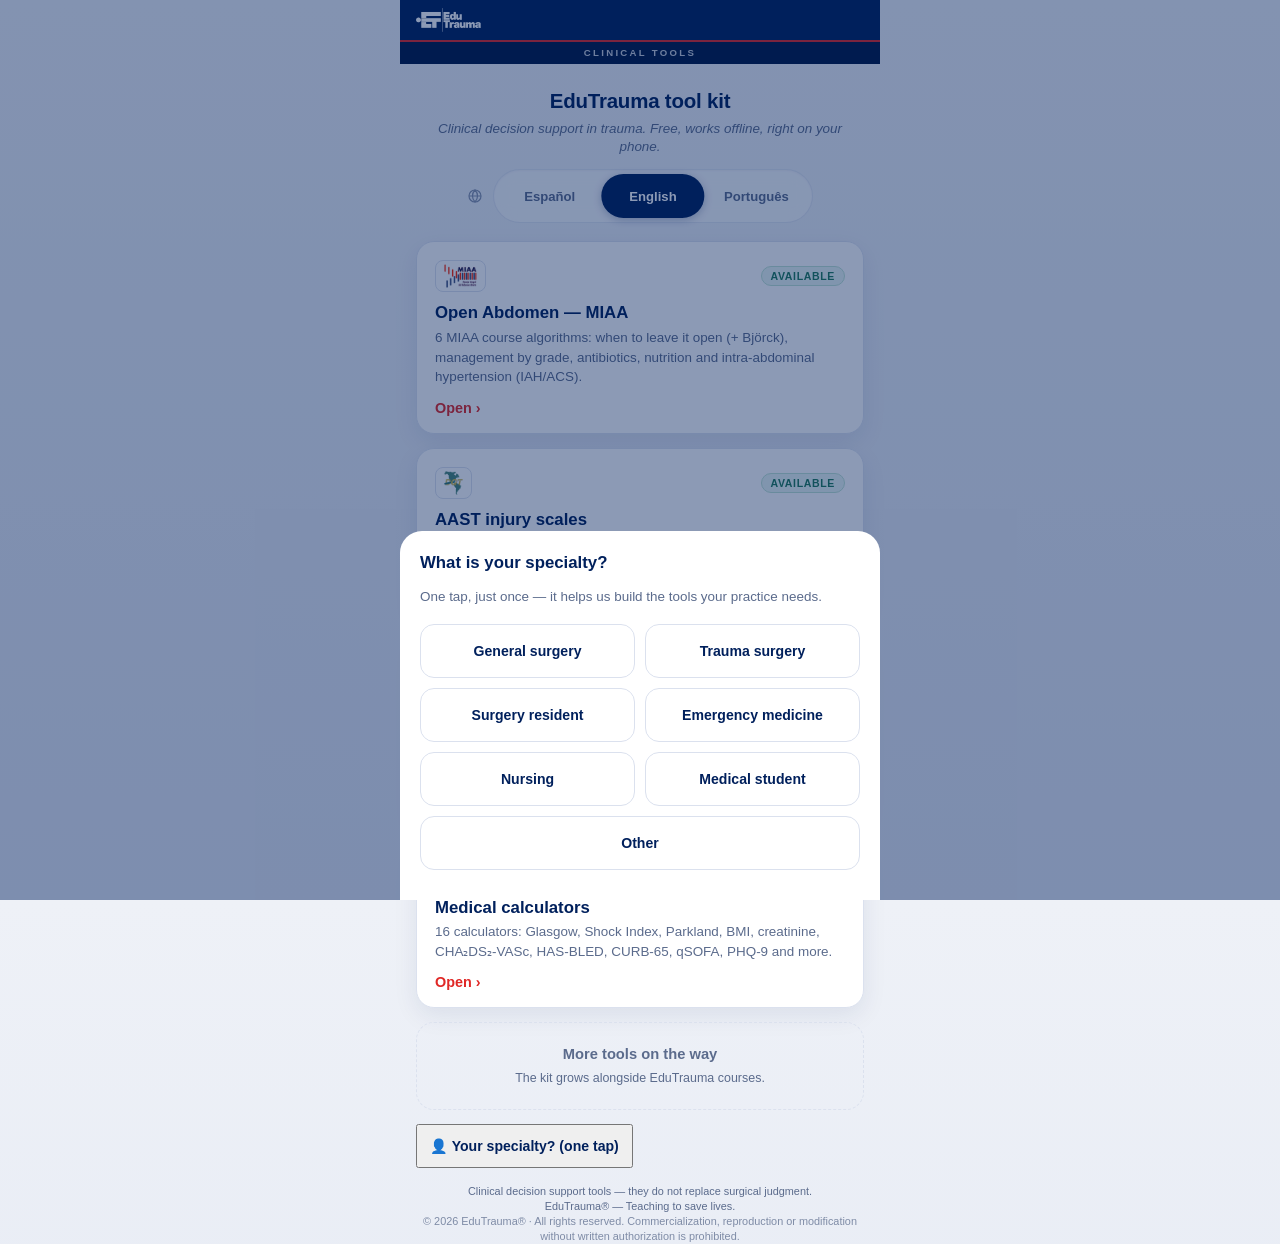
==== index.html @ 8ebe991b "MIAA: 5 algoritmos nuevos — /abdomen/ pasa a ser contenedor Convierte la tool en un contenedor con m" ====
<!DOCTYPE html>
<html lang="es">
<head>
<meta charset="UTF-8">
<meta name="viewport" content="width=device-width, initial-scale=1.0, maximum-scale=1, user-scalable=no, viewport-fit=cover">
<title>EduTrauma Tools — Herramientas Clínicas</title>
<meta name="theme-color" content="#00205C">
<meta name="description" content="Kit de herramientas clínicas EduTrauma: apoyo a la decisión en cirugía de trauma. Gratis, offline, en tres idiomas.">

<!-- PWA -->
<link rel="manifest" href="manifest.json">
<link rel="icon" href="icon-192.png">
<link rel="apple-touch-icon" href="apple-touch-icon.png">
<meta name="apple-mobile-web-app-capable" content="yes">
<meta name="mobile-web-app-capable" content="yes">
<meta name="apple-mobile-web-app-status-bar-style" content="black-translucent">
<meta name="apple-mobile-web-app-title" content="ET Tools">

<link rel="stylesheet" href="design/edutrauma-ui.css">
</head>
<body>
<div class="app">

  <div class="brand-strip">
    <img src="logo-blanco-trim.png" alt="EduTrauma" class="brand-logo">
  </div>
  <div class="brand-ribbon" id="brandRibbon">Herramientas Clínicas</div>

  <div class="install-banner" id="installBanner">
    <span id="installText"></span>
    <button id="installBtn"></button>
    <button class="close-x" onclick="dismissInstall()" aria-label="Cerrar">✕</button>
  </div>

  <header>
    <h1 id="hubTitle"></h1>
    <p id="hubSubtitle"></p>
  </header>

  <main id="main"></main>

  <footer id="hubFooter"></footer>
</div>

<script>
/* ============ Analytics (anónimo, → n8n) ============ */
const ET_EVENTS_URL = 'https://devn8n.tuescuelademarcas.cl/webhook/et-tools-event';
/* Cola offline: si no hay conexión, el evento se guarda y se reenvía después */
function etEnqueue(p){
  try{
    const q = JSON.parse(localStorage.getItem('et_queue') || '[]');
    q.push(p);
    while (q.length > 200) q.shift();
    localStorage.setItem('et_queue', JSON.stringify(q));
  }catch(e){}
}
function etPost(p){
  return fetch(ET_EVENTS_URL, {
    method: 'POST', keepalive: true,
    headers: { 'Content-Type': 'application/json' },
    body: JSON.stringify(p)
  }).then(r => { if (!r.ok) throw new Error('http'); });
}
function etFlushQueue(){
  let q = [];
  try{ q = JSON.parse(localStorage.getItem('et_queue') || '[]'); }catch(e){}
  if (!q.length) return;
  try{ localStorage.setItem('et_queue', '[]'); }catch(e){}
  q.forEach(p => etPost(p).catch(() => etEnqueue(p)));
}
window.addEventListener('online', etFlushQueue);
etFlushQueue();


function etAnonId(){
  let id = localStorage.getItem('et_anon');
  if (!id){
    id = (crypto.randomUUID ? crypto.randomUUID() : 'a-' + Date.now() + '-' + Math.random().toString(36).slice(2));
    localStorage.setItem('et_anon', id);
  }
  return id;
}

function etProfile(){
  try{ return JSON.parse(localStorage.getItem('et_profile') || '{}'); }catch(e){ return {}; }
}

function sendEvent(event, extra){
  try{
    const p = etProfile();
    const __p = {
        ts: new Date().toISOString(),
        anon_id: etAnonId(),
        event: event,
        tool: 'hub',
        lang: LANG,
        country: p.country || '',
        specialty: p.specialty || '',
        tz: (Intl.DateTimeFormat().resolvedOptions().timeZone || ''),
        ua: navigator.userAgent.slice(0, 180),
        extra: extra || {}
      };
    etPost(__p).catch(() => etEnqueue(__p));
  }catch(e){}
}

/* ============ i18n ============ */
const I18N = {
  es: {
    specOtherPh: "Escríbela aquí… (ej: Veterinaria)",
    specContinue: "Continuar ›",
    installText: "Instala el kit en tu pantalla de inicio para acceso rápido, incluso sin conexión.",
    installBtn: "Instalar",
    installIOSShort: "Guárdala en tu pantalla de inicio — funciona sin conexión.",
    iosHow: "¿Cómo?",
    iosTitle: "Instalar en tu iPhone",
    iosSteps: ["Toca el botón <b>Compartir</b> (el cuadrado con flecha ↑) en la barra de Safari", "Desliza hacia abajo y elige <b>“Agregar a pantalla de inicio”</b>", "Toca <b>Agregar</b> — quedará como una app con el logo EduTrauma"],
    iosDone: "Entendido",
    profileSkip: "Ahora no",
    profileMini: "¿Tu especialidad? (un toque)",
    htmlLang: "es",
    ribbon: "Herramientas Clínicas",
    title: "Kit de herramientas EduTrauma",
    subtitle: "Apoyo a la decisión clínica en trauma. Gratis, funciona sin conexión, directo en tu teléfono.",
    open: "Abrir ›",
    available: "Disponible",
    soonTitle: "Más herramientas en camino",
    soonDesc: "El kit crece junto a los cursos EduTrauma.",
    profileTitle: "¿Cuál es tu especialidad?",
    profileDesc: "Un toque, solo una vez — nos ayuda a crear las herramientas que tu práctica necesita.",
    specialtyPh: "Tu especialidad…",
    countryPh: "Tu país…",
    save: "Guardar",
    profileDone: "✓ Perfil guardado — ¡gracias!",
    edit: "editar",
    specialties: ["Cirugía general","Cirugía de trauma","Residente de cirugía","Medicina de urgencia","Enfermería","Estudiante de medicina","Otra"],
    sourceTitle: "¿Cómo nos conociste?",
    sourceDesc: "Un toque, solo una vez — nos ayuda a saber por dónde llegar a más colegas.",
    sources: [{id:"correo",label:"Correo EduTrauma"},{id:"instagram",label:"Instagram"},{id:"whatsapp",label:"WhatsApp"},{id:"linkedin",label:"LinkedIn"},{id:"amigo",label:"Un amigo / colega"},{id:"otro",label:"Otro"}],
    footer: 'Herramientas de apoyo a la decisión clínica — no reemplazan el juicio quirúrgico.<br>EduTrauma® — Enseñando a salvar vidas.<br><span style="opacity:0.75">© 2026 EduTrauma® · Todos los derechos reservados. Prohibida su comercialización, reproducción o modificación sin autorización escrita.</span>',
    tools: [
      { id:"abdomen", href:"abdomen/", chip:"logo-miaa.png", chipAlt:"Curso MIAA",
        title:"Abdomen Abierto — MIAA",
        desc:"6 algoritmos del curso MIAA: cuándo dejarlo abierto (+ Björck), conducta por grado, antibióticos, nutrición e hipertensión intraabdominal (HIA/SCA)." },
      { id:"aast", href:"aast/", chip:"logo-dqt.png", chipAlt:"Curso DQT",
        title:"Escalas AAST de lesiones",
        desc:"Gradación de lesiones de órganos (Moore et al.): 32 órganos con grado, ICD-9 y AIS. Referencia de bolsillo en pabellón." },
      { id:"mip", href:"mip/", chip:"logo-mip.png", chipAlt:"Curso MIP",
        title:"MIP — Manejo Integral del Politraumatizado",
        desc:"Algoritmos de decisión del abordaje primario (ABCDE): restricción del movimiento espinal, criterios NEXUS y vía aérea. Curso MIP." },
      { id:"calculadoras", href:"calculadoras/",
        title:"Calculadoras médicas",
        desc:"16 calculadoras: Glasgow, Índice de Shock, Parkland, IMC, creatinina, CHA₂DS₂-VASc, HAS-BLED, CURB-65, qSOFA, PHQ-9 y más. En español." }
    ]
  },
  en: {
    specOtherPh: "Type it here… (e.g. Veterinary)",
    specContinue: "Continue ›",
    installText: "Install the kit on your home screen for quick access, even offline.",
    installBtn: "Install",
    installIOSShort: "Save it to your home screen — works offline.",
    iosHow: "How?",
    iosTitle: "Install on your iPhone",
    iosSteps: ["Tap the <b>Share</b> button (the square with an ↑ arrow) in Safari's toolbar", "Scroll down and choose <b>“Add to Home Screen”</b>", "Tap <b>Add</b> — it will appear as an app with the EduTrauma logo"],
    iosDone: "Got it",
    profileSkip: "Not now",
    profileMini: "Your specialty? (one tap)",
    htmlLang: "en",
    ribbon: "Clinical Tools",
    title: "EduTrauma tool kit",
    subtitle: "Clinical decision support in trauma. Free, works offline, right on your phone.",
    open: "Open ›",
    available: "Available",
    soonTitle: "More tools on the way",
    soonDesc: "The kit grows alongside EduTrauma courses.",
    profileTitle: "What is your specialty?",
    profileDesc: "One tap, just once — it helps us build the tools your practice needs.",
    specialtyPh: "Your specialty…",
    countryPh: "Your country…",
    save: "Save",
    profileDone: "✓ Profile saved — thank you!",
    edit: "edit",
    specialties: ["General surgery","Trauma surgery","Surgery resident","Emergency medicine","Nursing","Medical student","Other"],
    sourceTitle: "How did you hear about us?",
    sourceDesc: "One tap, just once — it helps us know how to reach more colleagues.",
    sources: [{id:"correo",label:"EduTrauma email"},{id:"instagram",label:"Instagram"},{id:"whatsapp",label:"WhatsApp"},{id:"linkedin",label:"LinkedIn"},{id:"amigo",label:"A friend / colleague"},{id:"otro",label:"Other"}],
    footer: 'Clinical decision support tools — they do not replace surgical judgment.<br>EduTrauma® — Teaching to save lives.<br><span style="opacity:0.75">© 2026 EduTrauma® · All rights reserved. Commercialization, reproduction or modification without written authorization is prohibited.</span>',
    tools: [
      { id:"abdomen", href:"abdomen/", chip:"logo-miaa.png", chipAlt:"MIAA course",
        title:"Open Abdomen — MIAA",
        desc:"6 MIAA course algorithms: when to leave it open (+ Björck), management by grade, antibiotics, nutrition and intra-abdominal hypertension (IAH/ACS)." },
      { id:"aast", href:"aast/", chip:"logo-dqt.png", chipAlt:"DQT course",
        title:"AAST injury scales",
        desc:"Organ injury scaling (Moore et al.): 32 organs with grade, ICD-9 and AIS. Pocket reference in the OR." },
      { id:"mip", href:"mip/", chip:"logo-mip.png", chipAlt:"MIP course",
        title:"MIP — Comprehensive Polytrauma Management",
        desc:"Decision algorithms for the primary trauma survey (ABCDE): spinal motion restriction, NEXUS criteria and airway. MIP course. (In Spanish)" },
      { id:"calculadoras", href:"calculadoras/",
        title:"Medical calculators",
        desc:"16 calculators: Glasgow, Shock Index, Parkland, BMI, creatinine, CHA₂DS₂-VASc, HAS-BLED, CURB-65, qSOFA, PHQ-9 and more." }
    ]
  },
  pt: {
    specOtherPh: "Escreva aqui… (ex: Veterinária)",
    specContinue: "Continuar ›",
    installText: "Instale o kit na sua tela de início para acesso rápido, mesmo offline.",
    installBtn: "Instalar",
    installIOSShort: "Salve na sua tela de início — funciona offline.",
    iosHow: "Como?",
    iosTitle: "Instalar no seu iPhone",
    iosSteps: ["Toque no botão <b>Compartilhar</b> (o quadrado com seta ↑) na barra do Safari", "Role para baixo e escolha <b>“Adicionar à Tela de Início”</b>", "Toque em <b>Adicionar</b> — vai aparecer como um app com o logo EduTrauma"],
    iosDone: "Entendi",
    profileSkip: "Agora não",
    profileMini: "Sua especialidade? (um toque)",
    htmlLang: "pt-BR",
    ribbon: "Ferramentas Clínicas",
    title: "Kit de ferramentas EduTrauma",
    subtitle: "Apoio à decisão clínica em trauma. Grátis, funciona offline, direto no seu telefone.",
    open: "Abrir ›",
    available: "Disponível",
    soonTitle: "Mais ferramentas a caminho",
    soonDesc: "O kit cresce junto com os cursos EduTrauma.",
    profileTitle: "Qual é a sua especialidade?",
    profileDesc: "Um toque, só uma vez — nos ajuda a criar as ferramentas que a sua prática precisa.",
    specialtyPh: "Sua especialidade…",
    countryPh: "Seu país…",
    save: "Salvar",
    profileDone: "✓ Perfil salvo — obrigado!",
    edit: "editar",
    specialties: ["Cirurgia geral","Cirurgia do trauma","Residente de cirurgia","Medicina de emergência","Enfermagem","Estudante de medicina","Outra"],
    sourceTitle: "Como você nos conheceu?",
    sourceDesc: "Um toque, só uma vez — nos ajuda a saber como alcançar mais colegas.",
    sources: [{id:"correo",label:"E-mail EduTrauma"},{id:"instagram",label:"Instagram"},{id:"whatsapp",label:"WhatsApp"},{id:"linkedin",label:"LinkedIn"},{id:"amigo",label:"Um amigo / colega"},{id:"otro",label:"Outro"}],
    footer: 'Ferramentas de apoio à decisão clínica — não substituem o julgamento cirúrgico.<br>EduTrauma® — Ensinando a salvar vidas.<br><span style="opacity:0.75">© 2026 EduTrauma® · Todos os direitos reservados. Proibida a comercialização, reprodução ou modificação sem autorização por escrito.</span>',
    tools: [
      { id:"abdomen", href:"abdomen/", chip:"logo-miaa.png", chipAlt:"Curso MIAA",
        title:"Abdome Aberto — MIAA",
        desc:"6 algoritmos do curso MIAA: quando deixá-lo aberto (+ Björck), conduta por grau, antibióticos, nutrição e hipertensão intra-abdominal (HIA/SCA)." },
      { id:"aast", href:"aast/", chip:"logo-dqt.png", chipAlt:"Curso DQT",
        title:"Escalas AAST de lesões",
        desc:"Graduação de lesões de órgãos (Moore et al.): 32 órgãos com grau, ICD-9 e AIS. Referência de bolso no centro cirúrgico." },
      { id:"mip", href:"mip/", chip:"logo-mip.png", chipAlt:"Curso MIP",
        title:"MIP — Manejo Integral do Politraumatizado",
        desc:"Algoritmos de decisão da abordagem primária (ABCDE): restrição do movimento espinhal, critérios NEXUS e via aérea. Curso MIP. (Em espanhol)" },
      { id:"calculadoras", href:"calculadoras/",
        title:"Calculadoras médicas",
        desc:"16 calculadoras: Glasgow, Índice de Choque, Parkland, IMC, creatinina, CHA₂DS₂-VASc, HAS-BLED, CURB-65, qSOFA, PHQ-9 e mais." }
    ]
  }
};

const COUNTRIES = ["Chile","México","Colombia","Argentina","Perú","Ecuador","Bolivia","Uruguay","Paraguay","Venezuela","Brasil","Panamá","Costa Rica","Guatemala","República Dominicana","España","Estados Unidos","Otro / Other"];
const LANG_NAMES = { es: "Español", en: "English", pt: "Português" };
const LANGS = ['es', 'en', 'pt'];

function detectLang(){
  const saved = localStorage.getItem('lang');
  if (saved && I18N[saved]) return saved;
  const nav = (navigator.language || 'es').toLowerCase();
  if (nav.startsWith('pt')) return 'pt';
  if (nav.startsWith('en')) return 'en';
  return 'es';
}

let LANG = detectLang();
function T(){ return I18N[LANG]; }

function setLang(lang){
  const changed = lang !== LANG;
  LANG = lang;
  localStorage.setItem('lang', lang);
  const sw = document.getElementById('langSwitch');
  if (sw){
    sw.dataset.active = LANGS.indexOf(lang);
    sw.querySelectorAll('button').forEach((b, i) => {
      b.classList.toggle('active', LANGS[i] === lang);
      b.setAttribute('aria-pressed', LANGS[i] === lang);
    });
    applyStaticTexts();
    if (typeof refreshInstallBanner === 'function') refreshInstallBanner();
    document.getElementById('toolGrid').innerHTML = toolGridHTML();
    document.getElementById('profileZone').innerHTML = profileHTML();
  } else {
    render();
  }
  if (changed) sendEvent('lang_change');
}

function applyStaticTexts(){
  const t = T();
  document.documentElement.lang = t.htmlLang;
  document.getElementById('brandRibbon').textContent = t.ribbon;
  document.getElementById('hubTitle').textContent = t.title;
  document.getElementById('hubSubtitle').textContent = t.subtitle;
  document.getElementById('hubFooter').innerHTML = t.footer;
}

function toolGridHTML(){
  const t = T();
  const cards = t.tools.map(tool => `
    <a class="tool-card" href="${tool.href}" onclick="sendEvent('tool_open', {tool_id:'${tool.id}'})">
      <div class="tool-card-top">
        ${tool.chip ? `<span class="tool-chip"><img src="${tool.chip}" alt="${tool.chipAlt}"></span>` : `<span class="tool-chip" style="border:none;background:none;padding:0;font-size:1.4rem;">${tool.emoji||'🧮'}</span>`}
        <span class="tool-status">${t.available}</span>
      </div>
      <div class="tool-title">${tool.title}</div>
      <p class="tool-desc">${tool.desc}</p>
      <span class="tool-cta">${t.open}</span>
    </a>`).join('');
  return cards + `
    <div class="tool-card soon">
      <div class="tool-title">${t.soonTitle}</div>
      <p class="tool-desc">${t.soonDesc}</p>
    </div>`;
}

function profileHTML(){
  const t = T();
  const p = etProfile();
  if (p.specialty || p.country){
    return `<div class="profile-done" style="margin-top:18px;">
      <span>${t.profileDone}</span>
      <button onclick="editProfile()">${t.edit}</button>
    </div>`;
  }
  return `<button class="hub-link" style="margin-top:14px;" onclick="showProfileSheet()">👤 ${t.profileMini}</button>`;
}

function profileFieldsHTML(){
  const t = T();
  const mandatory = !etProfile().specialty;
  return `
    <h2>${t.profileTitle}</h2>
    <p style="margin:0 0 4px; font-size:0.84rem; color:var(--et-muted); line-height:1.45;">${t.profileDesc}</p>
    <div class="spec-grid">
      ${t.specialties.map(s => `<button onclick="pickSpecialtyHub(this.textContent)">${s}</button>`).join('')}
    </div>
    ${mandatory ? '' : `<button class="fb-skip" onclick="closeProfileSheet(true)">${t.profileSkip}</button>`}`;
}

function pickSpecialtyHub(s){
  const t = T();
  if (s === t.specialties[t.specialties.length - 1]){
    // "Otra" → texto libre dentro de la misma hoja
    const sheet = document.querySelector('#pfOverlay .sheet');
    sheet.innerHTML = `
      <h2>${t.profileTitle}</h2>
      <input class="spec-input" id="specOtherHub" maxlength="60" placeholder="${t.specOtherPh}"
        oninput="document.getElementById('specGoHub').disabled = !this.value.trim()">
      <button class="spec-continue" id="specGoHub" disabled
        onclick="saveSpecialtyHub(document.getElementById('specOtherHub').value.trim())">${t.specContinue}</button>`;
    setTimeout(() => document.getElementById('specOtherHub').focus(), 100);
    return;
  }
  saveSpecialtyHub(s);
}

function saveSpecialtyHub(s){
  if (!s) return;
  localStorage.setItem('et_profile', JSON.stringify({ specialty: s.slice(0, 60) }));
  sendEvent('profile_saved', { specialty: s.slice(0, 60) });
  // Encadena con "¿cómo nos conociste?" (obligatoria) si aún no la respondió
  if (!localStorage.getItem('et_source')){
    showSourceSheet();
  } else {
    closeProfileSheet(false);
  }
}

/* ===== ¿Cómo nos conociste? (origen, un toque, opcional) ===== */
function sourceFieldsHTML(){
  const t = T();
  return `
    <h2>${t.sourceTitle}</h2>
    <p style="margin:0 0 4px; font-size:0.84rem; color:var(--et-muted); line-height:1.45;">${t.sourceDesc}</p>
    <div class="spec-grid">
      ${t.sources.map(s => `<button onclick="saveSourceHub('${s.id}')">${s.label}</button>`).join('')}
    </div>`;
}
function showSourceSheet(){
  let ov = document.getElementById('pfOverlay');
  if (!ov){
    ov = document.createElement('div');
    ov.id = 'pfOverlay';
    ov.className = 'overlay';
    document.body.appendChild(ov);
  }
  ov.onclick = () => {}; // obligatoria: no se descarta tocando fuera
  ov.innerHTML = `<div class="sheet">${sourceFieldsHTML()}</div>`;
  ov.classList.add('show');
}
function saveSourceHub(id){
  try{ localStorage.setItem('et_source', id); }catch(e){}
  sendEvent('source', { source: id });
  closeSourceSheet();
}
function closeSourceSheet(){
  const ov = document.getElementById('pfOverlay');
  if (ov) ov.classList.remove('show');
  const z = document.getElementById('profileZone');
  if (z) z.innerHTML = profileHTML();
}

function editProfile(){
  // No borra el perfil: la hoja abre en modo edición (con opción de cerrar);
  // elegir un chip nuevo simplemente sobreescribe.
  showProfileSheet();
}

function showProfileSheet(){
  let ov = document.getElementById('pfOverlay');
  if (!ov){
    ov = document.createElement('div');
    ov.id = 'pfOverlay';
    ov.className = 'overlay';
    ov.onclick = (e) => { if (e.target === ov && etProfile().specialty) closeProfileSheet(true); };
    document.body.appendChild(ov);
  }
  ov.innerHTML = `<div class="sheet">${profileFieldsHTML()}</div>`;
  ov.classList.add('show');
}

function closeProfileSheet(dismissed){
  if (dismissed){ try{ localStorage.setItem('et_profile_dismissed', '1'); }catch(e){} }
  const ov = document.getElementById('pfOverlay');
  if (ov) ov.classList.remove('show');
  const z = document.getElementById('profileZone');
  if (z) z.innerHTML = profileHTML();
}

function maybeAskProfile(){
  try{
    if (!etProfile().specialty){ showProfileSheet(); return; }
    // Ya tiene especialidad pero nunca respondió cómo llegó → preguntar (obligatoria)
    if (!localStorage.getItem('et_source')){
      showSourceSheet();
    }
  }catch(e){}
}

function render(){
  applyStaticTexts();
  const langBtns = LANGS.map(l =>
    `<button class="${l === LANG ? 'active' : ''}" onclick="setLang('${l}')" aria-pressed="${l === LANG}">${LANG_NAMES[l]}</button>`
  ).join('');
  const globe = '<svg viewBox="0 0 24 24" fill="none" stroke="currentColor" stroke-width="1.8"><circle cx="12" cy="12" r="9"/><path d="M3 12h18M12 3c2.5 2.6 3.8 5.7 3.8 9s-1.3 6.4-3.8 9c-2.5-2.6-3.8-5.7-3.8-9s1.3-6.4 3.8-9z"/></svg>';
  document.getElementById('main').innerHTML = `
    <div class="lang-wrap" style="margin: 0 0 18px; padding-top: 4px;">
      ${globe}
      <div class="lang-switch" id="langSwitch" role="group" aria-label="Idioma / Language" data-active="${LANGS.indexOf(LANG)}">
        <div class="lang-thumb"></div>
        ${langBtns}
      </div>
    </div>
    <div class="tool-grid" id="toolGrid">${toolGridHTML()}</div>
    <div id="profileZone">${profileHTML()}</div>
  `;
}

render();
sendEvent('hub_view');
maybeAskProfile();

/* ============ Instalación: prompt nativo (Android) / guía visual (iOS) ============ */
let deferredPrompt = null;
const IS_IOS = /iPhone|iPad|iPod/.test(navigator.userAgent) || (/Macintosh/.test(navigator.userAgent) && 'ontouchend' in document);
const IS_STANDALONE = (window.matchMedia && window.matchMedia('(display-mode: standalone)').matches) || window.navigator.standalone === true;

function refreshInstallBanner(){
  const banner = document.getElementById('installBanner');
  if (!banner) return;
  const t = T();
  if (IS_STANDALONE || localStorage.getItem('installDismissed') === '1'){
    banner.classList.remove('show');
    return;
  }
  const btn = document.getElementById('installBtn');
  if (IS_IOS){
    document.getElementById('installText').innerHTML = t.installIOSShort;
    btn.style.display = '';
    btn.textContent = t.iosHow;
    btn.onclick = showIOSGuide;
    banner.classList.add('show');
  } else if (deferredPrompt){
    document.getElementById('installText').innerHTML = t.installText;
    btn.style.display = '';
    btn.textContent = t.installBtn;
    btn.onclick = promptInstall;
    banner.classList.add('show');
  } else {
    banner.classList.remove('show');
  }
}
window.addEventListener('beforeinstallprompt', (e) => {
  e.preventDefault();
  deferredPrompt = e;
  refreshInstallBanner();
});
window.addEventListener('appinstalled', () => {
  sendEvent('pwa_installed');
  const b = document.getElementById('installBanner');
  if (b) b.classList.remove('show');
});
function promptInstall(){
  if (!deferredPrompt) return;
  deferredPrompt.prompt();
  deferredPrompt.userChoice.finally(() => { deferredPrompt = null; refreshInstallBanner(); });
}
function dismissInstall(){
  try{ localStorage.setItem('installDismissed', '1'); }catch(e){}
  document.getElementById('installBanner').classList.remove('show');
}
function showIOSGuide(){
  const t = T();
  let ov = document.getElementById('iosOverlay');
  if (!ov){
    ov = document.createElement('div');
    ov.id = 'iosOverlay';
    ov.className = 'overlay';
    ov.onclick = (e) => { if (e.target === ov) ov.classList.remove('show'); };
    document.body.appendChild(ov);
  }
  ov.innerHTML = `<div class="sheet">
    <h2>${t.iosTitle}</h2>
    ${t.iosSteps.map((s, i) => `<div class="rule-item"><div class="rule-dot"></div><div><b>${i + 1}.</b> ${s}</div></div>`).join('')}
    <button class="close-sheet" onclick="document.getElementById('iosOverlay').classList.remove('show')">${t.iosDone}</button>
  </div>`;
  ov.classList.add('show');
  sendEvent('ios_guide_open');
}
refreshInstallBanner();

// Service worker (solo cachea el hub; /abdomen/ tiene el suyo)
if ('serviceWorker' in navigator && location.protocol.startsWith('http')) {
  const hadController = !!navigator.serviceWorker.controller;
  let refreshing = false;
  navigator.serviceWorker.addEventListener('controllerchange', () => {
    if (refreshing || !hadController) return; // recarga UNA vez cuando llega versión nueva
    refreshing = true;
    location.reload();
  });
  window.addEventListener('load', () => {
    navigator.serviceWorker.register('sw.js').then((reg) => {
      reg.update();
      setInterval(() => reg.update(), 60000); // busca actualización cada minuto mientras esté abierta
    }).catch(() => {});
  });
}
</script>
</body>
</html>
---- design/edutrauma-ui.css ----
/* ============================================================
   EduTrauma UI — Sistema de diseño para apps clínicas móviles
   v1.0 · 2026-07
   Uso: <link rel="stylesheet" href="design/edutrauma-ui.css">
   Documentación: design/DESIGN.md
   ============================================================ */

/* ---------- 1. TOKENS ---------- */
:root{
  /* Marca (del manual EduTrauma, AF_Logo Edu_Trauma.ai) */
  --et-navy: #00205C;        /* Pantone 281c — color primario */
  --et-navy-deep: #001845;   /* variante profunda (cinta de ecosistema) */
  --et-red: #E02826;         /* Pantone 485c — acento de marca */

  /* Semánticos (resultados clínicos) */
  --et-danger: #E02826;      /* dejar abierto / alerta */
  --et-danger-soft: #fdecea;
  --et-danger-line: #f0c4bd;
  --et-success: #1F7A5C;     /* cierre seguro / ok */
  --et-success-soft: #e9f6f1;
  --et-success-line: #bfe3d3;
  --et-warning-soft: #fff8ec;
  --et-warning-line: #f2dfb3;
  --et-warning-text: #7a5b13;
  --et-info: #16829e;        /* acento informativo (teal) */
  --et-info-soft: #e7f4f7;
  --et-info-line: #c9e8ee;

  /* Neutrales (grises con sesgo navy) */
  --et-bg: #eef1f7;
  --et-bg-2: #e3e8f3;
  --et-card: #ffffff;
  --et-text: #00205C;
  --et-muted: #5b6b8c;
  --et-line: #dbe1ee;
  --et-track: #dde3f0;

  /* Radios */
  --et-radius-lg: 18px;      /* tarjetas principales */
  --et-radius-md: 14px;      /* botones de respuesta */
  --et-radius-sm: 12px;      /* botones de acción */
  --et-radius-xs: 10px;      /* cajas informativas */
  --et-radius-pill: 999px;   /* badges, chips */

  /* Sombra (una sola elevación) */
  --et-shadow: 0 8px 24px rgba(0,32,92,0.08);

  /* Tipografía: system stack (rinde nativo en iOS) */
  --et-font: -apple-system, BlinkMacSystemFont, "Segoe UI", Roboto, Helvetica, Arial, sans-serif;

  /* Escala tipográfica (rem) */
  --et-fs-title: 1.28rem;    /* h1 de app */
  --et-fs-result: 1.35rem;   /* título de resultado */
  --et-fs-question: 1.18rem; /* pregunta principal */
  --et-fs-btn: 1.05rem;      /* botones SÍ/NO */
  --et-fs-body: 0.92rem;     /* texto corriente */
  --et-fs-caption: 0.78rem;  /* cajas info, trazabilidad */
  --et-fs-label: 0.72rem;    /* labels uppercase */
  --et-fs-micro: 0.68rem;    /* footer legal */
}

/* ---------- 2. BASE ---------- */
*{ box-sizing:border-box; -webkit-tap-highlight-color: transparent; }
/* Elimina el retraso de ~300ms al tocar en móvil (guía UX: tap-delay) */
button, summary, a{ touch-action: manipulation; }
html, body{ height:100%; }
body{
  margin:0;
  font-family: var(--et-font);
  background: linear-gradient(180deg, var(--et-bg) 0%, var(--et-bg-2) 100%);
  color: var(--et-text);
  display:flex;
  justify-content:center;
  min-height:100%;
}

/* Contenedor de app móvil (max 480px, safe areas iPhone) */
.app{
  width:100%;
  max-width:480px;
  min-height:100vh;
  min-height:100dvh;
  display:flex;
  flex-direction:column;
  padding: 0 16px calc(14px + env(safe-area-inset-bottom));
}

main{ flex:1; display:flex; flex-direction:column; }

/* ---------- 3. HEADER DE MARCA (doble logo) ----------
   EduTrauma a la izquierda, logo de curso/programa a la derecha. */
.brand-strip{
  margin: 0 -16px 0;
  background: var(--et-navy);
  padding: 8px 16px;
  padding-top: calc(8px + env(safe-area-inset-top));
  padding-left: calc(16px + env(safe-area-inset-left));
  padding-right: calc(16px + env(safe-area-inset-right));
  display:flex;
  align-items:center;
  justify-content:space-between;
  gap: 12px;
}
.brand-logo{ height: 24px; width: auto; display:block; }
/* Chip blanco para logos de curso a color (MIAA, etc.) */
.brand-chip{
  background:#fff;
  border-radius: 8px;
  padding: 3px 8px;
  display:flex;
  align-items:center;
  flex-shrink:0;
}
.brand-chip img{ height: 30px; width:auto; display:block; }
/* Cinta de ecosistema: "HERRAMIENTAS CLÍNICAS" — idéntica en todas las apps.
   El filete rojo superior evoca la línea divisoria del logo EduTrauma. */
.brand-ribbon{
  margin: 0 -16px 14px;
  background: var(--et-navy-deep);
  border-top: 2px solid var(--et-red);
  color: rgba(255,255,255,0.78);
  text-align:center;
  font-size: 0.6rem;
  font-weight: 700;
  letter-spacing: 0.24em;
  text-transform: uppercase;
  padding: 5px 16px 6px;
  padding-left: calc(16px + env(safe-area-inset-left));
  padding-right: calc(16px + env(safe-area-inset-right));
}

/* ---------- 4. CABECERA DE PÁGINA ---------- */
header{ text-align:center; padding: 10px 4px 8px; }
header h1{
  font-size: var(--et-fs-title);
  line-height:1.25;
  margin: 0 0 6px;
  font-weight: 800;
  color: var(--et-navy);
  letter-spacing:-0.01em;
  text-wrap: balance;
}
header p{
  margin:0;
  font-size:0.84rem;
  color: var(--et-muted);
  font-style: italic;
  line-height:1.4;
}

/* Botón de texto estilo iOS (acciones informativas) */
.rule-link{
  display:inline-flex;
  align-items:center;
  gap:6px;
  margin-top:10px;
  padding:7px 14px;
  background:none;
  border:none;
  border-radius: var(--et-radius-pill);
  color: var(--et-info);
  font-family:inherit;
  font-size:0.84rem;
  font-weight:600;
  letter-spacing:0.01em;
  cursor:pointer;
  -webkit-user-select:none;
  user-select:none;
  transition: opacity .15s ease, background .15s ease;
}
.rule-link:active{ opacity:0.55; background: rgba(22,130,158,0.08); }
.rule-link svg{ width:17px; height:17px; flex-shrink:0; }

/* ---------- 4b. PANTALLA DE INICIO Y MODO FLUJO ----------
   Inicio: reglas visibles + botón grande "Comenzar".
   En flujo (.app.in-flow): se oculta la cabecera para que la
   pregunta y los botones quepan SIN scroll. */
.app.in-flow header{ display:none; }

/* Curva de resorte de la casa (rebote sutil, estilo TEM/Apple) */
:root{ --et-spring: cubic-bezier(0.34, 1.6, 0.55, 1); }

/* Selector de idioma — barra segmentada semi-translúcida con thumb
   deslizante (rebote de resorte). Al pie de la pantalla de inicio. */
.lang-wrap{
  display:flex;
  align-items:center;
  justify-content:center;
  gap: 10px;
  margin-top: auto;      /* se apoya al fondo del main, sobre el footer */
  padding-top: 24px;
}
.lang-wrap > svg{
  width:16px; height:16px;
  color: var(--et-muted);
  opacity:0.7;
  flex-shrink:0;
}
.lang-switch{
  position:relative;
  display:grid;
  grid-template-columns: repeat(3, 1fr);
  width: min(320px, 100%);
  padding: 4px;
  border-radius: var(--et-radius-pill);
  background: rgba(255,255,255,0.55);
  -webkit-backdrop-filter: blur(10px);
  backdrop-filter: blur(10px);
  border: 1px solid rgba(219,225,238,0.9);
  box-shadow: inset 0 1px 2px rgba(0,32,92,0.04);
}
.lang-thumb{
  position:absolute;
  top:4px; bottom:4px; left:4px;
  width: calc((100% - 8px) / 3);
  border-radius: var(--et-radius-pill);
  background: var(--et-navy);
  box-shadow: 0 2px 8px rgba(0,32,92,0.28);
  transition: transform .42s var(--et-spring);
}
.lang-switch[data-active="1"] .lang-thumb{ transform: translateX(100%); }
.lang-switch[data-active="2"] .lang-thumb{ transform: translateX(200%); }
.lang-switch button{
  position:relative;
  z-index:1;
  border:none;
  background:none;
  padding: 12px 6px;
  min-height: 44px;
  border-radius: var(--et-radius-pill);
  font-family:inherit;
  font-size: 0.82rem;
  font-weight: 600;
  color: var(--et-muted);
  cursor:pointer;
  transition: color .25s ease;
}
.lang-switch button.active{
  color:#fff;
  font-weight:700;
}

.start-rules{
  background: var(--et-card);
  border: 1px solid var(--et-line);
  border-radius: var(--et-radius-lg);
  box-shadow: var(--et-shadow);
  padding: 18px 18px 10px;
  text-align:left;
  margin-top: 6px;
}
.start-rules h2{
  margin:0 0 12px;
  font-size:0.76rem;
  letter-spacing:0.08em;
  text-transform:uppercase;
  color: var(--et-muted);
  font-weight:700;
  text-align:center;
}
.start-btn{
  margin-top: 18px;
  width:100%;
  background: var(--et-navy);
  color:#fff;
  border:none;
  padding: 19px;
  border-radius: var(--et-radius-md);
  font-family:inherit;
  font-size: 1.12rem;
  font-weight: 800;
  letter-spacing: 0.01em;
  cursor:pointer;
  transition: transform .08s ease;
}
.start-btn:active{ transform: scale(0.98); }

/* Trazabilidad plegable en el resultado.
   El summary DEBE verse como botón (affordance): fondo blanco, borde,
   target >=44px, feedback al presionar. */
.trigger-details{
  margin-top: 16px;
  max-width: 360px;
  width:100%;
}
.trigger-details summary{
  list-style:none;
  cursor:pointer;
  display:flex;
  align-items:center;
  justify-content:center;
  gap:8px;
  min-height: 44px;
  width:100%;
  background: #fff;
  border: 1.5px solid var(--et-line);
  border-radius: var(--et-radius-sm);
  font-size: 0.88rem;
  font-weight: 700;
  color: var(--et-navy);
  padding: 11px 18px;
  -webkit-user-select:none;
  user-select:none;
  transition: transform .08s ease, background .15s ease;
}
.trigger-details summary:active{ transform: scale(0.98); background: #f2f5fb; }
.trigger-details summary::-webkit-details-marker{ display:none; }
.trigger-details summary::after{
  content:"›";
  transform: rotate(90deg);
  transition: transform .15s ease;
  font-size:1.1rem;
  line-height:1;
}
.trigger-details[open] summary::after{ transform: rotate(-90deg); }
.trigger-details .label-open{ display:none; }
.trigger-details[open] .label-open{ display:inline; }
.trigger-details[open] .label-closed{ display:none; }
.trigger-details .trigger-box{ margin-top: 8px; }

/* ---------- 5. PROGRESO ---------- */
.progress-wrap{ margin: 4px 0 18px; }
.progress-track{
  height:6px; background: var(--et-track);
  border-radius:6px; overflow:hidden;
}
.progress-fill{
  height:100%;
  background: linear-gradient(90deg, var(--et-navy), var(--et-red));
  border-radius:6px;
  transition: width .35s ease;
}
.progress-label{
  display:flex; justify-content:space-between; align-items:center;
  font-size: var(--et-fs-label); color: var(--et-muted);
  margin-top:6px; font-weight:600;
  text-transform:uppercase; letter-spacing:0.04em;
}

/* ---------- 6. BADGES DE CATEGORÍA ---------- */
.category-badge{
  display:inline-flex; align-items:center; gap:8px;
  background: var(--et-info-soft); color: var(--et-info);
  border: 1px solid var(--et-info-line);
  padding: 6px 12px 6px 8px;
  border-radius: var(--et-radius-pill);
  font-size: 0.76rem;
  font-weight:700;
  margin-bottom: 14px;
  letter-spacing:0.02em;
}
.category-badge.bjorck{
  background: var(--et-danger-soft); color: var(--et-danger);
  border-color: var(--et-danger-line);
}
.category-badge svg{ width:18px; height:18px; flex-shrink:0; }

/* ---------- 7. TARJETA DE PREGUNTA ---------- */
.card{
  background: var(--et-card);
  border-radius: var(--et-radius-lg);
  padding: 22px 20px;
  box-shadow: var(--et-shadow);
  border: 1px solid var(--et-line);
  flex:1;
  display:flex;
  flex-direction:column;
}
.question-text{
  font-size: var(--et-fs-question);
  font-weight: 700;
  line-height: 1.4;
  color: var(--et-navy);
  margin: 4px 0 auto;
}

/* Botonera dicotómica SÍ/NO (targets grandes, uso con guantes) */
.answers{
  display:grid;
  grid-template-columns: 1fr 1fr;
  gap: 12px;
  margin-top: 22px;
}
.answer-btn{
  padding: 18px 10px;
  border-radius: var(--et-radius-md);
  border: 2px solid var(--et-navy);
  background: #fff;
  color: var(--et-navy);
  font-family:inherit;
  font-size: var(--et-fs-btn);
  font-weight: 800;
  letter-spacing: 0.02em;
  cursor:pointer;
  transition: transform .08s ease, background .15s ease, color .15s ease;
}
.answer-btn:active{ transform: scale(0.97); background: var(--et-navy); color:#fff; }

/* ---------- 8. NAVEGACIÓN SECUNDARIA ---------- */
.back-row{
  display:flex; justify-content:flex-start;
  margin-bottom: 10px; min-height: 30px;
}
.back-btn{
  background:none; border:none; color: var(--et-muted);
  font-family:inherit;
  font-size:0.82rem; font-weight:600; cursor:pointer;
  display:flex; align-items:center; gap:4px; padding:4px 2px;
}

/* ---------- 9. TARJETAS DE RESULTADO ---------- */
.result-card{
  border-radius: var(--et-radius-lg);
  padding: 26px 22px 22px;
  text-align:center;
  border: 2px solid;
  flex:1;
  display:flex;
  flex-direction:column;
  align-items:center;
  justify-content:center;
}
.result-card.open{ background: var(--et-danger-soft); border-color: var(--et-danger-line); }
.result-card.closed{ background: var(--et-success-soft); border-color: var(--et-success-line); }
.result-card.bjorck{ background: #fff; border-color: var(--et-navy); }

.result-icon{ width:56px; height:56px; margin-bottom: 14px; }
.result-eyebrow{
  font-size:0.74rem; font-weight:700;
  letter-spacing:0.08em; text-transform:uppercase;
  margin-bottom: 8px;
}
.result-card.open .result-eyebrow{ color: var(--et-danger); }
.result-card.closed .result-eyebrow{ color: var(--et-success); }
.result-card.bjorck .result-eyebrow{ color: var(--et-navy); }

.result-title{
  font-size: var(--et-fs-result); font-weight:800;
  line-height:1.3; margin: 0 0 10px;
  text-wrap: balance;
}
.result-card.open .result-title{ color: var(--et-danger); }
.result-card.closed .result-title{ color: var(--et-success); }
.result-card.bjorck .result-title{ color: var(--et-navy); }

.grade-pill{
  display:inline-block;
  background: var(--et-navy);
  color:#fff;
  font-weight:800;
  font-size: 0.92rem;
  padding: 6px 16px;
  border-radius: var(--et-radius-pill);
  margin-bottom: 12px;
  letter-spacing: 0.02em;
}

.result-detail{
  font-size: var(--et-fs-body); color: var(--et-text);
  opacity:0.85; line-height:1.5; max-width: 340px;
}

/* Caja de trazabilidad (qué determinó el resultado) */
.trigger-box{
  margin-top:18px;
  background: rgba(255,255,255,0.7);
  border-radius: var(--et-radius-xs);
  padding: 10px 14px;
  font-size: var(--et-fs-caption);
  color: var(--et-muted);
  line-height:1.4;
  max-width: 360px;
}
.trigger-box b{ color: var(--et-text); }

/* Caja de precaución clínica */
.caution-box{
  margin-top: 12px;
  background: var(--et-warning-soft);
  border: 1px solid var(--et-warning-line);
  border-radius: var(--et-radius-xs);
  padding: 10px 14px;
  font-size: 0.75rem;
  color: var(--et-warning-text);
  line-height: 1.45;
  max-width: 360px;
}

/* ---------- 10. BOTONES DE ACCIÓN ---------- */
.restart-btn{
  margin-top: 20px;
  background: var(--et-navy);
  color: #fff;
  border:none;
  padding: 14px 26px;
  border-radius: var(--et-radius-sm);
  font-family:inherit;
  font-size: 0.95rem;
  font-weight: 700;
  cursor:pointer;
}
.secondary-btn{
  margin-top: 12px;
  background: #fff;
  color: var(--et-navy);
  border: 2px solid var(--et-navy);
  padding: 13px 26px;
  border-radius: var(--et-radius-sm);
  font-family:inherit;
  font-size: 0.92rem;
  font-weight: 700;
  cursor:pointer;
}

/* ---------- 11. HOJA DESLIZANTE (bottom sheet) ---------- */
.overlay{
  position:fixed; inset:0;
  background: rgba(0,32,92,0.45);
  display:none; align-items:flex-end; justify-content:center;
  z-index:20;
}
.overlay.show{ display:flex; }
.sheet{
  background:#fff; width:100%; max-width:480px;
  border-radius: 22px 22px 0 0;
  padding: 22px 20px 30px;
  padding-bottom: calc(30px + env(safe-area-inset-bottom));
  animation: et-slideup .25s ease;
  max-height: 80vh;
  overflow-y: auto;
}
@keyframes et-slideup{
  from{ transform: translateY(30px); opacity:0; }
  to{ transform:none; opacity:1; }
}
@media (prefers-reduced-motion: reduce){
  .sheet{ animation:none; }
  .progress-fill{ transition:none; }
}
.sheet h2{ margin:0 0 14px; font-size:1.05rem; color: var(--et-navy); }
.rule-item{ display:flex; gap:10px; margin-bottom:12px; font-size:0.88rem; line-height:1.45; }
.rule-dot{ width:8px; height:8px; border-radius:50%; background: var(--et-info); margin-top:7px; flex-shrink:0; }
.rule-item b{ color: var(--et-navy); }
.close-sheet{
  width:100%; margin-top:8px; padding:13px;
  border-radius: var(--et-radius-sm);
  border:1.5px solid var(--et-line);
  background:#f7f9fc; color: var(--et-navy);
  font-family:inherit;
  font-weight:700; font-size:0.9rem; cursor:pointer;
}

/* ---------- 12. BANNER DE INSTALACIÓN PWA ---------- */
.install-banner{
  display:none;
  align-items:center;
  gap: 10px;
  background: #fff;
  border: 1.5px solid var(--et-line);
  border-radius: var(--et-radius-md);
  padding: 10px 12px;
  margin-bottom: 14px;
  font-size: var(--et-fs-caption);
  color: var(--et-muted);
}
.install-banner.show{ display:flex; }
.install-banner button{
  margin-left:auto;
  background: var(--et-navy);
  color:#fff;
  border:none;
  padding: 8px 14px;
  border-radius: var(--et-radius-xs);
  font-family:inherit;
  font-size: 0.76rem;
  font-weight:700;
  cursor:pointer;
  flex-shrink:0;
}
.install-banner .close-x{
  background:none; color: var(--et-muted);
  padding:8px 4px; margin-left:0;
  font-size:1rem; line-height:1;
}

/* ---------- 13. FOOTER LEGAL ---------- */
footer{
  text-align:center; font-size: var(--et-fs-micro);
  color: var(--et-muted);
  padding-top: 16px; line-height:1.4;
}

/* ---------- 14. MICROINTERACCIONES — rebote de resorte (estilo TEM) ----------
   Presión: encoge rápido. Soltar: vuelve con un pequeño overshoot (rebote).
   La curva --et-spring genera el rebote sin JavaScript. */
.start-btn, .answer-btn, .restart-btn, .secondary-btn, .trigger-details summary, .close-sheet{
  transition: transform .38s var(--et-spring), background .15s ease, color .15s ease, opacity .15s ease;
  will-change: transform;
}
.start-btn:active, .answer-btn:active, .restart-btn:active, .secondary-btn:active,
.trigger-details summary:active, .close-sheet:active{
  transform: scale(0.94);
  transition-duration: .08s;
}

@media (prefers-reduced-motion: reduce){
  .lang-thumb,
  .start-btn, .answer-btn, .restart-btn, .secondary-btn,
  .trigger-details summary, .close-sheet{
    transition: none;
  }
}

/* ---------- 15. COREOGRAFÍA DE ENTRADA (lenguaje TEM Motions) ----------
   Cada pantalla "llega" en secuencia: tarjeta hace pop con resorte,
   los ítems entran en cascada, las acciones suben al final.
   Nota: los botones con press-scale se animan vía WRAPPER (.anim-pop)
   para que la animación no bloquee el transform del :active. */
@keyframes et-pop-in{
  from{ opacity:0; transform: scale(0.92) translateY(16px); }
  to{   opacity:1; transform: none; }
}
@keyframes et-rise-in{
  from{ opacity:0; transform: translateY(12px); }
  to{   opacity:1; transform: none; }
}
@keyframes et-slide-in{
  from{ opacity:0; transform: translateX(-12px); }
  to{   opacity:1; transform: none; }
}

/* Pregunta */
.category-badge{ animation: et-rise-in .4s ease both; }
.card{ animation: et-pop-in .55s var(--et-spring) both .06s; }
.card .answers{ animation: et-rise-in .45s ease both .22s; }

/* Inicio */
.start-rules{ animation: et-pop-in .55s var(--et-spring) both; }
.start-rules .rule-item{ animation: et-slide-in .4s ease both; }
.start-rules .rule-item:nth-child(2){ animation-delay: .16s; }
.start-rules .rule-item:nth-child(3){ animation-delay: .26s; }
.start-rules .rule-item:nth-child(4){ animation-delay: .36s; }
.lang-wrap{ animation: et-rise-in .5s ease both .5s; }

/* Resultado */
.result-card{ animation: et-pop-in .55s var(--et-spring) both; }
.result-icon{ animation: et-pop-in .5s var(--et-spring) both .12s; }
.grade-pill{ animation: et-pop-in .5s var(--et-spring) both .12s; }
.trigger-details, .caution-box{ animation: et-rise-in .45s ease both .3s; }

/* Wrapper para animar botones sin pisar su press-scale */
.anim-pop{ animation: et-rise-in .45s ease both .34s; }
.anim-pop + .anim-pop{ animation-delay: .44s; }

@media (prefers-reduced-motion: reduce){
  .category-badge, .card, .card .answers,
  .start-rules, .start-rules .rule-item, .lang-wrap,
  .result-card, .result-icon, .grade-pill,
  .trigger-details, .caution-box, .anim-pop{
    animation: none;
  }
}
.anim-pop > button{ width:100%; }

/* ---------- 16. HUB: TARJETAS DE HERRAMIENTAS ---------- */
.tool-grid{ display:flex; flex-direction:column; gap:14px; }
.tool-card{
  display:block;
  text-decoration:none;
  color:inherit;
  background: var(--et-card);
  border: 1px solid var(--et-line);
  border-radius: var(--et-radius-lg);
  box-shadow: var(--et-shadow);
  padding: 18px 18px 16px;
  transition: transform .38s var(--et-spring), box-shadow .2s ease;
  animation: et-pop-in .55s var(--et-spring) both;
}
.tool-card:active{ transform: scale(0.97); transition-duration: .08s; }
.tool-card:nth-child(2){ animation-delay: .12s; }
.tool-card:nth-child(3){ animation-delay: .22s; }
.tool-card-top{
  display:flex; align-items:center; justify-content:space-between;
  gap:10px; margin-bottom: 10px;
}
.tool-chip{
  background:#fff;
  border: 1px solid var(--et-line);
  border-radius: 8px;
  padding: 3px 8px;
  display:inline-flex; align-items:center;
}
.tool-chip img{ height: 24px; width:auto; display:block; }
.tool-status{
  font-size: 0.66rem; font-weight:700;
  letter-spacing: 0.06em; text-transform: uppercase;
  color: var(--et-success);
  background: var(--et-success-soft);
  border: 1px solid var(--et-success-line);
  padding: 3px 9px;
  border-radius: var(--et-radius-pill);
}
.tool-title{
  font-size: 1.05rem; font-weight: 800;
  color: var(--et-navy); line-height: 1.3;
  margin: 0 0 4px;
}
.tool-desc{
  font-size: 0.84rem; color: var(--et-muted);
  line-height: 1.45; margin: 0 0 12px;
}
.tool-cta{
  display:inline-flex; align-items:center; gap:4px;
  font-size: 0.9rem; font-weight: 700;
  color: var(--et-red);
}
/* Tarjeta fantasma: herramientas por venir */
.tool-card.soon{
  background: transparent;
  border: 1.5px dashed var(--et-line);
  box-shadow:none;
  text-align:center;
  padding: 22px 18px;
}
.tool-card.soon .tool-title{ color: var(--et-muted); font-size: 0.92rem; }
.tool-card.soon .tool-desc{ margin:0; font-size:0.78rem; }

/* Perfil opcional (hub) */
.profile-card{
  background: var(--et-card);
  border: 1px solid var(--et-line);
  border-radius: var(--et-radius-lg);
  padding: 16px 18px;
  margin-top: 18px;
  animation: et-rise-in .5s ease both .3s;
}
.profile-card h3{
  margin:0 0 4px; font-size:0.9rem; font-weight:800; color: var(--et-navy);
}
.profile-card p{ margin:0 0 12px; font-size:0.78rem; color: var(--et-muted); line-height:1.4; }
.profile-fields{ display:flex; flex-direction:column; gap:10px; }
.profile-fields select{
  width:100%;
  min-height:48px;
  padding: 12px 14px;
  border-radius: var(--et-radius-sm);
  border: 1.5px solid var(--et-line);
  background:#fff;
  font-family:inherit;
  font-size: 0.9rem;
  font-weight:600;
  color: var(--et-navy);
  -webkit-appearance:none;
  appearance:none;
}
.profile-save{
  margin-top:12px;
  width:100%;
  background: var(--et-navy); color:#fff;
  border:none; padding: 13px;
  border-radius: var(--et-radius-sm);
  font-family:inherit; font-size:0.9rem; font-weight:700;
  cursor:pointer;
  transition: transform .38s var(--et-spring);
}
.profile-save:active{ transform: scale(0.96); transition-duration:.08s; }
.profile-done{
  display:flex; align-items:center; justify-content:center; gap:8px;
  font-size: 0.82rem; font-weight:600; color: var(--et-success);
}
.profile-done button{
  background:none; border:none; color: var(--et-muted);
  font-family:inherit; font-size:0.78rem; font-weight:600;
  text-decoration:underline; cursor:pointer; padding:6px;
}

/* ---------- 17. FEEDBACK IN-APP ---------- */
.fb-options{
  display:grid; grid-template-columns: 1fr 1fr; gap:10px;
  margin: 14px 0;
}
.fb-options button{
  padding: 16px 10px;
  border-radius: var(--et-radius-md);
  border: 2px solid var(--et-line);
  background: #fff;
  font-family:inherit;
  font-size: 1rem;
  font-weight: 700;
  color: var(--et-navy);
  cursor:pointer;
  transition: transform .38s var(--et-spring), border-color .15s ease, background .15s ease;
}
.fb-options button:active{ transform: scale(0.94); transition-duration:.08s; }
.fb-options button.picked{
  border-color: var(--et-navy);
  background: var(--et-info-soft);
}
.fb-comment{
  width:100%;
  min-height: 84px;
  padding: 12px 14px;
  border-radius: var(--et-radius-sm);
  border: 1.5px solid var(--et-line);
  font-family:inherit;
  font-size: 0.9rem;
  color: var(--et-text);
  resize: vertical;
  background:#fff;
}
.fb-comment:focus{ outline:none; border-color: var(--et-navy); }
.fb-send{
  width:100%; margin-top:12px;
  background: var(--et-navy); color:#fff;
  border:none; padding: 14px;
  border-radius: var(--et-radius-sm);
  font-family:inherit; font-size:0.95rem; font-weight:700;
  cursor:pointer;
  transition: transform .38s var(--et-spring), opacity .15s ease;
}
.fb-send:active{ transform: scale(0.96); transition-duration:.08s; }
.fb-send:disabled{ opacity:0.45; }
.fb-skip{
  width:100%; margin-top:6px;
  background:none; border:none;
  color: var(--et-muted);
  font-family:inherit; font-size:0.84rem; font-weight:600;
  padding: 10px; cursor:pointer;
}
.fb-thanks{
  text-align:center;
  font-size: 0.95rem; font-weight:700;
  color: var(--et-success);
  padding: 18px 10px;
}

/* Link de regreso al hub (en herramientas) */
.hub-link{
  display:block;
  text-align:center;
  margin-top: auto;
  padding: 12px;
  font-size: 0.88rem;
  font-weight: 700;
  color: var(--et-navy);
  text-decoration: none;
}
.hub-link:active{ opacity: 0.6; }

/* Selector de especialidad (gate de un tap antes de la 1ª evaluación) */
.spec-grid{
  display:grid;
  grid-template-columns: 1fr 1fr;
  gap: 10px;
  margin-top: 18px;
}
.spec-grid button{
  min-height: 54px;
  padding: 12px 10px;
  border-radius: var(--et-radius-md);
  border: 1.5px solid var(--et-line);
  background: #fff;
  font-family: inherit;
  font-size: 0.88rem;
  font-weight: 700;
  color: var(--et-navy);
  cursor: pointer;
  transition: transform .38s var(--et-spring), background .15s ease, border-color .15s ease;
}
.spec-grid button:active{
  transform: scale(0.95);
  transition-duration: .08s;
  background: var(--et-info-soft);
  border-color: var(--et-navy);
}
.spec-grid button:last-child:nth-child(odd){ grid-column: 1 / -1; }
.spec-sub{
  margin: 6px 0 0;
  font-size: 0.8rem;
  color: var(--et-muted);
  line-height: 1.4;
}

/* Input de especialidad "Otra" */
.spec-input{
  width: 100%;
  min-height: 52px;
  margin-top: 16px;
  padding: 14px 16px;
  border-radius: var(--et-radius-md);
  border: 1.5px solid var(--et-line);
  background: #fff;
  font-family: inherit;
  font-size: 1rem;
  font-weight: 600;
  color: var(--et-navy);
}
.spec-input:focus{ outline: none; border-color: var(--et-navy); }
.spec-continue{
  width: 100%;
  margin-top: 12px;
  background: var(--et-navy);
  color: #fff;
  border: none;
  padding: 15px;
  border-radius: var(--et-radius-md);
  font-family: inherit;
  font-size: 1rem;
  font-weight: 800;
  cursor: pointer;
  transition: transform .38s var(--et-spring), opacity .15s ease;
}
.spec-continue:active{ transform: scale(0.96); transition-duration: .08s; }
.spec-continue:disabled{ opacity: 0.4; }

/* ---------- 18. AAST — buscador, regiones, órganos, opciones ---------- */
.aast-search{
  width:100%;
  min-height:48px;
  padding: 13px 16px;
  margin: 4px 0 16px;
  border-radius: var(--et-radius-md);
  border: 1.5px solid var(--et-line);
  background:#fff;
  font-family:inherit;
  font-size: 0.95rem;
  color: var(--et-text);
}
.aast-search:focus{ outline:none; border-color: var(--et-navy); }
.region-block{ margin-bottom: 18px; animation: et-rise-in .4s ease both; }
.region-title{
  font-size: 0.68rem; text-transform:uppercase; letter-spacing:0.12em;
  color: var(--et-info); font-weight:800; margin: 0 0 8px 2px;
}
.organ-grid{ display:grid; grid-template-columns: 1fr 1fr; gap: 10px; }
.organ-btn{
  background: var(--et-card);
  border: 1.5px solid var(--et-line);
  border-radius: var(--et-radius-md);
  color: var(--et-navy);
  padding: 15px 12px;
  font-family:inherit;
  font-size: 0.9rem;
  font-weight: 700;
  text-align:left;
  cursor:pointer;
  line-height:1.3;
  transition: transform .3s var(--et-spring), border-color .15s ease, background .15s ease;
}
.organ-btn:active{ transform: scale(0.96); background: var(--et-info-soft); border-color: var(--et-navy); }

/* Opciones (descripciones de lesión) */
.opt-list{ display:flex; flex-direction:column; gap: 10px; margin-top: 4px; }
.opt{
  display:flex; align-items:flex-start; gap: 12px;
  width:100%; text-align:left;
  background: var(--et-card);
  border: 1.5px solid var(--et-line);
  border-radius: var(--et-radius-md);
  color: var(--et-text);
  padding: 14px 14px;
  font-family:inherit;
  font-size: 0.9rem;
  font-weight: 500;
  line-height: 1.4;
  cursor:pointer;
  transition: transform .3s var(--et-spring), border-color .15s ease, background .15s ease;
}
.opt:active{ transform: scale(0.98); background: var(--et-info-soft); }
.opt .opt-grade{
  flex-shrink:0;
  width: 30px; height: 30px;
  border-radius: 9px;
  background: var(--et-navy);
  color:#fff;
  font-weight: 800;
  font-size: 0.82rem;
  display:flex; align-items:center; justify-content:center;
}
.opt .opt-warn{ color: var(--et-warning-text); font-size:0.78rem; margin-top:4px; }

/* Toggle de ajuste (lesiones múltiples / bilateral / vaso) */
.adjust-box{ margin-top: 4px; display:flex; flex-direction:column; gap:10px; }
.adjust-toggle{
  display:flex; align-items:center; justify-content:space-between; gap:14px;
  background: var(--et-card);
  border: 1.5px solid var(--et-line);
  border-radius: var(--et-radius-md);
  padding: 14px 16px;
  cursor:pointer;
  transition: border-color .15s ease, background .15s ease;
}
.adjust-toggle.on{ border-color: var(--et-navy); background: var(--et-info-soft); }
.adjust-toggle .at-label{ font-size:0.88rem; font-weight:700; color: var(--et-navy); line-height:1.35; }
.adjust-toggle .at-sub{ font-size:0.76rem; font-weight:500; color: var(--et-muted); margin-top:3px; }
.at-switch{
  flex-shrink:0; width: 46px; height: 28px; border-radius: 999px;
  background: var(--et-line); position:relative; transition: background .2s ease;
}
.adjust-toggle.on .at-switch{ background: var(--et-navy); }
.at-switch::after{
  content:''; position:absolute; top:3px; left:3px;
  width: 22px; height: 22px; border-radius:50%; background:#fff;
  transition: transform .22s var(--et-spring);
  box-shadow: 0 1px 3px rgba(0,0,0,0.25);
}
.adjust-toggle.on .at-switch::after{ transform: translateX(18px); }

/* Resultado AAST: píldora de grado grande con color por severidad */
.grade-hero{
  width: 96px; height: 96px; border-radius: 24px;
  display:flex; align-items:center; justify-content:center;
  font-size: 2.6rem; font-weight: 900; color:#fff;
  margin-bottom: 6px;
  box-shadow: 0 8px 24px rgba(0,32,92,0.18);
}
.grade-g1{ background:#1F7A5C; } .grade-g2{ background:#5a9e2f; }
.grade-g3{ background:#c99a12; } .grade-g4{ background:#d1691f; }
.grade-g5{ background:#c0392b; } .grade-g6{ background:#7d241a; }
.grade-roman{ font-size:0.8rem; font-weight:700; letter-spacing:0.1em; text-transform:uppercase; color:var(--et-muted); margin-bottom:14px; }
.code-row{ display:flex; gap:10px; margin-top:14px; }
.code-chip{
  background: var(--et-bg); border:1px solid var(--et-line);
  border-radius: var(--et-radius-sm); padding: 8px 14px;
  font-size:0.82rem; color: var(--et-text);
}
.code-chip b{ display:block; font-size:0.66rem; text-transform:uppercase; letter-spacing:0.06em; color:var(--et-muted); font-weight:700; margin-bottom:2px; }

/* ---------- 19. CALCULADORAS ---------- */
.calc-field{ display:flex; flex-direction:column; gap:7px; margin-bottom:16px; }
.calc-field > label{ font-size:0.92rem; font-weight:700; color:var(--et-navy); line-height:1.35; }
.calc-field .row{ display:flex; gap:8px; align-items:stretch; }
.calc-field input[type=number]{
  flex:1; min-width:0; min-height:54px; padding:12px 15px;
  border-radius:var(--et-radius-md); border:1.5px solid var(--et-line);
  background:#fff; font-family:inherit; font-size:1.1rem; font-weight:700; color:var(--et-navy);
}
.calc-field input[type=number]:focus{ outline:none; border-color:var(--et-navy); }
.calc-field .unit{
  display:flex; align-items:center; padding:0 15px; border-radius:var(--et-radius-md);
  background:var(--et-bg); border:1.5px solid var(--et-line); font-weight:700; color:var(--et-muted);
  font-size:0.9rem; white-space:nowrap; flex-shrink:0;
}
.seg{ display:flex; gap:6px; }
.seg button{
  flex:1; min-height:50px; border:1.5px solid var(--et-line); background:#fff;
  border-radius:var(--et-radius-md); font-family:inherit; font-size:0.9rem; font-weight:700;
  color:var(--et-navy); cursor:pointer; padding:8px 6px; line-height:1.2;
  transition:transform .3s var(--et-spring), background .15s ease, border-color .15s ease;
}
.seg button.on{ background:var(--et-navy); color:#fff; border-color:var(--et-navy); }
.seg button:active{ transform:scale(0.95); }
.seg.four button{ font-size:0.98rem; min-height:46px; }
.phq-legend{ font-size:0.74rem; color:var(--et-muted); line-height:1.5; margin:0 0 16px; padding:10px 14px; background:var(--et-bg); border-radius:var(--et-radius-sm); border:1px solid var(--et-line); }
.calc-btn{
  width:100%; margin-top:8px; background:var(--et-navy); color:#fff; border:none;
  padding:17px; border-radius:var(--et-radius-md); font-family:inherit; font-size:1.05rem;
  font-weight:800; cursor:pointer; transition:transform .38s var(--et-spring), opacity .15s ease;
}
.calc-btn:active{ transform:scale(0.97); transition-duration:.08s; }
.calc-btn:disabled{ opacity:0.4; }
.calc-value{ font-size:3.1rem; font-weight:900; line-height:1; color:var(--et-navy); margin-bottom:2px; animation: et-pop-in .5s var(--et-spring) both; }
.calc-value .u{ font-size:1.05rem; font-weight:700; color:var(--et-muted); margin-left:4px; }
.calc-cat{ display:inline-block; margin-top:12px; padding:9px 20px; border-radius:999px; font-weight:800; font-size:1.02rem; animation: et-pop-in .5s var(--et-spring) both .1s; }
.lvl-ok{ background:var(--et-success); color:#fff; }
.lvl-warn{ background:#c99a12; color:#fff; }
.lvl-alert{ background:var(--et-danger); color:#fff; }
.lvl-info{ background:var(--et-info); color:#fff; }
.calc-alert{
  margin-top:16px; max-width:360px; background:var(--et-danger-soft);
  border:1.5px solid var(--et-danger-line); border-radius:var(--et-radius-md);
  padding:14px 16px; color:var(--et-danger); font-weight:700; font-size:0.9rem; line-height:1.45;
}
.calc-formula{
  margin-top:16px; max-width:360px; font-size:0.76rem; color:var(--et-muted);
  line-height:1.5; padding-top:14px; border-top:1px solid var(--et-line);
}
.calc-formula b{ color:var(--et-text); }
.fav-star{ background:none; border:none; cursor:pointer; padding:6px; font-size:1.1rem; line-height:1; color:var(--et-line-2, #c3ccdd); }
.fav-star.on{ color:var(--et-red); }

/* Segmentado vertical (escalas con opciones largas: Glasgow, etc.) */
.seg.segv{ flex-direction:column; }
.seg.segv button{ width:100%; text-align:left; }

/* ---------- 20. FEEDBACK POR HERRAMIENTA ---------- */
.fb-step{ font-size:0.68rem; font-weight:800; letter-spacing:0.1em; text-transform:uppercase;
  color:var(--et-muted); margin-bottom:8px; }
#fbOv h2{ line-height:1.35; }
#fbOv h2 b{ color:var(--et-navy); }
.fb-note{ margin:-6px 0 14px; font-size:0.84rem; color:var(--et-muted); line-height:1.45; }
.fb-faces{ display:flex; gap:8px; margin:18px 0 8px; }
.fb-faces button{
  flex:1; min-height:62px; font-size:1.9rem; line-height:1;
  border:1.5px solid var(--et-line); background:#fff; border-radius:var(--et-radius-md);
  cursor:pointer; padding:8px 2px;
  transition:transform .3s var(--et-spring), background .15s ease, border-color .15s ease;
}
.fb-faces button:active{ transform:scale(0.9); background:var(--et-info-soft); border-color:var(--et-navy); }
.fb-scale{ display:flex; justify-content:space-between; font-size:0.72rem; color:var(--et-muted);
  font-weight:600; margin-bottom:6px; padding:0 4px; }
.fb-choices{ display:flex; flex-direction:column; gap:10px; margin:16px 0 6px; }
.fb-choices button{
  width:100%; min-height:56px; padding:14px 16px; text-align:left;
  border:1.5px solid var(--et-line); background:#fff; border-radius:var(--et-radius-md);
  font-family:inherit; font-size:0.95rem; font-weight:700; color:var(--et-navy); cursor:pointer;
  transition:transform .3s var(--et-spring), background .15s ease, border-color .15s ease;
}
.fb-choices button:active{ transform:scale(0.97); background:var(--et-info-soft); border-color:var(--et-navy); }
.fb-open-btn{ color:var(--et-info) !important; }

/* ---------- 21. PIE DE HERRAMIENTA — idéntico en TODAS las tools ----------
   Acciones secundarias. El idioma NO va aquí: es preferencia global del hub. */
.tool-foot{
  margin-top: auto;
  padding-top: 14px;
  border-top: 1px solid var(--et-line);
  display: flex;
  flex-direction: column;
  align-items: stretch;
}
.tool-foot a, .tool-foot button{
  background: none;
  border: none;
  font-family: inherit;
  font-size: 0.86rem;
  font-weight: 700;
  color: var(--et-muted);
  text-decoration: none;
  padding: 12px;
  min-height: 46px;
  border-radius: var(--et-radius-sm);
  cursor: pointer;
  display: flex;
  align-items: center;
  justify-content: center;
  gap: 7px;
  -webkit-user-select: none;
  user-select: none;
  transition: background .15s ease, color .15s ease, transform .3s var(--et-spring);
}
.tool-foot a:active, .tool-foot button:active{
  background: var(--et-bg); color: var(--et-navy); transform: scale(0.97);
}
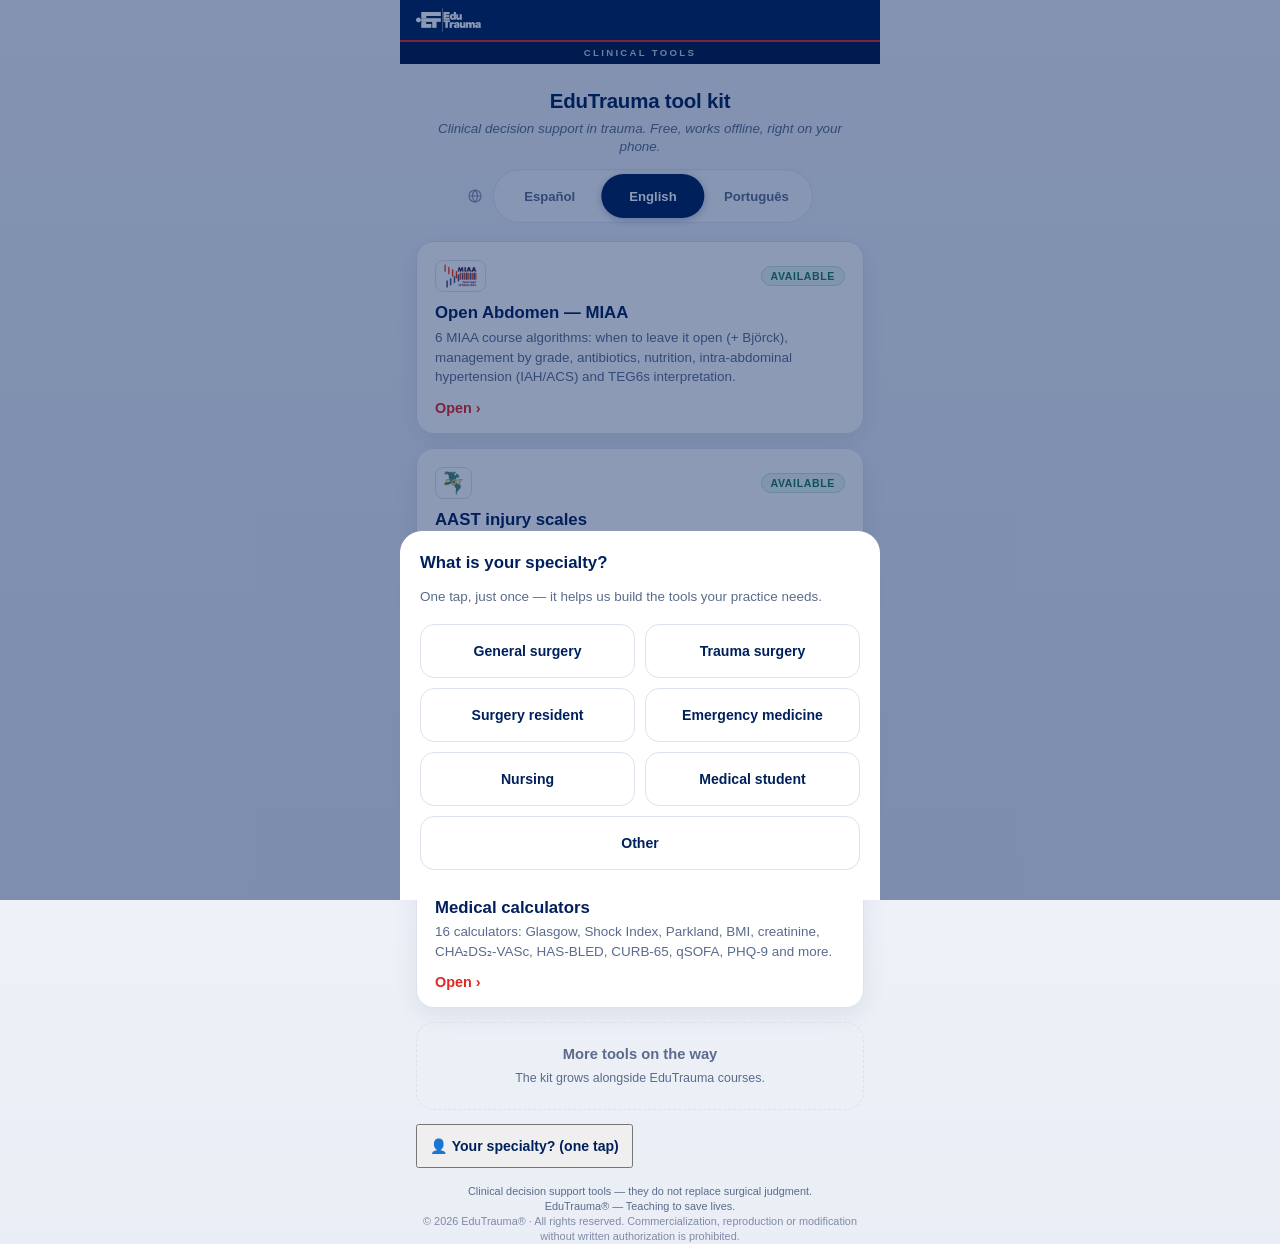
==== commit 3fbeb5e5: "MIAA: quita 'Manejo medico escalonado de la HIA' y agrega modulo TEG6s - Elimina el algoritmo de man" ====
--- a/index.html
+++ b/index.html
@@ -141,7 +141,7 @@
     tools: [
       { id:"abdomen", href:"abdomen/", chip:"logo-miaa.png", chipAlt:"Curso MIAA",
         title:"Abdomen Abierto — MIAA",
-        desc:"6 algoritmos del curso MIAA: cuándo dejarlo abierto (+ Björck), conducta por grado, antibióticos, nutrición e hipertensión intraabdominal (HIA/SCA)." },
+        desc:"6 algoritmos del curso MIAA: cuándo dejarlo abierto (+ Björck), conducta por grado, antibióticos, nutrición, hipertensión intraabdominal (HIA/SCA) e interpretación del TEG6s." },
       { id:"aast", href:"aast/", chip:"logo-dqt.png", chipAlt:"Curso DQT",
         title:"Escalas AAST de lesiones",
         desc:"Gradación de lesiones de órganos (Moore et al.): 32 órganos con grado, ICD-9 y AIS. Referencia de bolsillo en pabellón." },
@@ -188,7 +188,7 @@
     tools: [
       { id:"abdomen", href:"abdomen/", chip:"logo-miaa.png", chipAlt:"MIAA course",
         title:"Open Abdomen — MIAA",
-        desc:"6 MIAA course algorithms: when to leave it open (+ Björck), management by grade, antibiotics, nutrition and intra-abdominal hypertension (IAH/ACS)." },
+        desc:"6 MIAA course algorithms: when to leave it open (+ Björck), management by grade, antibiotics, nutrition, intra-abdominal hypertension (IAH/ACS) and TEG6s interpretation." },
       { id:"aast", href:"aast/", chip:"logo-dqt.png", chipAlt:"DQT course",
         title:"AAST injury scales",
         desc:"Organ injury scaling (Moore et al.): 32 organs with grade, ICD-9 and AIS. Pocket reference in the OR." },
@@ -235,7 +235,7 @@
     tools: [
       { id:"abdomen", href:"abdomen/", chip:"logo-miaa.png", chipAlt:"Curso MIAA",
         title:"Abdome Aberto — MIAA",
-        desc:"6 algoritmos do curso MIAA: quando deixá-lo aberto (+ Björck), conduta por grau, antibióticos, nutrição e hipertensão intra-abdominal (HIA/SCA)." },
+        desc:"6 algoritmos do curso MIAA: quando deixá-lo aberto (+ Björck), conduta por grau, antibióticos, nutrição, hipertensão intra-abdominal (HIA/SCA) e interpretação do TEG6s." },
       { id:"aast", href:"aast/", chip:"logo-dqt.png", chipAlt:"Curso DQT",
         title:"Escalas AAST de lesões",
         desc:"Graduação de lesões de órgãos (Moore et al.): 32 órgãos com grau, ICD-9 e AIS. Referência de bolso no centro cirúrgico." },
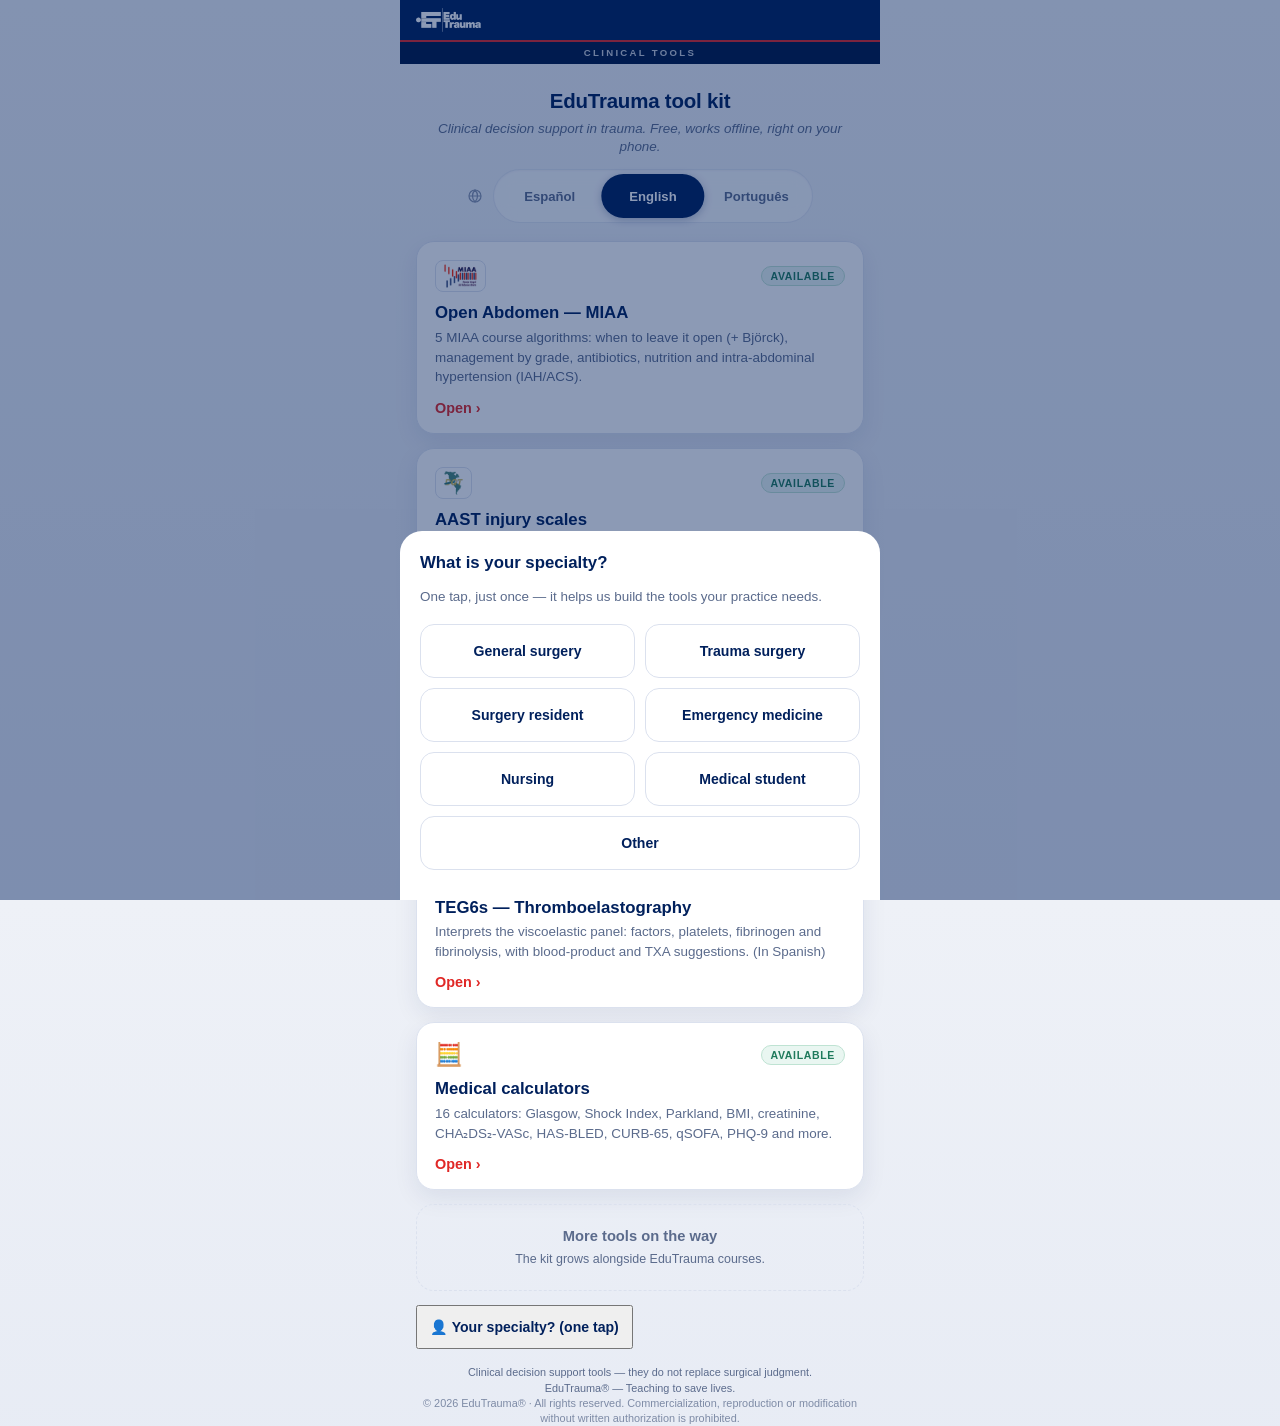
==== commit 19d9a479: "TEG6s pasa a ser tool propia y visible en el hub Elias: el modulo TEG no debe vivir dentro de MIAA n" ====
--- a/index.html
+++ b/index.html
@@ -141,13 +141,16 @@
     tools: [
       { id:"abdomen", href:"abdomen/", chip:"logo-miaa.png", chipAlt:"Curso MIAA",
         title:"Abdomen Abierto — MIAA",
-        desc:"6 algoritmos del curso MIAA: cuándo dejarlo abierto (+ Björck), conducta por grado, antibióticos, nutrición, hipertensión intraabdominal (HIA/SCA) e interpretación del TEG6s." },
+        desc:"5 algoritmos del curso MIAA: cuándo dejarlo abierto (+ Björck), conducta por grado, antibióticos, nutrición e hipertensión intraabdominal (HIA/SCA)." },
       { id:"aast", href:"aast/", chip:"logo-dqt.png", chipAlt:"Curso DQT",
         title:"Escalas AAST de lesiones",
         desc:"Gradación de lesiones de órganos (Moore et al.): 32 órganos con grado, ICD-9 y AIS. Referencia de bolsillo en pabellón." },
       { id:"mip", href:"mip/", chip:"logo-mip.png", chipAlt:"Curso MIP",
         title:"MIP — Manejo Integral del Politraumatizado",
         desc:"Algoritmos de decisión del abordaje primario (ABCDE): restricción del movimiento espinal, criterios NEXUS y vía aérea. Curso MIP." },
+      { id:"teg", href:"teg/", emoji:"🩸",
+        title:"TEG6s — Tromboelastografía",
+        desc:"Interpreta el panel viscoelástico: factores, plaquetas, fibrinógeno y fibrinólisis, con sugerencias de hemoderivados y TXA." },
       { id:"calculadoras", href:"calculadoras/",
         title:"Calculadoras médicas",
         desc:"16 calculadoras: Glasgow, Índice de Shock, Parkland, IMC, creatinina, CHA₂DS₂-VASc, HAS-BLED, CURB-65, qSOFA, PHQ-9 y más. En español." }
@@ -188,13 +191,16 @@
     tools: [
       { id:"abdomen", href:"abdomen/", chip:"logo-miaa.png", chipAlt:"MIAA course",
         title:"Open Abdomen — MIAA",
-        desc:"6 MIAA course algorithms: when to leave it open (+ Björck), management by grade, antibiotics, nutrition, intra-abdominal hypertension (IAH/ACS) and TEG6s interpretation." },
+        desc:"5 MIAA course algorithms: when to leave it open (+ Björck), management by grade, antibiotics, nutrition and intra-abdominal hypertension (IAH/ACS)." },
       { id:"aast", href:"aast/", chip:"logo-dqt.png", chipAlt:"DQT course",
         title:"AAST injury scales",
         desc:"Organ injury scaling (Moore et al.): 32 organs with grade, ICD-9 and AIS. Pocket reference in the OR." },
       { id:"mip", href:"mip/", chip:"logo-mip.png", chipAlt:"MIP course",
         title:"MIP — Comprehensive Polytrauma Management",
         desc:"Decision algorithms for the primary trauma survey (ABCDE): spinal motion restriction, NEXUS criteria and airway. MIP course. (In Spanish)" },
+      { id:"teg", href:"teg/", emoji:"🩸",
+        title:"TEG6s — Thromboelastography",
+        desc:"Interprets the viscoelastic panel: factors, platelets, fibrinogen and fibrinolysis, with blood-product and TXA suggestions. (In Spanish)" },
       { id:"calculadoras", href:"calculadoras/",
         title:"Medical calculators",
         desc:"16 calculators: Glasgow, Shock Index, Parkland, BMI, creatinine, CHA₂DS₂-VASc, HAS-BLED, CURB-65, qSOFA, PHQ-9 and more." }
@@ -235,13 +241,16 @@
     tools: [
       { id:"abdomen", href:"abdomen/", chip:"logo-miaa.png", chipAlt:"Curso MIAA",
         title:"Abdome Aberto — MIAA",
-        desc:"6 algoritmos do curso MIAA: quando deixá-lo aberto (+ Björck), conduta por grau, antibióticos, nutrição, hipertensão intra-abdominal (HIA/SCA) e interpretação do TEG6s." },
+        desc:"5 algoritmos do curso MIAA: quando deixá-lo aberto (+ Björck), conduta por grau, antibióticos, nutrição e hipertensão intra-abdominal (HIA/SCA)." },
       { id:"aast", href:"aast/", chip:"logo-dqt.png", chipAlt:"Curso DQT",
         title:"Escalas AAST de lesões",
         desc:"Graduação de lesões de órgãos (Moore et al.): 32 órgãos com grau, ICD-9 e AIS. Referência de bolso no centro cirúrgico." },
       { id:"mip", href:"mip/", chip:"logo-mip.png", chipAlt:"Curso MIP",
         title:"MIP — Manejo Integral do Politraumatizado",
         desc:"Algoritmos de decisão da abordagem primária (ABCDE): restrição do movimento espinhal, critérios NEXUS e via aérea. Curso MIP. (Em espanhol)" },
+      { id:"teg", href:"teg/", emoji:"🩸",
+        title:"TEG6s — Tromboelastografia",
+        desc:"Interpreta o painel viscoelástico: fatores, plaquetas, fibrinogênio e fibrinólise, com sugestões de hemoderivados e TXA. (Em espanhol)" },
       { id:"calculadoras", href:"calculadoras/",
         title:"Calculadoras médicas",
         desc:"16 calculadoras: Glasgow, Índice de Choque, Parkland, IMC, creatinina, CHA₂DS₂-VASc, HAS-BLED, CURB-65, qSOFA, PHQ-9 e mais." }
--- a/design/edutrauma-ui.css
+++ b/design/edutrauma-ui.css
@@ -420,8 +420,11 @@
   align-items:center;
   justify-content:center;
 }
-.result-card.open{ background: var(--et-danger-soft); border-color: var(--et-danger-line); }
-.result-card.closed{ background: var(--et-success-soft); border-color: var(--et-success-line); }
+/* Dejar abierto vs cerrar NO son acierto/error: ambas son conductas válidas.
+   Se usan tonos neutros de marca (no rojo/verde de estado) — la distinción
+   la llevan el ícono descriptivo y el título. */
+.result-card.open{ background: var(--et-bg); border-color: var(--et-navy); }
+.result-card.closed{ background: #fff; border-color: var(--et-navy); }
 .result-card.bjorck{ background: #fff; border-color: var(--et-navy); }
 
 .result-icon{ width:56px; height:56px; margin-bottom: 14px; }
@@ -430,8 +433,8 @@
   letter-spacing:0.08em; text-transform:uppercase;
   margin-bottom: 8px;
 }
-.result-card.open .result-eyebrow{ color: var(--et-danger); }
-.result-card.closed .result-eyebrow{ color: var(--et-success); }
+.result-card.open .result-eyebrow{ color: var(--et-navy); }
+.result-card.closed .result-eyebrow{ color: var(--et-navy); }
 .result-card.bjorck .result-eyebrow{ color: var(--et-navy); }
 
 .result-title{
@@ -439,8 +442,8 @@
   line-height:1.3; margin: 0 0 10px;
   text-wrap: balance;
 }
-.result-card.open .result-title{ color: var(--et-danger); }
-.result-card.closed .result-title{ color: var(--et-success); }
+.result-card.open .result-title{ color: var(--et-navy); }
+.result-card.closed .result-title{ color: var(--et-navy); }
 .result-card.bjorck .result-title{ color: var(--et-navy); }
 
 .grade-pill{
@@ -1142,3 +1145,6 @@
 .tool-foot a:active, .tool-foot button:active{
   background: var(--et-bg); color: var(--et-navy); transform: scale(0.97);
 }
+
+/* Nota neutral: aclara que no hay respuesta correcta/incorrecta */
+.result-neutral{ font-size:0.8rem; color:var(--et-muted); line-height:1.5; margin-top:12px; padding-top:11px; border-top:1px solid var(--et-line); }
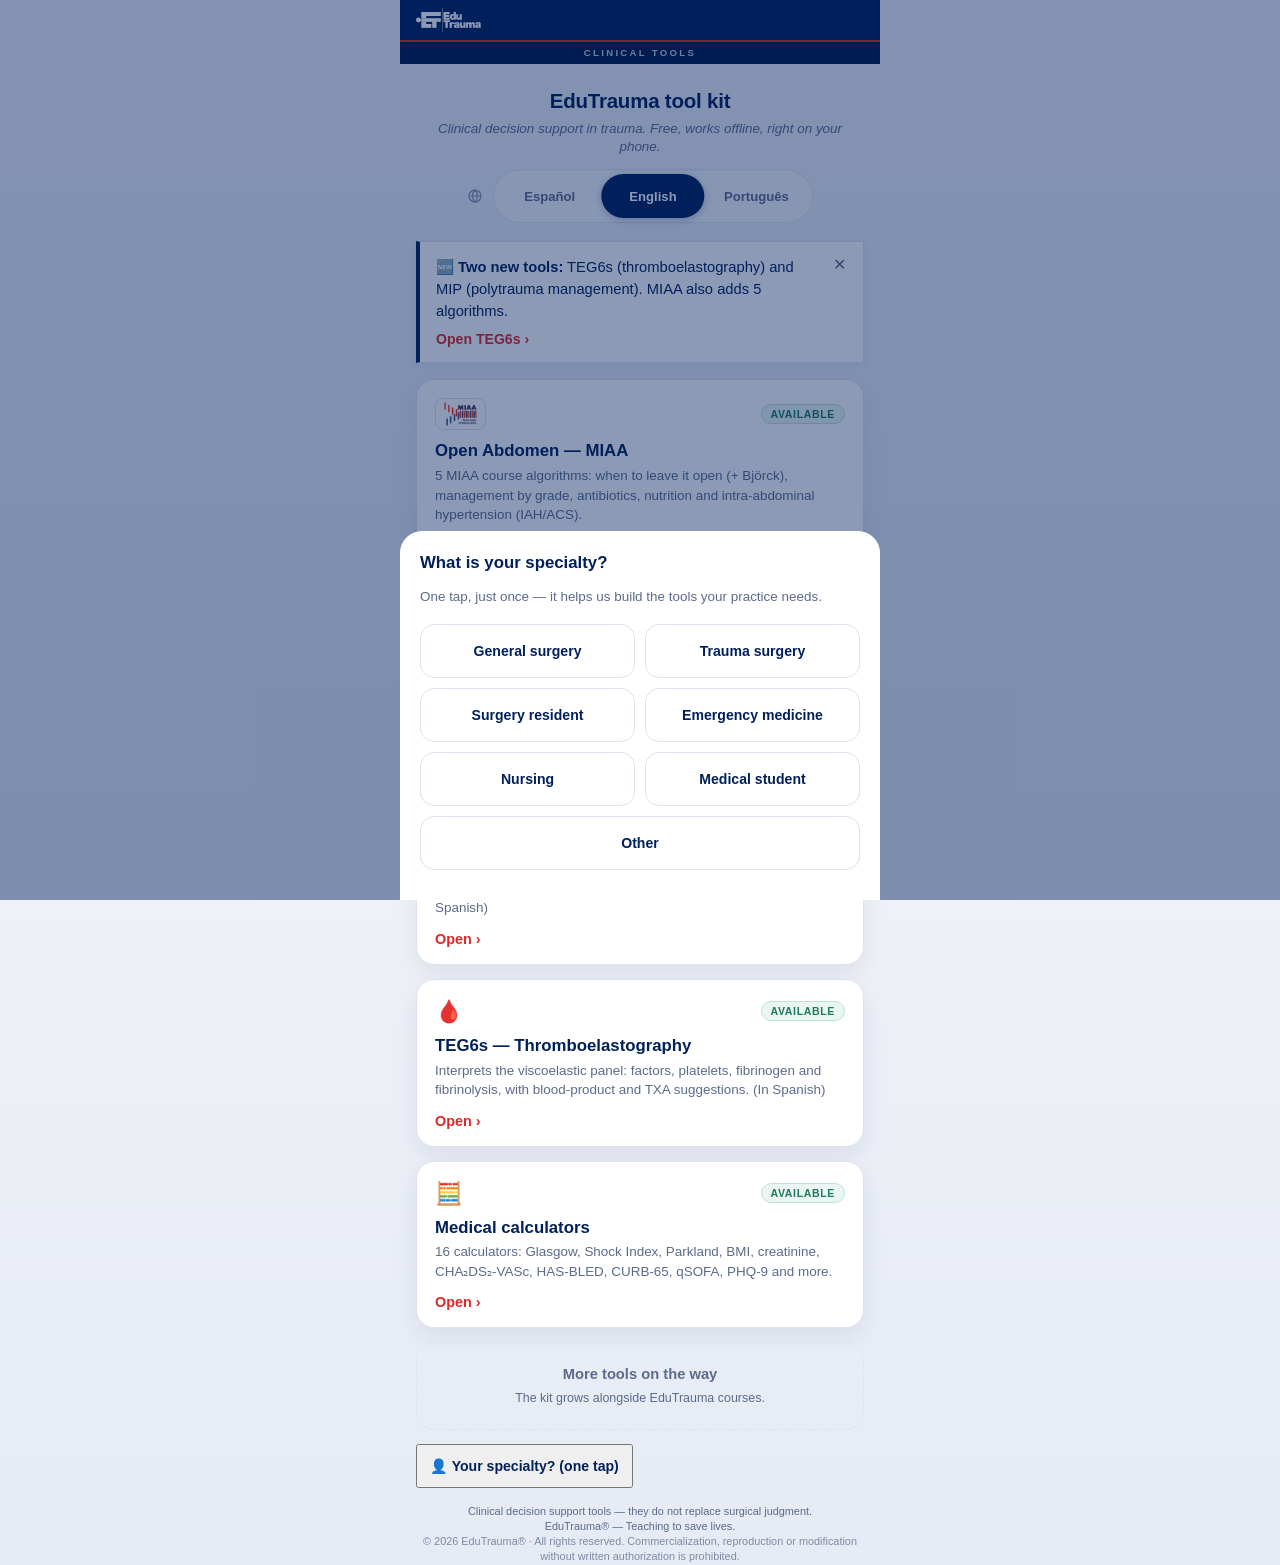
==== commit 13a12702: "Aviso de novedades en el hub + instalar tras el primer uso Paso 1 del plan de difusion (el push lleg" ====
--- a/index.html
+++ b/index.html
@@ -447,6 +447,39 @@
   }catch(e){}
 }
 
+/* ============ Aviso de novedades ============
+   Para anunciar herramientas nuevas SIN depender de notificaciones push
+   (que en iPhone solo llegan a quien tiene la app instalada).
+   Se muestra a quien no haya visto ESTE aviso y se descarta para siempre.
+   Para anunciar algo nuevo: cambiar `id` y los textos. Nada más. */
+const NEWS = {
+  id: 'teg-mip-2026-09',
+  href: 'teg/',
+  es: { txt: '🆕 <b>Dos herramientas nuevas:</b> TEG6s (tromboelastografía) y MIP (manejo integral del politraumatizado). MIAA también suma 5 algoritmos.', cta: 'Ver TEG6s ›' },
+  en: { txt: '🆕 <b>Two new tools:</b> TEG6s (thromboelastography) and MIP (polytrauma management). MIAA also adds 5 algorithms.', cta: 'Open TEG6s ›' },
+  pt: { txt: '🆕 <b>Duas ferramentas novas:</b> TEG6s (tromboelastografia) e MIP (manejo do politraumatizado). O MIAA também ganhou 5 algoritmos.', cta: 'Ver TEG6s ›' }
+};
+function newsSeen(){ try{ return localStorage.getItem('et_news') === NEWS.id; }catch(e){ return true; } }
+function markNewsSeen(){ try{ localStorage.setItem('et_news', NEWS.id); }catch(e){} }
+function newsHTML(){
+  if (newsSeen()) return '';
+  const n = NEWS[LANG] || NEWS.es;
+  return `<div class="news" id="newsBox">
+    <div class="news-body">
+      <div class="news-txt">${n.txt}</div>
+      <a class="news-cta" href="${NEWS.href}" onclick="newsClick()">${n.cta}</a>
+    </div>
+    <button class="news-x" onclick="newsDismiss()" aria-label="Cerrar">✕</button>
+  </div>`;
+}
+function newsClick(){ markNewsSeen(); sendEvent('news_click', { news: NEWS.id }); }
+function newsDismiss(){
+  markNewsSeen();
+  sendEvent('news_dismiss', { news: NEWS.id });
+  const b = document.getElementById('newsBox');
+  if (b) b.remove();
+}
+
 function render(){
   applyStaticTexts();
   const langBtns = LANGS.map(l =>
@@ -461,9 +494,11 @@
         ${langBtns}
       </div>
     </div>
+    ${newsHTML()}
     <div class="tool-grid" id="toolGrid">${toolGridHTML()}</div>
     <div id="profileZone">${profileHTML()}</div>
   `;
+  if (!newsSeen()) sendEvent('news_shown', { news: NEWS.id });
 }
 
 render();
@@ -483,6 +518,10 @@
     banner.classList.remove('show');
     return;
   }
+  // No ofrecer instalar antes de que la persona use una herramienta (mismo criterio
+  // que design/feedback.js → etShouldOfferInstall; el hub no carga ese módulo).
+  let usos = 0; try{ usos = parseInt(localStorage.getItem('et_uses') || '0', 10) || 0; }catch(e){}
+  if (usos < 1){ banner.classList.remove('show'); return; }
   const btn = document.getElementById('installBtn');
   if (IS_IOS){
     document.getElementById('installText').innerHTML = t.installIOSShort;
--- a/design/edutrauma-ui.css
+++ b/design/edutrauma-ui.css
@@ -1148,3 +1148,18 @@
 
 /* Nota neutral: aclara que no hay respuesta correcta/incorrecta */
 .result-neutral{ font-size:0.8rem; color:var(--et-muted); line-height:1.5; margin-top:12px; padding-top:11px; border-top:1px solid var(--et-line); }
+
+/* ===== Aviso de novedades (solo en el hub) =====
+   Reemplaza al push mientras la base instalada crece: llega a todo el que
+   vuelve a abrir la app, sin permisos ni notificaciones del sistema. */
+.news{ position:relative; display:flex; gap:12px; align-items:flex-start;
+  background:#fff; border:1px solid var(--et-line); border-left:4px solid var(--et-navy);
+  border-radius:var(--et-radius); padding:14px 40px 14px 16px; margin:0 0 16px;
+  box-shadow:0 2px 10px rgba(0,32,92,0.06); animation:et-pop-in .35s cubic-bezier(.34,1.4,.55,1) both; }
+.news-body{ flex:1; min-width:0; }
+.news-txt{ font-size:0.92rem; line-height:1.5; color:var(--et-ink); }
+.news-cta{ display:inline-block; margin-top:9px; font-size:0.88rem; font-weight:800;
+  color:var(--et-red); text-decoration:none; }
+.news-x{ position:absolute; top:8px; right:9px; width:30px; height:30px; border:none; background:none;
+  color:var(--et-muted); font-size:1rem; cursor:pointer; border-radius:50%; line-height:1; }
+.news-x:active{ background:var(--et-bg); }
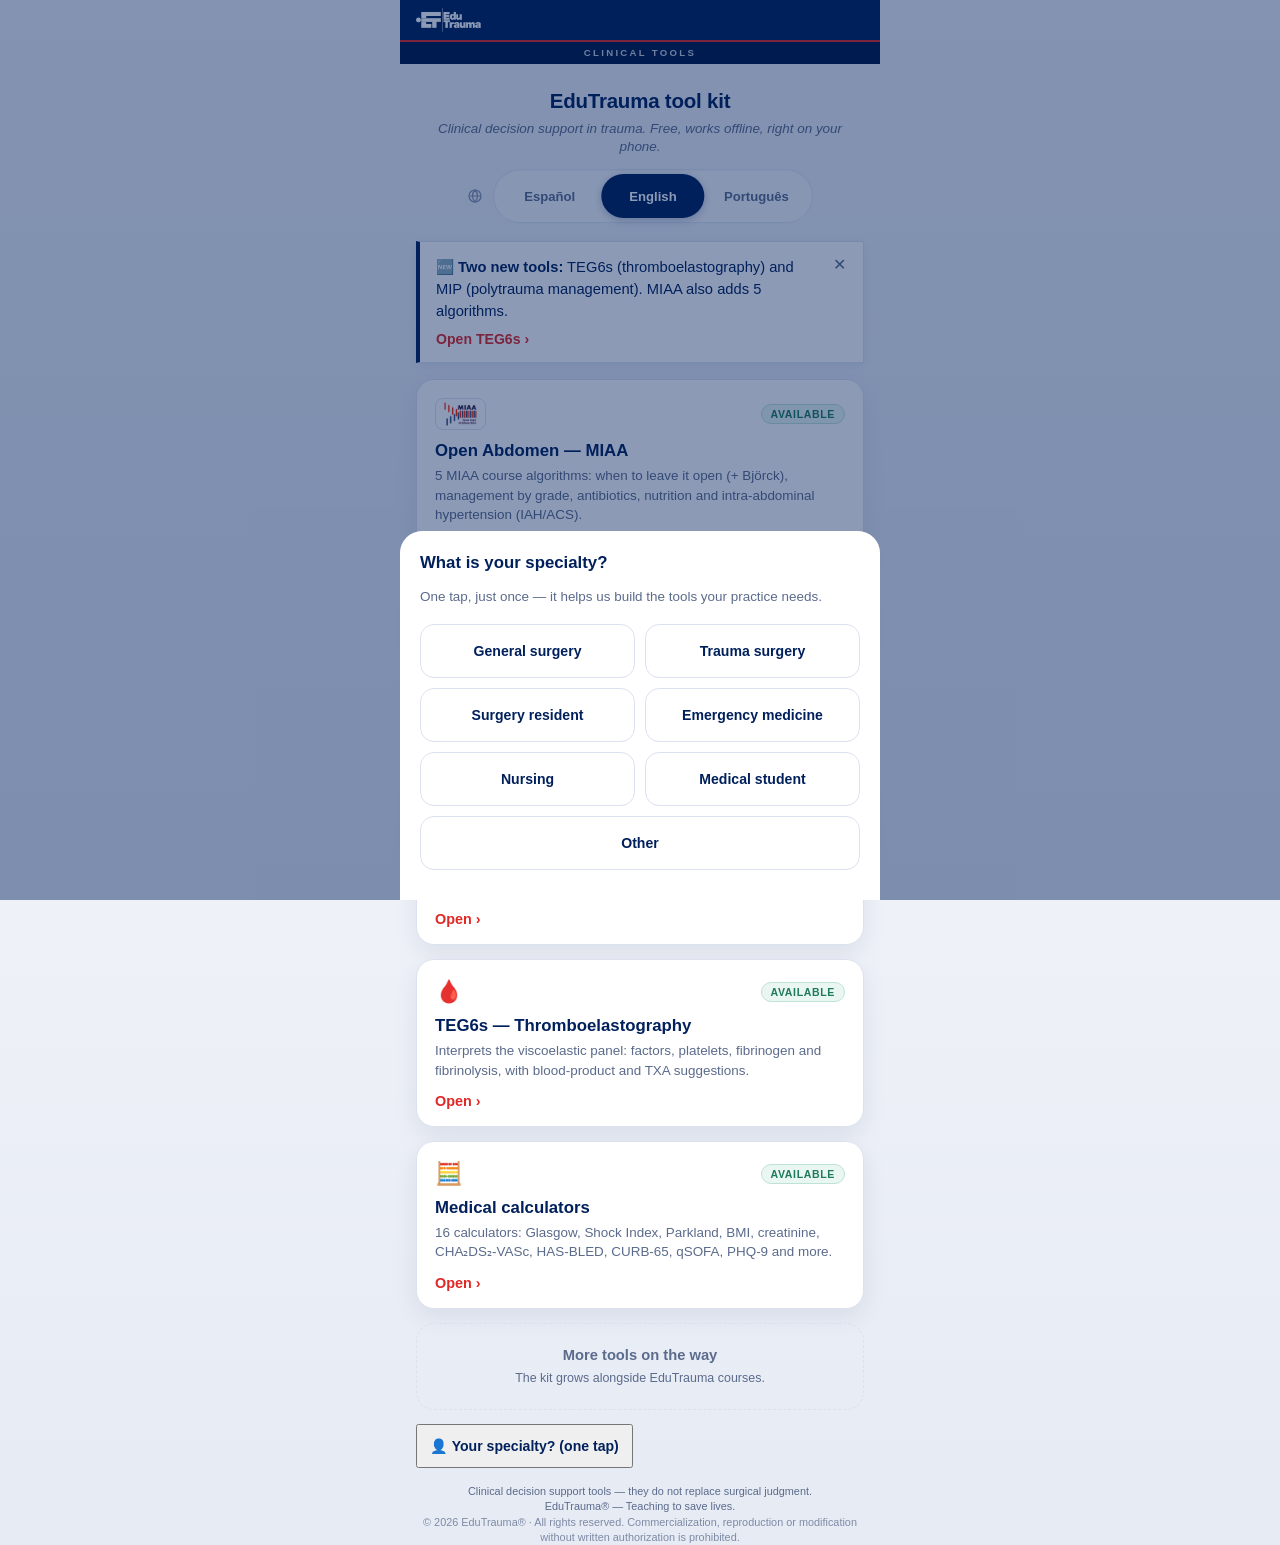
==== commit 631a255f: "TEG, MIP y los algoritmos nuevos de MIAA ahora en ES/EN/PT Reporte de Pablo: al cambiar de idioma en" ====
--- a/index.html
+++ b/index.html
@@ -197,10 +197,10 @@
         desc:"Organ injury scaling (Moore et al.): 32 organs with grade, ICD-9 and AIS. Pocket reference in the OR." },
       { id:"mip", href:"mip/", chip:"logo-mip.png", chipAlt:"MIP course",
         title:"MIP — Comprehensive Polytrauma Management",
-        desc:"Decision algorithms for the primary trauma survey (ABCDE): spinal motion restriction, NEXUS criteria and airway. MIP course. (In Spanish)" },
+        desc:"Decision algorithms for the primary trauma survey (ABCDE): spinal motion restriction, NEXUS criteria and airway. MIP course." },
       { id:"teg", href:"teg/", emoji:"🩸",
         title:"TEG6s — Thromboelastography",
-        desc:"Interprets the viscoelastic panel: factors, platelets, fibrinogen and fibrinolysis, with blood-product and TXA suggestions. (In Spanish)" },
+        desc:"Interprets the viscoelastic panel: factors, platelets, fibrinogen and fibrinolysis, with blood-product and TXA suggestions." },
       { id:"calculadoras", href:"calculadoras/",
         title:"Medical calculators",
         desc:"16 calculators: Glasgow, Shock Index, Parkland, BMI, creatinine, CHA₂DS₂-VASc, HAS-BLED, CURB-65, qSOFA, PHQ-9 and more." }
@@ -247,10 +247,10 @@
         desc:"Graduação de lesões de órgãos (Moore et al.): 32 órgãos com grau, ICD-9 e AIS. Referência de bolso no centro cirúrgico." },
       { id:"mip", href:"mip/", chip:"logo-mip.png", chipAlt:"Curso MIP",
         title:"MIP — Manejo Integral do Politraumatizado",
-        desc:"Algoritmos de decisão da abordagem primária (ABCDE): restrição do movimento espinhal, critérios NEXUS e via aérea. Curso MIP. (Em espanhol)" },
+        desc:"Algoritmos de decisão da abordagem primária (ABCDE): restrição do movimento espinhal, critérios NEXUS e via aérea. Curso MIP." },
       { id:"teg", href:"teg/", emoji:"🩸",
         title:"TEG6s — Tromboelastografia",
-        desc:"Interpreta o painel viscoelástico: fatores, plaquetas, fibrinogênio e fibrinólise, com sugestões de hemoderivados e TXA. (Em espanhol)" },
+        desc:"Interpreta o painel viscoelástico: fatores, plaquetas, fibrinogênio e fibrinólise, com sugestões de hemoderivados e TXA." },
       { id:"calculadoras", href:"calculadoras/",
         title:"Calculadoras médicas",
         desc:"16 calculadoras: Glasgow, Índice de Choque, Parkland, IMC, creatinina, CHA₂DS₂-VASc, HAS-BLED, CURB-65, qSOFA, PHQ-9 e mais." }
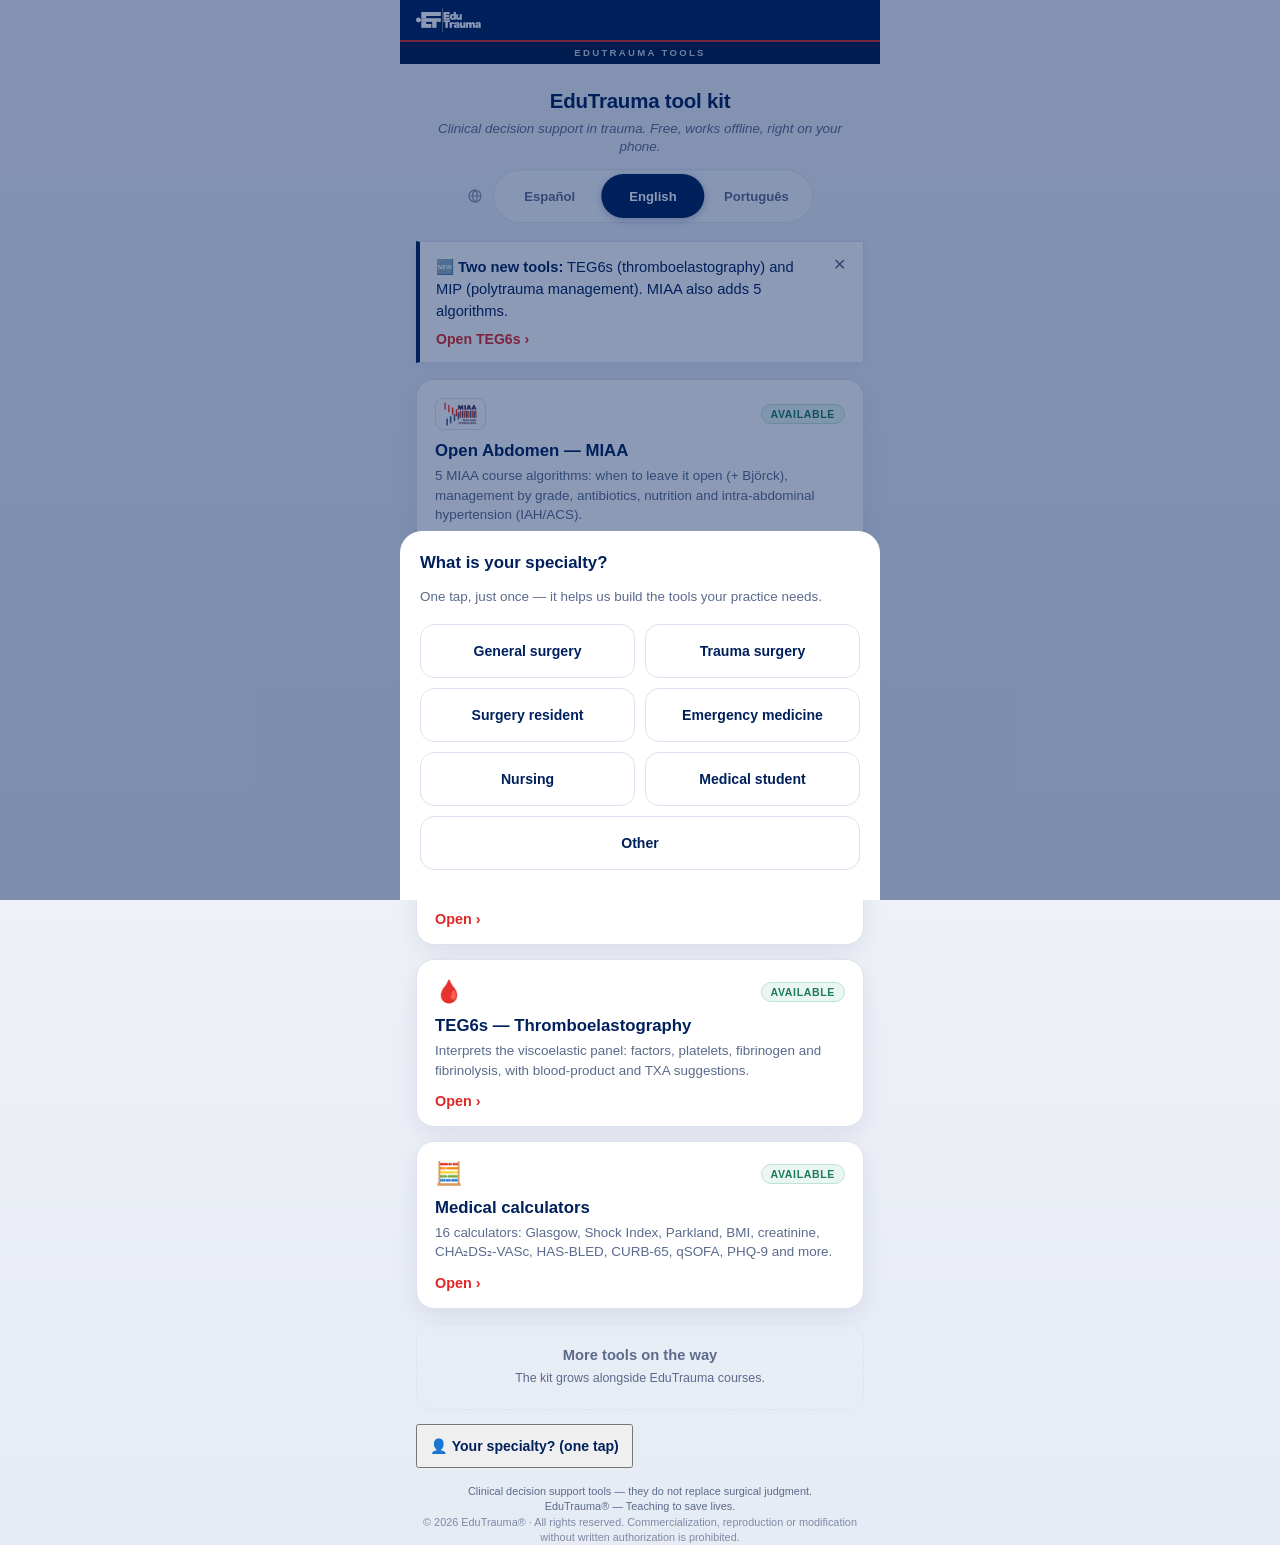
==== commit ae8f66c2: "Cinta de ecosistema: "Herramientas Clinicas" pasa a "EduTrauma Tools" La cinta bajo la franja de mar" ====
--- a/index.html
+++ b/index.html
@@ -24,7 +24,7 @@
   <div class="brand-strip">
     <img src="logo-blanco-trim.png" alt="EduTrauma" class="brand-logo">
   </div>
-  <div class="brand-ribbon" id="brandRibbon">Herramientas Clínicas</div>
+  <div class="brand-ribbon" id="brandRibbon">EduTrauma Tools</div>
 
   <div class="install-banner" id="installBanner">
     <span id="installText"></span>
@@ -119,7 +119,7 @@
     profileSkip: "Ahora no",
     profileMini: "¿Tu especialidad? (un toque)",
     htmlLang: "es",
-    ribbon: "Herramientas Clínicas",
+    ribbon: "EduTrauma Tools",
     title: "Kit de herramientas EduTrauma",
     subtitle: "Apoyo a la decisión clínica en trauma. Gratis, funciona sin conexión, directo en tu teléfono.",
     open: "Abrir ›",
@@ -169,7 +169,7 @@
     profileSkip: "Not now",
     profileMini: "Your specialty? (one tap)",
     htmlLang: "en",
-    ribbon: "Clinical Tools",
+    ribbon: "EduTrauma Tools",
     title: "EduTrauma tool kit",
     subtitle: "Clinical decision support in trauma. Free, works offline, right on your phone.",
     open: "Open ›",
@@ -219,7 +219,7 @@
     profileSkip: "Agora não",
     profileMini: "Sua especialidade? (um toque)",
     htmlLang: "pt-BR",
-    ribbon: "Ferramentas Clínicas",
+    ribbon: "EduTrauma Tools",
     title: "Kit de ferramentas EduTrauma",
     subtitle: "Apoio à decisão clínica em trauma. Grátis, funciona offline, direto no seu telefone.",
     open: "Abrir ›",
--- a/design/edutrauma-ui.css
+++ b/design/edutrauma-ui.css
@@ -112,7 +112,7 @@
   flex-shrink:0;
 }
 .brand-chip img{ height: 30px; width:auto; display:block; }
-/* Cinta de ecosistema: "HERRAMIENTAS CLÍNICAS" — idéntica en todas las apps.
+/* Cinta de ecosistema: "EduTrauma Tools" (nombre del producto, sin traducir) — idéntica en todas las apps.
    El filete rojo superior evoca la línea divisoria del logo EduTrauma. */
 .brand-ribbon{
   margin: 0 -16px 14px;
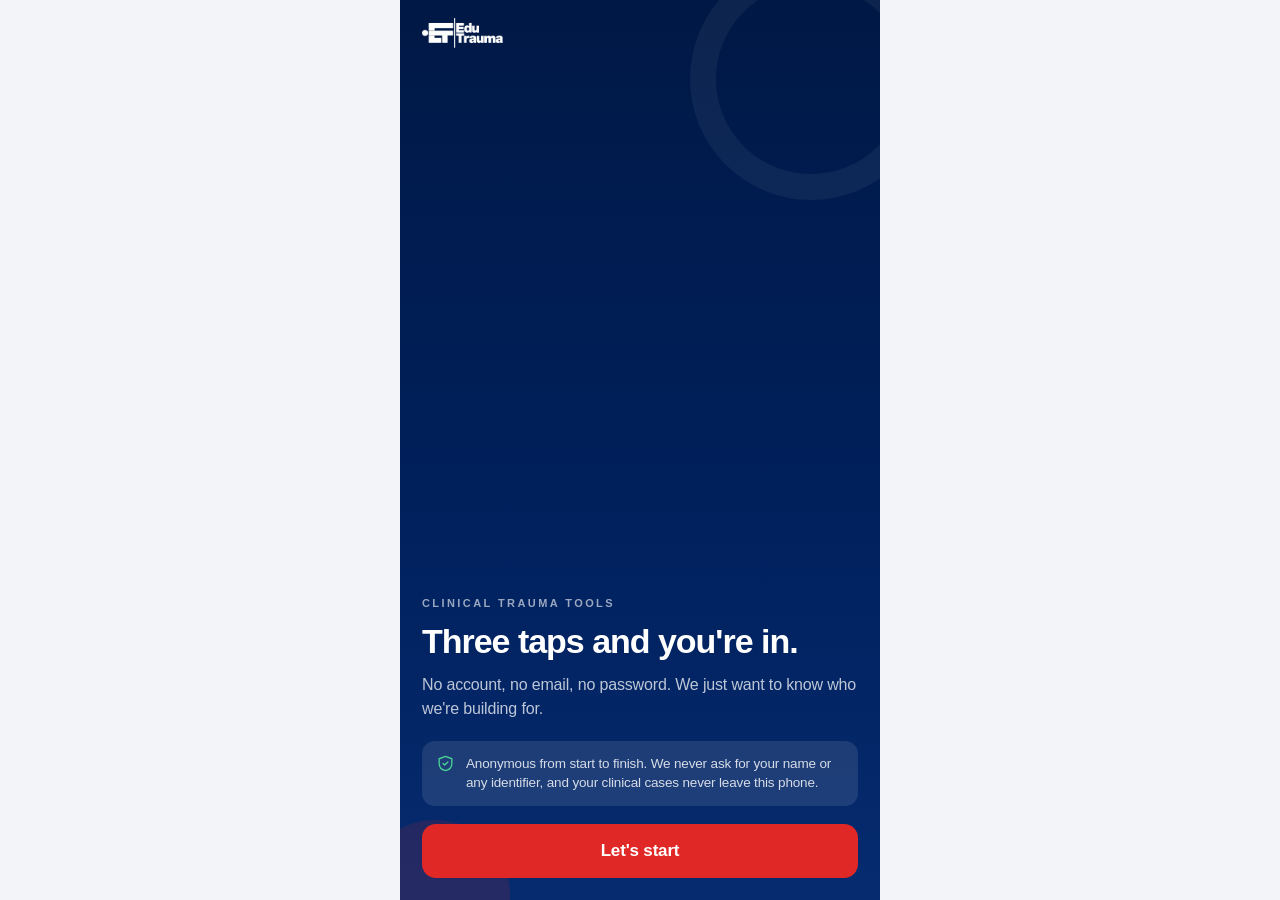
==== commit 057d77af: "La app movil pasa a ser tools.edutrauma.net El rediseno deja de vivir en /app/ y se convierte en el " ====
--- a/index.html
+++ b/index.html
@@ -3,12 +3,11 @@
 <head>
 <meta charset="UTF-8">
 <meta name="viewport" content="width=device-width, initial-scale=1.0, maximum-scale=1, user-scalable=no, viewport-fit=cover">
-<title>EduTrauma Tools — Herramientas Clínicas</title>
+<title>EduTrauma Tools</title>
 <meta name="theme-color" content="#00205C">
 <meta name="description" content="Kit de herramientas clínicas EduTrauma: apoyo a la decisión en cirugía de trauma. Gratis, offline, en tres idiomas.">
+<meta name="robots" content="noindex">
 
-<!-- PWA -->
-<link rel="manifest" href="manifest.json">
 <link rel="icon" href="icon-192.png">
 <link rel="apple-touch-icon" href="apple-touch-icon.png">
 <meta name="apple-mobile-web-app-capable" content="yes">
@@ -17,583 +16,37 @@
 <meta name="apple-mobile-web-app-title" content="ET Tools">
 
 <link rel="stylesheet" href="design/edutrauma-ui.css">
+<link rel="stylesheet" href="design/et-app.css">
 </head>
-<body>
-<div class="app">
+<body class="et-app-body">
 
-  <div class="brand-strip">
-    <img src="logo-blanco-trim.png" alt="EduTrauma" class="brand-logo">
+<div class="et-app" id="app">
+
+  <div class="et-strip">
+    <img src="logo-blanco-trim.png" alt="EduTrauma" class="et-logo">
+    <span id="courseChip"></span>
   </div>
-  <div class="brand-ribbon" id="brandRibbon">EduTrauma Tools</div>
+  <div class="et-ribbon">EduTrauma Tools</div>
 
-  <div class="install-banner" id="installBanner">
-    <span id="installText"></span>
-    <button id="installBtn"></button>
-    <button class="close-x" onclick="dismissInstall()" aria-label="Cerrar">✕</button>
-  </div>
+  <div id="navbar"></div>
+  <div class="et-scroll" id="scroll"></div>
 
-  <header>
-    <h1 id="hubTitle"></h1>
-    <p id="hubSubtitle"></p>
-  </header>
+  <div class="et-tabs" id="tabs" role="tablist"></div>
 
-  <main id="main"></main>
-
-  <footer id="hubFooter"></footer>
+  <div id="layers"></div>
 </div>
 
-<script>
-/* ============ Analytics (anónimo, → n8n) ============ */
-const ET_EVENTS_URL = 'https://devn8n.tuescuelademarcas.cl/webhook/et-tools-event';
-/* Cola offline: si no hay conexión, el evento se guarda y se reenvía después */
-function etEnqueue(p){
-  try{
-    const q = JSON.parse(localStorage.getItem('et_queue') || '[]');
-    q.push(p);
-    while (q.length > 200) q.shift();
-    localStorage.setItem('et_queue', JSON.stringify(q));
-  }catch(e){}
-}
-function etPost(p){
-  return fetch(ET_EVENTS_URL, {
-    method: 'POST', keepalive: true,
-    headers: { 'Content-Type': 'application/json' },
-    body: JSON.stringify(p)
-  }).then(r => { if (!r.ok) throw new Error('http'); });
-}
-function etFlushQueue(){
-  let q = [];
-  try{ q = JSON.parse(localStorage.getItem('et_queue') || '[]'); }catch(e){}
-  if (!q.length) return;
-  try{ localStorage.setItem('et_queue', '[]'); }catch(e){}
-  q.forEach(p => etPost(p).catch(() => etEnqueue(p)));
-}
-window.addEventListener('online', etFlushQueue);
-etFlushQueue();
-
-
-function etAnonId(){
-  let id = localStorage.getItem('et_anon');
-  if (!id){
-    id = (crypto.randomUUID ? crypto.randomUUID() : 'a-' + Date.now() + '-' + Math.random().toString(36).slice(2));
-    localStorage.setItem('et_anon', id);
-  }
-  return id;
-}
-
-function etProfile(){
-  try{ return JSON.parse(localStorage.getItem('et_profile') || '{}'); }catch(e){ return {}; }
-}
-
-function sendEvent(event, extra){
-  try{
-    const p = etProfile();
-    const __p = {
-        ts: new Date().toISOString(),
-        anon_id: etAnonId(),
-        event: event,
-        tool: 'hub',
-        lang: LANG,
-        country: p.country || '',
-        specialty: p.specialty || '',
-        tz: (Intl.DateTimeFormat().resolvedOptions().timeZone || ''),
-        ua: navigator.userAgent.slice(0, 180),
-        extra: extra || {}
-      };
-    etPost(__p).catch(() => etEnqueue(__p));
-  }catch(e){}
-}
-
-/* ============ i18n ============ */
-const I18N = {
-  es: {
-    specOtherPh: "Escríbela aquí… (ej: Veterinaria)",
-    specContinue: "Continuar ›",
-    installText: "Instala el kit en tu pantalla de inicio para acceso rápido, incluso sin conexión.",
-    installBtn: "Instalar",
-    installIOSShort: "Guárdala en tu pantalla de inicio — funciona sin conexión.",
-    iosHow: "¿Cómo?",
-    iosTitle: "Instalar en tu iPhone",
-    iosSteps: ["Toca el botón <b>Compartir</b> (el cuadrado con flecha ↑) en la barra de Safari", "Desliza hacia abajo y elige <b>“Agregar a pantalla de inicio”</b>", "Toca <b>Agregar</b> — quedará como una app con el logo EduTrauma"],
-    iosDone: "Entendido",
-    profileSkip: "Ahora no",
-    profileMini: "¿Tu especialidad? (un toque)",
-    htmlLang: "es",
-    ribbon: "EduTrauma Tools",
-    title: "Kit de herramientas EduTrauma",
-    subtitle: "Apoyo a la decisión clínica en trauma. Gratis, funciona sin conexión, directo en tu teléfono.",
-    open: "Abrir ›",
-    available: "Disponible",
-    soonTitle: "Más herramientas en camino",
-    soonDesc: "El kit crece junto a los cursos EduTrauma.",
-    profileTitle: "¿Cuál es tu especialidad?",
-    profileDesc: "Un toque, solo una vez — nos ayuda a crear las herramientas que tu práctica necesita.",
-    specialtyPh: "Tu especialidad…",
-    countryPh: "Tu país…",
-    save: "Guardar",
-    profileDone: "✓ Perfil guardado — ¡gracias!",
-    edit: "editar",
-    specialties: ["Cirugía general","Cirugía de trauma","Residente de cirugía","Medicina de urgencia","Enfermería","Estudiante de medicina","Otra"],
-    sourceTitle: "¿Cómo nos conociste?",
-    sourceDesc: "Un toque, solo una vez — nos ayuda a saber por dónde llegar a más colegas.",
-    sources: [{id:"correo",label:"Correo EduTrauma"},{id:"instagram",label:"Instagram"},{id:"whatsapp",label:"WhatsApp"},{id:"linkedin",label:"LinkedIn"},{id:"amigo",label:"Un amigo / colega"},{id:"otro",label:"Otro"}],
-    footer: 'Herramientas de apoyo a la decisión clínica — no reemplazan el juicio quirúrgico.<br>EduTrauma® — Enseñando a salvar vidas.<br><span style="opacity:0.75">© 2026 EduTrauma® · Todos los derechos reservados. Prohibida su comercialización, reproducción o modificación sin autorización escrita.</span>',
-    tools: [
-      { id:"abdomen", href:"abdomen/", chip:"logo-miaa.png", chipAlt:"Curso MIAA",
-        title:"Abdomen Abierto — MIAA",
-        desc:"5 algoritmos del curso MIAA: cuándo dejarlo abierto (+ Björck), conducta por grado, antibióticos, nutrición e hipertensión intraabdominal (HIA/SCA)." },
-      { id:"aast", href:"aast/", chip:"logo-dqt.png", chipAlt:"Curso DQT",
-        title:"Escalas AAST de lesiones",
-        desc:"Gradación de lesiones de órganos (Moore et al.): 32 órganos con grado, ICD-9 y AIS. Referencia de bolsillo en pabellón." },
-      { id:"mip", href:"mip/", chip:"logo-mip.png", chipAlt:"Curso MIP",
-        title:"MIP — Manejo Integral del Politraumatizado",
-        desc:"Algoritmos de decisión del abordaje primario (ABCDE): restricción del movimiento espinal, criterios NEXUS y vía aérea. Curso MIP." },
-      { id:"teg", href:"teg/", emoji:"🩸",
-        title:"TEG6s — Tromboelastografía",
-        desc:"Interpreta el panel viscoelástico: factores, plaquetas, fibrinógeno y fibrinólisis, con sugerencias de hemoderivados y TXA." },
-      { id:"calculadoras", href:"calculadoras/",
-        title:"Calculadoras médicas",
-        desc:"16 calculadoras: Glasgow, Índice de Shock, Parkland, IMC, creatinina, CHA₂DS₂-VASc, HAS-BLED, CURB-65, qSOFA, PHQ-9 y más. En español." }
-    ]
-  },
-  en: {
-    specOtherPh: "Type it here… (e.g. Veterinary)",
-    specContinue: "Continue ›",
-    installText: "Install the kit on your home screen for quick access, even offline.",
-    installBtn: "Install",
-    installIOSShort: "Save it to your home screen — works offline.",
-    iosHow: "How?",
-    iosTitle: "Install on your iPhone",
-    iosSteps: ["Tap the <b>Share</b> button (the square with an ↑ arrow) in Safari's toolbar", "Scroll down and choose <b>“Add to Home Screen”</b>", "Tap <b>Add</b> — it will appear as an app with the EduTrauma logo"],
-    iosDone: "Got it",
-    profileSkip: "Not now",
-    profileMini: "Your specialty? (one tap)",
-    htmlLang: "en",
-    ribbon: "EduTrauma Tools",
-    title: "EduTrauma tool kit",
-    subtitle: "Clinical decision support in trauma. Free, works offline, right on your phone.",
-    open: "Open ›",
-    available: "Available",
-    soonTitle: "More tools on the way",
-    soonDesc: "The kit grows alongside EduTrauma courses.",
-    profileTitle: "What is your specialty?",
-    profileDesc: "One tap, just once — it helps us build the tools your practice needs.",
-    specialtyPh: "Your specialty…",
-    countryPh: "Your country…",
-    save: "Save",
-    profileDone: "✓ Profile saved — thank you!",
-    edit: "edit",
-    specialties: ["General surgery","Trauma surgery","Surgery resident","Emergency medicine","Nursing","Medical student","Other"],
-    sourceTitle: "How did you hear about us?",
-    sourceDesc: "One tap, just once — it helps us know how to reach more colleagues.",
-    sources: [{id:"correo",label:"EduTrauma email"},{id:"instagram",label:"Instagram"},{id:"whatsapp",label:"WhatsApp"},{id:"linkedin",label:"LinkedIn"},{id:"amigo",label:"A friend / colleague"},{id:"otro",label:"Other"}],
-    footer: 'Clinical decision support tools — they do not replace surgical judgment.<br>EduTrauma® — Teaching to save lives.<br><span style="opacity:0.75">© 2026 EduTrauma® · All rights reserved. Commercialization, reproduction or modification without written authorization is prohibited.</span>',
-    tools: [
-      { id:"abdomen", href:"abdomen/", chip:"logo-miaa.png", chipAlt:"MIAA course",
-        title:"Open Abdomen — MIAA",
-        desc:"5 MIAA course algorithms: when to leave it open (+ Björck), management by grade, antibiotics, nutrition and intra-abdominal hypertension (IAH/ACS)." },
-      { id:"aast", href:"aast/", chip:"logo-dqt.png", chipAlt:"DQT course",
-        title:"AAST injury scales",
-        desc:"Organ injury scaling (Moore et al.): 32 organs with grade, ICD-9 and AIS. Pocket reference in the OR." },
-      { id:"mip", href:"mip/", chip:"logo-mip.png", chipAlt:"MIP course",
-        title:"MIP — Comprehensive Polytrauma Management",
-        desc:"Decision algorithms for the primary trauma survey (ABCDE): spinal motion restriction, NEXUS criteria and airway. MIP course." },
-      { id:"teg", href:"teg/", emoji:"🩸",
-        title:"TEG6s — Thromboelastography",
-        desc:"Interprets the viscoelastic panel: factors, platelets, fibrinogen and fibrinolysis, with blood-product and TXA suggestions." },
-      { id:"calculadoras", href:"calculadoras/",
-        title:"Medical calculators",
-        desc:"16 calculators: Glasgow, Shock Index, Parkland, BMI, creatinine, CHA₂DS₂-VASc, HAS-BLED, CURB-65, qSOFA, PHQ-9 and more." }
-    ]
-  },
-  pt: {
-    specOtherPh: "Escreva aqui… (ex: Veterinária)",
-    specContinue: "Continuar ›",
-    installText: "Instale o kit na sua tela de início para acesso rápido, mesmo offline.",
-    installBtn: "Instalar",
-    installIOSShort: "Salve na sua tela de início — funciona offline.",
-    iosHow: "Como?",
-    iosTitle: "Instalar no seu iPhone",
-    iosSteps: ["Toque no botão <b>Compartilhar</b> (o quadrado com seta ↑) na barra do Safari", "Role para baixo e escolha <b>“Adicionar à Tela de Início”</b>", "Toque em <b>Adicionar</b> — vai aparecer como um app com o logo EduTrauma"],
-    iosDone: "Entendi",
-    profileSkip: "Agora não",
-    profileMini: "Sua especialidade? (um toque)",
-    htmlLang: "pt-BR",
-    ribbon: "EduTrauma Tools",
-    title: "Kit de ferramentas EduTrauma",
-    subtitle: "Apoio à decisão clínica em trauma. Grátis, funciona offline, direto no seu telefone.",
-    open: "Abrir ›",
-    available: "Disponível",
-    soonTitle: "Mais ferramentas a caminho",
-    soonDesc: "O kit cresce junto com os cursos EduTrauma.",
-    profileTitle: "Qual é a sua especialidade?",
-    profileDesc: "Um toque, só uma vez — nos ajuda a criar as ferramentas que a sua prática precisa.",
-    specialtyPh: "Sua especialidade…",
-    countryPh: "Seu país…",
-    save: "Salvar",
-    profileDone: "✓ Perfil salvo — obrigado!",
-    edit: "editar",
-    specialties: ["Cirurgia geral","Cirurgia do trauma","Residente de cirurgia","Medicina de emergência","Enfermagem","Estudante de medicina","Outra"],
-    sourceTitle: "Como você nos conheceu?",
-    sourceDesc: "Um toque, só uma vez — nos ajuda a saber como alcançar mais colegas.",
-    sources: [{id:"correo",label:"E-mail EduTrauma"},{id:"instagram",label:"Instagram"},{id:"whatsapp",label:"WhatsApp"},{id:"linkedin",label:"LinkedIn"},{id:"amigo",label:"Um amigo / colega"},{id:"otro",label:"Outro"}],
-    footer: 'Ferramentas de apoio à decisão clínica — não substituem o julgamento cirúrgico.<br>EduTrauma® — Ensinando a salvar vidas.<br><span style="opacity:0.75">© 2026 EduTrauma® · Todos os direitos reservados. Proibida a comercialização, reprodução ou modificação sem autorização por escrito.</span>',
-    tools: [
-      { id:"abdomen", href:"abdomen/", chip:"logo-miaa.png", chipAlt:"Curso MIAA",
-        title:"Abdome Aberto — MIAA",
-        desc:"5 algoritmos do curso MIAA: quando deixá-lo aberto (+ Björck), conduta por grau, antibióticos, nutrição e hipertensão intra-abdominal (HIA/SCA)." },
-      { id:"aast", href:"aast/", chip:"logo-dqt.png", chipAlt:"Curso DQT",
-        title:"Escalas AAST de lesões",
-        desc:"Graduação de lesões de órgãos (Moore et al.): 32 órgãos com grau, ICD-9 e AIS. Referência de bolso no centro cirúrgico." },
-      { id:"mip", href:"mip/", chip:"logo-mip.png", chipAlt:"Curso MIP",
-        title:"MIP — Manejo Integral do Politraumatizado",
-        desc:"Algoritmos de decisão da abordagem primária (ABCDE): restrição do movimento espinhal, critérios NEXUS e via aérea. Curso MIP." },
-      { id:"teg", href:"teg/", emoji:"🩸",
-        title:"TEG6s — Tromboelastografia",
-        desc:"Interpreta o painel viscoelástico: fatores, plaquetas, fibrinogênio e fibrinólise, com sugestões de hemoderivados e TXA." },
-      { id:"calculadoras", href:"calculadoras/",
-        title:"Calculadoras médicas",
-        desc:"16 calculadoras: Glasgow, Índice de Choque, Parkland, IMC, creatinina, CHA₂DS₂-VASc, HAS-BLED, CURB-65, qSOFA, PHQ-9 e mais." }
-    ]
-  }
-};
-
-const COUNTRIES = ["Chile","México","Colombia","Argentina","Perú","Ecuador","Bolivia","Uruguay","Paraguay","Venezuela","Brasil","Panamá","Costa Rica","Guatemala","República Dominicana","España","Estados Unidos","Otro / Other"];
-const LANG_NAMES = { es: "Español", en: "English", pt: "Português" };
-const LANGS = ['es', 'en', 'pt'];
-
-function detectLang(){
-  const saved = localStorage.getItem('lang');
-  if (saved && I18N[saved]) return saved;
-  const nav = (navigator.language || 'es').toLowerCase();
-  if (nav.startsWith('pt')) return 'pt';
-  if (nav.startsWith('en')) return 'en';
-  return 'es';
-}
-
-let LANG = detectLang();
-function T(){ return I18N[LANG]; }
-
-function setLang(lang){
-  const changed = lang !== LANG;
-  LANG = lang;
-  localStorage.setItem('lang', lang);
-  const sw = document.getElementById('langSwitch');
-  if (sw){
-    sw.dataset.active = LANGS.indexOf(lang);
-    sw.querySelectorAll('button').forEach((b, i) => {
-      b.classList.toggle('active', LANGS[i] === lang);
-      b.setAttribute('aria-pressed', LANGS[i] === lang);
-    });
-    applyStaticTexts();
-    if (typeof refreshInstallBanner === 'function') refreshInstallBanner();
-    document.getElementById('toolGrid').innerHTML = toolGridHTML();
-    document.getElementById('profileZone').innerHTML = profileHTML();
-  } else {
-    render();
-  }
-  if (changed) sendEvent('lang_change');
-}
-
-function applyStaticTexts(){
-  const t = T();
-  document.documentElement.lang = t.htmlLang;
-  document.getElementById('brandRibbon').textContent = t.ribbon;
-  document.getElementById('hubTitle').textContent = t.title;
-  document.getElementById('hubSubtitle').textContent = t.subtitle;
-  document.getElementById('hubFooter').innerHTML = t.footer;
-}
-
-function toolGridHTML(){
-  const t = T();
-  const cards = t.tools.map(tool => `
-    <a class="tool-card" href="${tool.href}" onclick="sendEvent('tool_open', {tool_id:'${tool.id}'})">
-      <div class="tool-card-top">
-        ${tool.chip ? `<span class="tool-chip"><img src="${tool.chip}" alt="${tool.chipAlt}"></span>` : `<span class="tool-chip" style="border:none;background:none;padding:0;font-size:1.4rem;">${tool.emoji||'🧮'}</span>`}
-        <span class="tool-status">${t.available}</span>
-      </div>
-      <div class="tool-title">${tool.title}</div>
-      <p class="tool-desc">${tool.desc}</p>
-      <span class="tool-cta">${t.open}</span>
-    </a>`).join('');
-  return cards + `
-    <div class="tool-card soon">
-      <div class="tool-title">${t.soonTitle}</div>
-      <p class="tool-desc">${t.soonDesc}</p>
-    </div>`;
-}
-
-function profileHTML(){
-  const t = T();
-  const p = etProfile();
-  if (p.specialty || p.country){
-    return `<div class="profile-done" style="margin-top:18px;">
-      <span>${t.profileDone}</span>
-      <button onclick="editProfile()">${t.edit}</button>
-    </div>`;
-  }
-  return `<button class="hub-link" style="margin-top:14px;" onclick="showProfileSheet()">👤 ${t.profileMini}</button>`;
-}
-
-function profileFieldsHTML(){
-  const t = T();
-  const mandatory = !etProfile().specialty;
-  return `
-    <h2>${t.profileTitle}</h2>
-    <p style="margin:0 0 4px; font-size:0.84rem; color:var(--et-muted); line-height:1.45;">${t.profileDesc}</p>
-    <div class="spec-grid">
-      ${t.specialties.map(s => `<button onclick="pickSpecialtyHub(this.textContent)">${s}</button>`).join('')}
-    </div>
-    ${mandatory ? '' : `<button class="fb-skip" onclick="closeProfileSheet(true)">${t.profileSkip}</button>`}`;
-}
-
-function pickSpecialtyHub(s){
-  const t = T();
-  if (s === t.specialties[t.specialties.length - 1]){
-    // "Otra" → texto libre dentro de la misma hoja
-    const sheet = document.querySelector('#pfOverlay .sheet');
-    sheet.innerHTML = `
-      <h2>${t.profileTitle}</h2>
-      <input class="spec-input" id="specOtherHub" maxlength="60" placeholder="${t.specOtherPh}"
-        oninput="document.getElementById('specGoHub').disabled = !this.value.trim()">
-      <button class="spec-continue" id="specGoHub" disabled
-        onclick="saveSpecialtyHub(document.getElementById('specOtherHub').value.trim())">${t.specContinue}</button>`;
-    setTimeout(() => document.getElementById('specOtherHub').focus(), 100);
-    return;
-  }
-  saveSpecialtyHub(s);
-}
-
-function saveSpecialtyHub(s){
-  if (!s) return;
-  localStorage.setItem('et_profile', JSON.stringify({ specialty: s.slice(0, 60) }));
-  sendEvent('profile_saved', { specialty: s.slice(0, 60) });
-  // Encadena con "¿cómo nos conociste?" (obligatoria) si aún no la respondió
-  if (!localStorage.getItem('et_source')){
-    showSourceSheet();
-  } else {
-    closeProfileSheet(false);
-  }
-}
-
-/* ===== ¿Cómo nos conociste? (origen, un toque, opcional) ===== */
-function sourceFieldsHTML(){
-  const t = T();
-  return `
-    <h2>${t.sourceTitle}</h2>
-    <p style="margin:0 0 4px; font-size:0.84rem; color:var(--et-muted); line-height:1.45;">${t.sourceDesc}</p>
-    <div class="spec-grid">
-      ${t.sources.map(s => `<button onclick="saveSourceHub('${s.id}')">${s.label}</button>`).join('')}
-    </div>`;
-}
-function showSourceSheet(){
-  let ov = document.getElementById('pfOverlay');
-  if (!ov){
-    ov = document.createElement('div');
-    ov.id = 'pfOverlay';
-    ov.className = 'overlay';
-    document.body.appendChild(ov);
-  }
-  ov.onclick = () => {}; // obligatoria: no se descarta tocando fuera
-  ov.innerHTML = `<div class="sheet">${sourceFieldsHTML()}</div>`;
-  ov.classList.add('show');
-}
-function saveSourceHub(id){
-  try{ localStorage.setItem('et_source', id); }catch(e){}
-  sendEvent('source', { source: id });
-  closeSourceSheet();
-}
-function closeSourceSheet(){
-  const ov = document.getElementById('pfOverlay');
-  if (ov) ov.classList.remove('show');
-  const z = document.getElementById('profileZone');
-  if (z) z.innerHTML = profileHTML();
-}
-
-function editProfile(){
-  // No borra el perfil: la hoja abre en modo edición (con opción de cerrar);
-  // elegir un chip nuevo simplemente sobreescribe.
-  showProfileSheet();
-}
-
-function showProfileSheet(){
-  let ov = document.getElementById('pfOverlay');
-  if (!ov){
-    ov = document.createElement('div');
-    ov.id = 'pfOverlay';
-    ov.className = 'overlay';
-    ov.onclick = (e) => { if (e.target === ov && etProfile().specialty) closeProfileSheet(true); };
-    document.body.appendChild(ov);
-  }
-  ov.innerHTML = `<div class="sheet">${profileFieldsHTML()}</div>`;
-  ov.classList.add('show');
-}
-
-function closeProfileSheet(dismissed){
-  if (dismissed){ try{ localStorage.setItem('et_profile_dismissed', '1'); }catch(e){} }
-  const ov = document.getElementById('pfOverlay');
-  if (ov) ov.classList.remove('show');
-  const z = document.getElementById('profileZone');
-  if (z) z.innerHTML = profileHTML();
-}
-
-function maybeAskProfile(){
-  try{
-    if (!etProfile().specialty){ showProfileSheet(); return; }
-    // Ya tiene especialidad pero nunca respondió cómo llegó → preguntar (obligatoria)
-    if (!localStorage.getItem('et_source')){
-      showSourceSheet();
-    }
-  }catch(e){}
-}
-
-/* ============ Aviso de novedades ============
-   Para anunciar herramientas nuevas SIN depender de notificaciones push
-   (que en iPhone solo llegan a quien tiene la app instalada).
-   Se muestra a quien no haya visto ESTE aviso y se descarta para siempre.
-   Para anunciar algo nuevo: cambiar `id` y los textos. Nada más. */
-const NEWS = {
-  id: 'teg-mip-2026-09',
-  href: 'teg/',
-  es: { txt: '🆕 <b>Dos herramientas nuevas:</b> TEG6s (tromboelastografía) y MIP (manejo integral del politraumatizado). MIAA también suma 5 algoritmos.', cta: 'Ver TEG6s ›' },
-  en: { txt: '🆕 <b>Two new tools:</b> TEG6s (thromboelastography) and MIP (polytrauma management). MIAA also adds 5 algorithms.', cta: 'Open TEG6s ›' },
-  pt: { txt: '🆕 <b>Duas ferramentas novas:</b> TEG6s (tromboelastografia) e MIP (manejo do politraumatizado). O MIAA também ganhou 5 algoritmos.', cta: 'Ver TEG6s ›' }
-};
-function newsSeen(){ try{ return localStorage.getItem('et_news') === NEWS.id; }catch(e){ return true; } }
-function markNewsSeen(){ try{ localStorage.setItem('et_news', NEWS.id); }catch(e){} }
-function newsHTML(){
-  if (newsSeen()) return '';
-  const n = NEWS[LANG] || NEWS.es;
-  return `<div class="news" id="newsBox">
-    <div class="news-body">
-      <div class="news-txt">${n.txt}</div>
-      <a class="news-cta" href="${NEWS.href}" onclick="newsClick()">${n.cta}</a>
-    </div>
-    <button class="news-x" onclick="newsDismiss()" aria-label="Cerrar">✕</button>
-  </div>`;
-}
-function newsClick(){ markNewsSeen(); sendEvent('news_click', { news: NEWS.id }); }
-function newsDismiss(){
-  markNewsSeen();
-  sendEvent('news_dismiss', { news: NEWS.id });
-  const b = document.getElementById('newsBox');
-  if (b) b.remove();
-}
-
-function render(){
-  applyStaticTexts();
-  const langBtns = LANGS.map(l =>
-    `<button class="${l === LANG ? 'active' : ''}" onclick="setLang('${l}')" aria-pressed="${l === LANG}">${LANG_NAMES[l]}</button>`
-  ).join('');
-  const globe = '<svg viewBox="0 0 24 24" fill="none" stroke="currentColor" stroke-width="1.8"><circle cx="12" cy="12" r="9"/><path d="M3 12h18M12 3c2.5 2.6 3.8 5.7 3.8 9s-1.3 6.4-3.8 9c-2.5-2.6-3.8-5.7-3.8-9s1.3-6.4 3.8-9z"/></svg>';
-  document.getElementById('main').innerHTML = `
-    <div class="lang-wrap" style="margin: 0 0 18px; padding-top: 4px;">
-      ${globe}
-      <div class="lang-switch" id="langSwitch" role="group" aria-label="Idioma / Language" data-active="${LANGS.indexOf(LANG)}">
-        <div class="lang-thumb"></div>
-        ${langBtns}
-      </div>
-    </div>
-    ${newsHTML()}
-    <div class="tool-grid" id="toolGrid">${toolGridHTML()}</div>
-    <div id="profileZone">${profileHTML()}</div>
-  `;
-  if (!newsSeen()) sendEvent('news_shown', { news: NEWS.id });
-}
-
-render();
-sendEvent('hub_view');
-maybeAskProfile();
-
-/* ============ Instalación: prompt nativo (Android) / guía visual (iOS) ============ */
-let deferredPrompt = null;
-const IS_IOS = /iPhone|iPad|iPod/.test(navigator.userAgent) || (/Macintosh/.test(navigator.userAgent) && 'ontouchend' in document);
-const IS_STANDALONE = (window.matchMedia && window.matchMedia('(display-mode: standalone)').matches) || window.navigator.standalone === true;
-
-function refreshInstallBanner(){
-  const banner = document.getElementById('installBanner');
-  if (!banner) return;
-  const t = T();
-  if (IS_STANDALONE || localStorage.getItem('installDismissed') === '1'){
-    banner.classList.remove('show');
-    return;
-  }
-  // No ofrecer instalar antes de que la persona use una herramienta (mismo criterio
-  // que design/feedback.js → etShouldOfferInstall; el hub no carga ese módulo).
-  let usos = 0; try{ usos = parseInt(localStorage.getItem('et_uses') || '0', 10) || 0; }catch(e){}
-  if (usos < 1){ banner.classList.remove('show'); return; }
-  const btn = document.getElementById('installBtn');
-  if (IS_IOS){
-    document.getElementById('installText').innerHTML = t.installIOSShort;
-    btn.style.display = '';
-    btn.textContent = t.iosHow;
-    btn.onclick = showIOSGuide;
-    banner.classList.add('show');
-  } else if (deferredPrompt){
-    document.getElementById('installText').innerHTML = t.installText;
-    btn.style.display = '';
-    btn.textContent = t.installBtn;
-    btn.onclick = promptInstall;
-    banner.classList.add('show');
-  } else {
-    banner.classList.remove('show');
-  }
-}
-window.addEventListener('beforeinstallprompt', (e) => {
-  e.preventDefault();
-  deferredPrompt = e;
-  refreshInstallBanner();
-});
-window.addEventListener('appinstalled', () => {
-  sendEvent('pwa_installed');
-  const b = document.getElementById('installBanner');
-  if (b) b.classList.remove('show');
-});
-function promptInstall(){
-  if (!deferredPrompt) return;
-  deferredPrompt.prompt();
-  deferredPrompt.userChoice.finally(() => { deferredPrompt = null; refreshInstallBanner(); });
-}
-function dismissInstall(){
-  try{ localStorage.setItem('installDismissed', '1'); }catch(e){}
-  document.getElementById('installBanner').classList.remove('show');
-}
-function showIOSGuide(){
-  const t = T();
-  let ov = document.getElementById('iosOverlay');
-  if (!ov){
-    ov = document.createElement('div');
-    ov.id = 'iosOverlay';
-    ov.className = 'overlay';
-    ov.onclick = (e) => { if (e.target === ov) ov.classList.remove('show'); };
-    document.body.appendChild(ov);
-  }
-  ov.innerHTML = `<div class="sheet">
-    <h2>${t.iosTitle}</h2>
-    ${t.iosSteps.map((s, i) => `<div class="rule-item"><div class="rule-dot"></div><div><b>${i + 1}.</b> ${s}</div></div>`).join('')}
-    <button class="close-sheet" onclick="document.getElementById('iosOverlay').classList.remove('show')">${t.iosDone}</button>
-  </div>`;
-  ov.classList.add('show');
-  sendEvent('ios_guide_open');
-}
-refreshInstallBanner();
-
-// Service worker (solo cachea el hub; /abdomen/ tiene el suyo)
-if ('serviceWorker' in navigator && location.protocol.startsWith('http')) {
-  const hadController = !!navigator.serviceWorker.controller;
-  let refreshing = false;
-  navigator.serviceWorker.addEventListener('controllerchange', () => {
-    if (refreshing || !hadController) return; // recarga UNA vez cuando llega versión nueva
-    refreshing = true;
-    location.reload();
-  });
-  window.addEventListener('load', () => {
-    navigator.serviceWorker.register('sw.js').then((reg) => {
-      reg.update();
-      setInterval(() => reg.update(), 60000); // busca actualización cada minuto mientras esté abierta
-    }).catch(() => {});
-  });
-}
-</script>
+<script src="i18n.js"></script>
+<script src="et-data.js"></script>
+<script src="aast-data.js"></script>
+<script src="mip-data.js"></script>
+<script src="abdomen/miaa-trans.js"></script>
+<script src="mip/mip-trans.js"></script>
+<script src="design/feedback.js"></script>
+<script src="tools.js"></script>
+<script src="tools2.js"></script>
+<script src="cases.js"></script>
+<script src="guias.js"></script>
+<script src="app.js"></script>
 </body>
 </html>
--- a/design/et-app.css
+++ b/design/et-app.css
@@ -0,0 +1,971 @@
+/* ============================================================
+   EduTrauma Tools — capa de app móvil
+   v2.0 · 2026-09 · según design/handoff-v2/README.md
+
+   Se carga DESPUÉS de edutrauma-ui.css, del que hereda los tokens de marca.
+   Aquí viven los componentes que el sistema original no tenía porque las
+   tools eran páginas sueltas: pestañas, pila de navegación, hojas modales,
+   switches, segmented controls y el primer arranque.
+   ============================================================ */
+
+:root{
+  --app-bg: #f2f4f9;
+  --app-surface: #ffffff;
+  --app-navy: #00205C;
+  --app-navy-deep: #001845;
+  --app-navy-light: #062b6f;
+  --app-red: #E02826;
+  --app-teal: #16829e;
+  --app-slate: #5b6b8c;
+  --app-green: #1F7A5C;
+  --app-green-bright: #4ad196;
+  --app-amber: #c99a12;
+  --app-amber-text: #7a5b13;
+
+  --app-sep: rgba(0,32,92,.1);
+  --app-press: rgba(0,32,92,.055);
+  --app-field: rgba(0,32,92,.07);
+  --app-tab-off: rgba(0,32,92,.38);
+
+  --app-shadow-card: 0 6px 18px rgba(0,32,92,.07);
+  --app-shadow-sheet: 0 -12px 40px rgba(0,32,92,.22);
+  --app-shadow-toast: 0 12px 30px rgba(0,32,92,.32);
+
+  --app-ease: cubic-bezier(.32,.72,0,1);
+  --app-spring: cubic-bezier(.34,1.5,.64,1);
+}
+
+/* ---------- Armazón ---------- */
+html, body{ height:100%; }
+body.et-app-body{
+  margin:0;
+  background: var(--app-bg);
+  color: var(--app-navy);
+  font-family: var(--et-font);
+  letter-spacing:-0.01em;
+  -webkit-font-smoothing:antialiased;
+  overscroll-behavior-y:none;
+}
+/* Contexto de apilado propio: las capas internas (arranque, hojas) no deben
+   taparse con el chrome del sistema — barra de estado e indicador de inicio. */
+/* El body de la serie es flex centrado (edutrauma-ui.css): sin ancho propio,
+   el contenedor se encogería al tamaño de su contenido. */
+.et-app{
+  position:relative; z-index:0;
+  width:100%; max-width:480px;
+  display:flex; flex-direction:column;
+  height:100dvh;
+  overflow:hidden;
+}
+
+.et-strip{
+  background: var(--app-navy);
+  padding: calc(14px + env(safe-area-inset-top)) 16px 8px;
+  display:flex; align-items:center; justify-content:space-between; gap:12px;
+  flex-shrink:0;
+}
+.et-strip img.et-logo{ height:22px; width:auto; display:block; }
+.et-course-chip{
+  background:#fff; border-radius:8px; padding:3px 8px;
+  display:flex; align-items:center; flex-shrink:0;
+}
+.et-course-chip img{ height:24px; width:auto; display:block; }
+
+.et-ribbon{
+  background: var(--app-navy-deep);
+  border-top:2px solid var(--app-red);
+  color: rgba(255,255,255,.78);
+  text-align:center;
+  font-size:.58rem; font-weight:700; text-transform:uppercase;
+  letter-spacing:.24em;
+  padding:5px 16px 6px;
+  flex-shrink:0;
+}
+
+/* ---------- Nav bar (solo pantallas empujadas) ---------- */
+.et-nav{
+  position:relative; flex-shrink:0;
+  height:44px;
+  display:flex; align-items:center;
+  background: rgba(242,244,249,.9);
+  -webkit-backdrop-filter: blur(18px); backdrop-filter: blur(18px);
+  border-bottom:.5px solid rgba(0,32,92,.14);
+}
+.et-nav-back{
+  position:relative; z-index:2;
+  display:flex; align-items:center; gap:3px;
+  background:none; border:0; cursor:pointer;
+  padding:0 8px 0 10px; height:44px;
+  color: var(--app-teal); font:600 17px/1 var(--et-font);
+  letter-spacing:-.01em;
+  transition:opacity .18s ease;
+}
+.et-nav-back:active{ opacity:.4; }
+.et-nav-back svg{ width:12px; height:20px; flex-shrink:0; }
+.et-nav-title{
+  position:absolute; inset:0;
+  display:flex; align-items:center; justify-content:center;
+  padding:0 96px;
+  font:600 17px/1.2 var(--et-font); color:var(--app-navy);
+  white-space:nowrap; overflow:hidden; text-overflow:ellipsis;
+  pointer-events:none;
+}
+.et-nav-title span{ overflow:hidden; text-overflow:ellipsis; }
+
+/* ---------- Área de scroll ---------- */
+.et-scroll{
+  flex:1; overflow-y:auto; -webkit-overflow-scrolling:touch;
+  overscroll-behavior-y:contain;
+}
+.et-pad{ padding:0 16px 26px; }
+
+/* ---------- Tab bar ---------- */
+.et-tabs{
+  flex-shrink:0;
+  display:flex;
+  background: rgba(255,255,255,.86);
+  -webkit-backdrop-filter: blur(22px); backdrop-filter: blur(22px);
+  border-top:.5px solid rgba(0,32,92,.16);
+  padding:7px 6px calc(10px + env(safe-area-inset-bottom));
+}
+.et-tab{
+  flex:1; min-height:46px;
+  display:flex; flex-direction:column; align-items:center; justify-content:center; gap:2px;
+  background:none; border:0; cursor:pointer;
+  color: var(--app-tab-off);
+  font:600 10px/1.2 var(--et-font);
+  transition:color .18s ease;
+}
+.et-tab svg{ width:25px; height:25px; stroke-width:1.7; }
+.et-tab[aria-selected="true"]{ color: var(--app-navy); }
+
+/* ---------- Transiciones de pila ---------- */
+@keyframes etPush{ from{ opacity:.2; transform:translateX(26px) } to{ opacity:1; transform:none } }
+@keyframes etPop { from{ opacity:.2; transform:translateX(-22px) } to{ opacity:1; transform:none } }
+@keyframes etFade{ from{ opacity:0; transform:translateY(6px) } to{ opacity:1; transform:none } }
+.et-anim-push{ animation: etPush .34s var(--app-ease) both; }
+.et-anim-pop { animation: etPop  .34s var(--app-ease) both; }
+.et-anim-fade{ animation: etFade .34s var(--app-ease) both; }
+
+/* ---------- Tipografía de pantalla ---------- */
+.et-h1{
+  margin:18px 0 6px;
+  font:800 30px/36px var(--et-font); letter-spacing:-.03em;
+  color:var(--app-navy); text-wrap:balance;
+}
+.et-lede{ margin:0 0 18px; font:400 15px/1.5 var(--et-font); color:var(--app-slate); }
+.et-section{
+  margin:22px 0 8px;
+  font:600 13px/1.2 var(--et-font); text-transform:uppercase; letter-spacing:.04em;
+  color:var(--app-slate);
+}
+.et-note{ margin:10px 2px 0; font:400 12px/1.45 var(--et-font); color:var(--app-slate); }
+
+/* ---------- Grupo de lista inset ---------- */
+.et-group{
+  background:var(--app-surface); border-radius:14px; overflow:hidden;
+  box-shadow:var(--app-shadow-card);
+}
+.et-row{
+  display:flex; align-items:center; gap:12px; width:100%;
+  min-height:52px; padding:12px 14px;
+  background:none; border:0; cursor:pointer; text-align:left;
+  border-bottom:.5px solid var(--app-sep);
+  font-family:var(--et-font); color:var(--app-navy);
+  text-decoration:none;
+  transition:background .12s ease;
+}
+.et-row:last-child{ border-bottom:0; }
+.et-row:active{ background:var(--app-press); }
+.et-row-main{ display:block; flex:1; min-width:0; }
+.et-row-title{ display:block; font:600 17px/1.25 var(--et-font); letter-spacing:-.02em; }
+.et-row-sub{ display:block; margin-top:2px; font:400 13px/1.4 var(--et-font); color:var(--app-slate); }
+.et-row-value{
+  display:block; flex-shrink:0;
+  font:400 17px/1.25 var(--et-font); color:var(--app-slate);
+  max-width:52%; overflow:hidden; text-overflow:ellipsis; white-space:nowrap;
+}
+.et-chev{ width:8px; height:14px; flex-shrink:0; color:rgba(0,32,92,.3); }
+.et-check{ width:16px; height:16px; flex-shrink:0; color:var(--app-red); }
+.et-tile{
+  width:38px; height:38px; border-radius:10px; flex-shrink:0;
+  display:flex; align-items:center; justify-content:center; overflow:hidden;
+  box-shadow:0 3px 8px rgba(0,32,92,.14);
+}
+.et-tile img{ height:28px; width:auto; display:block; }
+.et-tile-mono{ color:#fff; font:800 11px/1 var(--et-font); letter-spacing:.02em; }
+.et-tile-sm{ width:30px; height:30px; border-radius:8px; box-shadow:none; background:#eef1f7; }
+.et-tile-sm svg{ width:17px; height:17px; color:var(--app-navy); }
+
+.et-gap{ height:22px; }
+
+/* ---------- Panel de portada (Kit) ---------- */
+.et-cover{
+  position:relative; overflow:hidden;
+  margin:0 0 4px;
+  padding:20px 16px;
+  border-radius:0 0 24px 24px;
+  background:linear-gradient(180deg,#001845 0%,#00205C 55%,#062b6f 100%);
+  color:#fff;
+}
+.et-cover::before{
+  content:""; position:absolute; top:-42px; right:-52px;
+  width:190px; height:190px; border-radius:999px;
+  border:26px solid rgba(255,255,255,.05); pointer-events:none;
+}
+.et-cover::after{
+  content:""; position:absolute; bottom:-70px; left:-40px;
+  width:150px; height:150px; border-radius:999px;
+  background:rgba(224,40,38,.14); pointer-events:none;
+}
+.et-cover > *{ position:relative; z-index:1; }
+.et-cover h1{
+  margin:0; font:800 31px/36px var(--et-font); letter-spacing:-.035em;
+  color:#fff; text-wrap:balance;
+}
+.et-cover p{ margin:8px 0 0; font:400 15px/1.45 var(--et-font); color:rgba(255,255,255,.72); }
+.et-cover-sep{ height:1px; background:rgba(255,255,255,.15); margin:16px 0 2px; }
+.et-cover-row{
+  display:flex; align-items:center; gap:11px; width:100%;
+  padding:10px 0 2px; background:none; border:0; text-align:left;
+  font-family:var(--et-font); color:#fff;
+  transition:opacity .18s ease;
+}
+button.et-cover-row{ cursor:pointer; }
+button.et-cover-row:active{ opacity:.55; }
+.et-cover-tile{
+  width:32px; height:32px; border-radius:9px; flex-shrink:0;
+  display:flex; align-items:center; justify-content:center;
+}
+.et-cover-eyebrow{
+  display:block;
+  font:700 11px/1.2 var(--et-font); text-transform:uppercase; letter-spacing:.18em;
+  color:rgba(255,255,255,.6);
+}
+.et-cover-name{ display:block; margin-top:2px; font:600 16px/1.3 var(--et-font); }
+.et-cover-text{ display:block; font:400 14px/1.45 var(--et-font); color:rgba(255,255,255,.72); }
+.et-cover-count{ font:600 15px/1 var(--et-font); color:rgba(255,255,255,.7); }
+
+/* Barra condensada al hacer scroll */
+.et-sticky-wrap{ position:sticky; top:0; height:0; z-index:6; }
+.et-sticky-bar{
+  height:42px; display:flex; align-items:center; justify-content:center; gap:8px;
+  background:var(--app-navy-deep); color:rgba(255,255,255,.92);
+  font:600 14px/1 var(--et-font);
+  box-shadow:0 6px 16px rgba(0,24,69,.28);
+  opacity:0;
+}
+.et-sticky-dot{ width:7px; height:7px; border-radius:999px; background:var(--app-green-bright); flex-shrink:0; }
+@supports (animation-timeline: scroll()){
+  .et-sticky-bar{
+    animation: etBarIn linear both;
+    animation-timeline: scroll(nearest);
+    animation-range: 60px 130px;
+  }
+}
+@keyframes etBarIn{ from{ opacity:0 } to{ opacity:1 } }
+
+/* ---------- Botones ---------- */
+.et-btn{
+  display:flex; align-items:center; justify-content:center;
+  width:100%; min-height:50px; padding:13px 18px;
+  border:0; border-radius:13px; cursor:pointer;
+  background:var(--app-navy); color:#fff;
+  font:700 17px/1.2 var(--et-font); letter-spacing:-.01em;
+  transition:transform .3s var(--app-spring), filter .2s ease, background .2s ease;
+}
+.et-btn:active{ transform:scale(.97); filter:brightness(.9); }
+.et-btn[disabled]{ background:rgba(0,32,92,.3); cursor:default; }
+.et-btn[disabled]:active{ transform:none; filter:none; }
+.et-btn-red{ background:var(--app-red); min-height:54px; border-radius:14px; }
+.et-btn-ghost{ background:var(--app-field); color:var(--app-navy); }
+.et-btn-text{
+  display:block; width:100%; padding:12px; margin-top:4px;
+  background:none; border:0; cursor:pointer;
+  color:var(--app-teal); font:600 15px/1.2 var(--et-font); text-align:center;
+  transition:opacity .18s ease;
+}
+.et-btn-text:active{ opacity:.4; }
+
+/* ---------- Campo de búsqueda ---------- */
+.et-search{
+  display:flex; align-items:center; gap:8px;
+  background:var(--app-field); border-radius:10px; padding:8px 10px;
+}
+.et-search svg{ width:15px; height:15px; color:var(--app-slate); flex-shrink:0; }
+.et-search input{
+  flex:1; min-width:0; border:0; background:none; outline:none;
+  font:400 17px/1.3 var(--et-font); color:var(--app-navy);
+}
+.et-search input::placeholder{ color:var(--app-slate); }
+.et-search-clear{
+  width:24px; height:24px; border-radius:999px; border:0; flex-shrink:0;
+  background:rgba(0,32,92,.22); color:#fff; cursor:pointer;
+  display:flex; align-items:center; justify-content:center;
+  font:700 13px/1 var(--et-font);
+}
+.et-cancel{
+  background:none; border:0; cursor:pointer; padding:0 2px; flex-shrink:0;
+  color:var(--app-teal); font:400 17px/1 var(--et-font);
+  transition:opacity .18s ease;
+}
+.et-cancel:active{ opacity:.4; }
+
+/* ---------- Segmented control ---------- */
+.et-seg{
+  display:flex; gap:2px; padding:2px;
+  background:var(--app-field); border-radius:10px;
+}
+.et-seg button{
+  flex:1; height:34px; border:0; border-radius:8px; cursor:pointer;
+  background:none; color:var(--app-navy);
+  font:400 15px/1 var(--et-font);
+  transition:background .18s ease, box-shadow .18s ease, font-weight .18s ease;
+}
+.et-seg button[aria-pressed="true"]{
+  background:#fff; font-weight:600; box-shadow:0 1px 3px rgba(0,32,92,.18);
+}
+
+/* ---------- Switch iOS ---------- */
+.et-switch{
+  position:relative; flex-shrink:0;
+  width:51px; height:31px; border-radius:999px; border:0; cursor:pointer;
+  background:rgba(0,32,92,.16);
+  transition:background .2s ease;
+}
+.et-switch[aria-checked="true"]{ background:var(--app-green); }
+.et-switch::after{
+  content:""; position:absolute; top:2px; left:2px;
+  width:27px; height:27px; border-radius:999px; background:#fff;
+  box-shadow:0 2px 5px rgba(0,32,92,.28);
+  transition:transform .2s ease;
+}
+.et-switch[aria-checked="true"]::after{ transform:translateX(20px); }
+
+/* ---------- Barra de progreso (offline) ---------- */
+.et-meter{ height:5px; border-radius:999px; background:var(--app-field); overflow:hidden; }
+.et-meter > i{ display:block; height:100%; border-radius:999px; background:var(--app-green); }
+
+/* ---------- Tarjeta simple ---------- */
+.et-card{
+  background:var(--app-surface); border-radius:14px; padding:14px;
+  box-shadow:var(--app-shadow-card);
+}
+
+/* ---------- Hoja modal ---------- */
+.et-overlay{
+  position:absolute; inset:0; z-index:40;
+  background:rgba(0,24,69,.34);
+  -webkit-backdrop-filter:blur(2px); backdrop-filter:blur(2px);
+  display:flex; flex-direction:column; justify-content:flex-end;
+  animation:etOverlayIn .22s ease both;
+}
+@keyframes etOverlayIn{ from{ opacity:0 } to{ opacity:1 } }
+.et-sheet{
+  background:var(--app-bg);
+  border-radius:20px 20px 0 0;
+  box-shadow:var(--app-shadow-sheet);
+  padding:9px 0 calc(18px + env(safe-area-inset-bottom));
+  display:flex; flex-direction:column; min-height:0;
+  animation:etSheetUp .3s var(--app-ease) both;
+}
+.et-sheet-tall{ height:88%; }
+@keyframes etSheetUp{ from{ transform:translateY(100%) } to{ transform:none } }
+.et-grabber{
+  width:38px; height:5px; border-radius:999px;
+  background:rgba(0,32,92,.2); margin:0 auto 8px; flex-shrink:0;
+}
+.et-sheet-bar{
+  position:relative; flex-shrink:0;
+  height:44px; display:flex; align-items:center; justify-content:center;
+  border-bottom:.5px solid var(--app-sep); padding:0 14px;
+}
+.et-sheet-bar h2{ margin:0; font:600 17px/1.2 var(--et-font); color:var(--app-navy); }
+.et-sheet-bar .et-cancel{ position:absolute; right:14px; }
+.et-sheet-body{ flex:1; overflow-y:auto; padding:14px 16px 0; min-width:0; }
+.et-sheet-head{ padding:4px 16px 12px; flex-shrink:0; }
+.et-sheet-head h2{
+  margin:0 0 4px; font:800 22px/1.25 var(--et-font); letter-spacing:-.03em; color:var(--app-navy);
+}
+.et-sheet-head p{ margin:0; font:400 14px/1.45 var(--et-font); color:var(--app-slate); }
+
+/* ---------- Toast ---------- */
+.et-toast{
+  position:absolute; left:16px; right:16px; bottom:96px; z-index:60;
+  background:rgba(0,24,69,.95);
+  -webkit-backdrop-filter:blur(10px); backdrop-filter:blur(10px);
+  color:#fff; border-radius:14px; padding:13px 16px;
+  font:500 15px/1.35 var(--et-font);
+  box-shadow:var(--app-shadow-toast);
+  animation:etUp .28s var(--app-ease) both;
+}
+@keyframes etUp{ from{ opacity:0; transform:translateY(14px) } to{ opacity:1; transform:none } }
+
+/* ---------- Estado vacío ---------- */
+.et-empty{ text-align:center; padding:44px 20px; }
+.et-empty svg{ width:44px; height:44px; color:rgba(0,32,92,.25); }
+.et-empty h3{ margin:14px 0 4px; font:700 19px/1.3 var(--et-font); color:rgba(0,32,92,.55); }
+.et-empty p{ margin:0; font:400 14px/1.5 var(--et-font); color:var(--app-slate); }
+
+/* ============================================================
+   PRIMER ARRANQUE
+   Cubre la app entera salvo el chrome del sistema.
+   ============================================================ */
+.et-onb{
+  position:absolute; inset:0; z-index:50;
+  display:flex; flex-direction:column;
+  background:var(--app-bg);
+}
+
+/* Paso 0 — bienvenida */
+.et-onb-welcome{
+  position:relative; overflow-y:auto; overflow-x:hidden;
+  flex:1; display:flex; flex-direction:column;
+  padding:calc(18px + env(safe-area-inset-top)) 22px calc(22px + env(safe-area-inset-bottom));
+  background:linear-gradient(180deg,#001845 0%,#00205C 55%,#062b6f 100%);
+  color:#fff;
+}
+.et-onb-welcome::before{
+  content:""; position:absolute; top:-42px; right:-52px;
+  width:190px; height:190px; border-radius:999px;
+  border:26px solid rgba(255,255,255,.05);
+}
+.et-onb-welcome::after{
+  content:""; position:absolute; bottom:-70px; left:-40px;
+  width:150px; height:150px; border-radius:999px;
+  background:rgba(224,40,38,.14);
+}
+.et-onb-welcome > *{ position:relative; z-index:1; }
+/* align-self: en una columna flex, un item con width:auto se estira al ancho
+   del contenedor y el logo se deforma. */
+.et-onb-welcome img{ height:30px; width:auto; align-self:flex-start; flex-shrink:0; }
+.et-onb-welcome .et-onb-fill{ flex:1; min-height:18px; }
+.et-onb-eyebrow{
+  font:700 11px/1.3 var(--et-font); text-transform:uppercase; letter-spacing:.22em;
+  color:rgba(255,255,255,.6); margin:0 0 12px;
+}
+.et-onb-welcome h1{
+  margin:0 0 12px; font:800 34px/39px var(--et-font); letter-spacing:-.03em;
+  text-wrap:balance;
+}
+.et-onb-welcome .et-onb-sub{ margin:0 0 20px; font:400 16px/1.5 var(--et-font); color:rgba(255,255,255,.74); }
+.et-onb-privacy{
+  display:flex; gap:11px; align-items:flex-start;
+  background:rgba(255,255,255,.1); border-radius:13px; padding:13px 14px;
+  margin-bottom:18px;
+}
+.et-onb-privacy svg{ width:19px; height:19px; flex-shrink:0; color:var(--app-green-bright); }
+.et-onb-privacy p{ margin:0; font:400 13.5px/1.45 var(--et-font); color:rgba(255,255,255,.82); }
+
+/* Pasos 1–3 — cabecera navy */
+.et-onb-head{
+  flex-shrink:0;
+  background:linear-gradient(180deg,#001845 0%,#00205C 100%);
+  border-radius:0 0 22px 22px;
+  padding:calc(14px + env(safe-area-inset-top)) 20px 20px;
+  color:#fff;
+}
+.et-onb-prog{ display:flex; align-items:center; justify-content:space-between; margin-bottom:16px; }
+.et-onb-dots{ display:flex; gap:6px; align-items:center; }
+.et-onb-dots i{
+  display:block; width:7px; height:7px; border-radius:999px;
+  background:rgba(255,255,255,.28);
+  transition:width .3s ease, background .3s ease;
+}
+.et-onb-dots i.done{ background:var(--app-red); }
+.et-onb-dots i.now{ width:22px; background:var(--app-red); }
+.et-onb-step{
+  font:700 12px/1 var(--et-font); text-transform:uppercase; letter-spacing:.14em;
+  color:rgba(255,255,255,.68);
+}
+.et-onb-head h2{ margin:0 0 6px; font:800 26px/1.22 var(--et-font); letter-spacing:-.03em; text-wrap:balance; }
+.et-onb-head p{ margin:0; font:400 14px/1.45 var(--et-font); color:rgba(255,255,255,.68); }
+.et-onb-foot{
+  flex-shrink:0; padding:12px 20px calc(12px + env(safe-area-inset-bottom));
+  text-align:center; font:400 12px/1.4 var(--et-font); color:var(--app-slate);
+}
+
+/* Paso 4 — confirmación */
+.et-onb-done{
+  flex:1; display:flex; flex-direction:column; align-items:center; justify-content:center;
+  gap:6px; padding:24px 30px; text-align:center;
+  background:linear-gradient(180deg,#001845 0%,#00205C 55%,#062b6f 100%);
+  color:#fff;
+}
+.et-onb-done .et-onb-ring{
+  width:72px; height:72px; border-radius:999px; margin-bottom:12px;
+  background:rgba(74,209,150,.16);
+  display:flex; align-items:center; justify-content:center;
+  animation:etSymbol .5s var(--app-spring) both;
+}
+.et-onb-done .et-onb-ring svg{ width:36px; height:36px; color:var(--app-green-bright); }
+.et-onb-done h2{ margin:0; font:800 28px/1.2 var(--et-font); letter-spacing:-.03em; }
+.et-onb-done p{ margin:0; font:400 15px/1.5 var(--et-font); color:rgba(255,255,255,.74); max-width:28ch; }
+@keyframes etSymbol{
+  0%{ opacity:0; transform:scale(.7) }
+  60%{ transform:scale(1.06) }
+  100%{ opacity:1; transform:scale(1) }
+}
+
+/* ---------- Movimiento reducido ---------- */
+@media (prefers-reduced-motion: reduce){
+  *, *::before, *::after{
+    animation-duration:.01ms !important;
+    animation-iteration-count:1 !important;
+    transition-duration:.01ms !important;
+  }
+  .et-anim-push, .et-anim-pop, .et-anim-fade{ animation:etFade .01ms both; }
+}
+
+/* ============================================================
+   HERRAMIENTAS — lista de algoritmos, preguntas y resultados
+   ============================================================ */
+
+/* ---------- Fila de algoritmo (cuerpo + estrella de favorito) ---------- */
+.et-algo{ display:flex; align-items:stretch; border-bottom:.5px solid var(--app-sep); }
+.et-algo:last-child{ border-bottom:0; }
+.et-algo .et-row{ border-bottom:0; }
+.et-fav{
+  width:46px; flex-shrink:0; border:0; background:none; cursor:pointer;
+  display:flex; align-items:center; justify-content:center;
+  color:var(--app-red);
+  transition:transform .3s var(--app-spring);
+}
+.et-fav:active{ transform:scale(.85); }
+.et-fav svg{ width:18px; height:18px; }
+
+/* Tarjeta de favorito del Kit */
+.et-fav-card{
+  flex:0 0 172px; width:172px;
+  background:var(--app-surface); border-radius:14px; padding:13px;
+  box-shadow:var(--app-shadow-card);
+  display:flex; flex-direction:column; gap:8px; align-items:flex-start;
+  border:0; cursor:pointer; text-align:left;
+  transition:transform .3s var(--app-spring);
+}
+.et-fav-card:active{ transform:scale(.95); }
+.et-fav-card svg{ width:19px; height:19px; color:var(--app-red); }
+.et-fav-name{ font:600 15px/1.3 var(--et-font); color:var(--app-navy); }
+.et-fav-tool{ font:400 12px/1.2 var(--et-font); color:var(--app-slate); }
+.et-carousel{ display:flex; gap:10px; overflow-x:auto; padding-bottom:4px; scrollbar-width:none; }
+.et-carousel::-webkit-scrollbar{ display:none; }
+
+/* ---------- Cabecera de progreso ---------- */
+.et-prog-top{
+  display:flex; align-items:baseline; justify-content:space-between; gap:12px;
+  margin:16px 0 7px;
+  font:700 12px/1.2 var(--et-font); text-transform:uppercase; letter-spacing:.14em;
+  color:var(--app-slate);
+}
+.et-prog-name{
+  font:600 12px/1.3 var(--et-font); text-transform:none; letter-spacing:0;
+  text-align:right; overflow:hidden; text-overflow:ellipsis; white-space:nowrap; max-width:58%;
+}
+.et-prog{ height:4px; border-radius:999px; background:rgba(0,32,92,.12); overflow:hidden; }
+.et-prog > i{
+  display:block; height:100%; border-radius:999px;
+  background:linear-gradient(90deg,#00205C,#E02826);
+  transition:width .3s ease;
+}
+
+/* ---------- Badge de categoría ---------- */
+.et-cat{
+  display:inline-flex; align-items:center; gap:6px;
+  margin:18px 0 0; padding:5px 11px 5px 9px;
+  background:var(--app-teal-soft, #e7f4f7); border-radius:999px;
+  font:700 12px/1.2 var(--et-font); text-transform:uppercase; letter-spacing:.1em;
+  color:var(--app-teal);
+}
+.et-cat svg{ width:14px; height:14px; }
+
+/* ---------- Pregunta y opciones ---------- */
+.et-q{
+  margin:14px 0 0;
+  font:800 26px/1.22 var(--et-font); letter-spacing:-.03em;
+  color:var(--app-navy); text-wrap:pretty;
+}
+.et-help{ margin:10px 0 0; font:400 15px/1.5 var(--et-font); color:var(--app-slate); }
+.et-opts{ display:flex; flex-direction:column; gap:10px; margin-top:18px; }
+.et-opt{
+  display:flex; align-items:center; gap:12px; width:100%;
+  min-height:62px; padding:14px 16px;
+  background:var(--app-surface); border:0; border-radius:14px; cursor:pointer;
+  box-shadow:var(--app-shadow-card); text-align:left;
+  transition:transform .3s var(--app-spring), background .2s ease;
+}
+.et-opt:active{ transform:scale(.965); background:#fbfcfe; }
+.et-opt-label{ display:block; font:600 18px/1.3 var(--et-font); color:var(--app-navy); }
+.et-opt-sub{ display:block; margin-top:3px; font:400 13px/1.4 var(--et-font); color:var(--app-slate); }
+
+/* ---------- SÍ / NO ---------- */
+.et-yn{ display:grid; grid-template-columns:1fr 1fr; gap:12px; margin-top:20px; }
+.et-yn button{
+  min-height:78px; border-radius:16px; cursor:pointer;
+  font:800 24px/1 var(--et-font); letter-spacing:.04em;
+  transition:transform .3s var(--app-spring), filter .2s ease;
+}
+.et-yn button:active{ transform:scale(.955); }
+.et-yes{ background:var(--app-navy); color:#fff; border:0; }
+.et-yes:active{ filter:brightness(.9); }
+.et-no{ background:var(--app-surface); color:var(--app-navy); border:1.5px solid var(--app-navy); }
+
+/* ---------- Regla práctica ---------- */
+.et-rules{
+  margin-top:20px; background:var(--app-surface); border-radius:14px; padding:14px 16px;
+  box-shadow:var(--app-shadow-card);
+}
+.et-rules h4{
+  margin:0 0 10px; font:700 11px/1.2 var(--et-font);
+  text-transform:uppercase; letter-spacing:.14em; color:var(--app-slate);
+}
+.et-rules li{ display:flex; gap:9px; margin-bottom:8px; font:400 14px/1.45 var(--et-font); color:var(--app-slate); }
+.et-rules li:last-child{ margin-bottom:0; }
+.et-rules li::before{
+  content:""; flex-shrink:0; margin-top:.5em;
+  width:7px; height:7px; border-radius:999px; background:var(--app-red);
+}
+.et-rules b{ color:var(--app-navy); font-weight:600; }
+.et-rules ul{ list-style:none; margin:0; padding:0; }
+
+/* ---------- Tarjeta de resultado ---------- */
+.et-result{
+  background:var(--app-surface); border-radius:16px; overflow:hidden;
+  padding:0 18px 22px; margin-top:18px; text-align:center;
+  box-shadow:0 10px 28px rgba(0,32,92,.1);
+}
+.et-result-band{ height:74px; margin:0 -18px; border-bottom:4px solid; }
+.et-result-sym{
+  width:58px; height:58px; border-radius:999px; margin:-48px auto 0;
+  background:#fff; display:flex; align-items:center; justify-content:center;
+  box-shadow:0 4px 14px rgba(0,32,92,.16);
+  animation:etSymbol .45s var(--app-spring) both;
+}
+.et-result-sym svg{ width:28px; height:28px; }
+.et-result-eyebrow{
+  margin:14px 0 5px; font:700 11px/1.3 var(--et-font);
+  text-transform:uppercase; letter-spacing:.16em; color:var(--app-slate);
+}
+.et-result h2{ margin:0 0 9px; font:800 24px/1.22 var(--et-font); letter-spacing:-.03em; text-wrap:balance; }
+.et-result p{ margin:0; font:400 15px/1.55 var(--et-font); color:var(--app-navy); }
+
+.et-caution{
+  margin-top:14px; padding:12px 14px; border-radius:11px; text-align:left;
+  background:#fff8ec; color:var(--app-amber-text);
+  font:400 13px/1.5 var(--et-font);
+}
+.et-neutral{
+  margin-top:14px; padding:12px 14px; border-radius:11px; text-align:left;
+  background:#eef1f7; color:var(--app-slate);
+  font:400 13px/1.5 var(--et-font);
+}
+.et-steps{ list-style:none; margin:14px 0 0; padding:0; display:flex; flex-direction:column; gap:8px; }
+.et-steps li{
+  display:flex; gap:10px; align-items:flex-start; text-align:left;
+  background:#eef1f7; border-radius:12px; padding:10px 12px;
+}
+.et-steps .et-step-n{
+  flex-shrink:0; width:22px; height:22px; border-radius:6px;
+  background:var(--app-navy); color:#fff;
+  display:flex; align-items:center; justify-content:center;
+  font:700 12px/1 var(--et-font);
+}
+.et-steps span:last-child{ font:400 14px/1.5 var(--et-font); color:var(--app-navy); }
+
+.et-trace-val{ font:400 13px/1.45 var(--et-font); color:var(--app-slate); }
+.et-trace-val b{ color:var(--app-teal); font-weight:600; }
+
+/* ---------- NEXUS ---------- */
+.et-checkrow{
+  display:flex; align-items:center; gap:12px; width:100%;
+  min-height:54px; padding:10px 14px;
+  border-bottom:.5px solid var(--app-sep); background:none; border-left:0; border-right:0; border-top:0;
+  cursor:pointer; text-align:left;
+}
+.et-checkrow:last-child{ border-bottom:0; }
+.et-checkrow span{ flex:1; font:400 17px/1.3 var(--et-font); color:var(--app-navy); }
+
+/* ---------- Rejilla de Björck ---------- */
+.et-bj-block{ margin-top:16px; }
+.et-bj-head{ display:flex; align-items:baseline; gap:9px; margin-bottom:8px; flex-wrap:wrap; }
+.et-bj-head b{ font:700 13px/1.2 var(--et-font); color:var(--app-navy); }
+.et-bj-head span{ font:400 12px/1.35 var(--et-font); color:var(--app-slate); }
+.et-bj-cells{ display:flex; flex-wrap:wrap; gap:9px; }
+.et-bj-cell{
+  flex:1 1 44%; min-width:132px; min-height:86px;
+  background:var(--app-surface); border:0; border-radius:13px; padding:11px 12px;
+  box-shadow:var(--app-shadow-card); cursor:pointer; text-align:left;
+  display:flex; flex-direction:column; gap:5px;
+  transition:transform .3s var(--app-spring);
+}
+.et-bj-cell:active{ transform:scale(.96); }
+.et-bj-top{ display:flex; align-items:center; gap:7px; }
+.et-bj-code{
+  height:26px; padding:0 9px; border-radius:7px; color:#fff;
+  display:flex; align-items:center; font:800 13px/1 var(--et-font); letter-spacing:.02em;
+}
+.et-bj-state{ font:600 12px/1.2 var(--et-font); color:var(--app-slate); }
+.et-bj-sum{ font:600 13px/1.35 var(--et-font); color:var(--app-navy); }
+.et-bj-steps{ font:400 12px/1.2 var(--et-font); color:var(--app-slate); margin-top:auto; }
+
+/* Botón de acceso a la rejilla, sobre la lista de algoritmos */
+.et-bj-link{
+  display:flex; align-items:center; gap:12px; width:100%;
+  padding:14px; border:0; border-radius:14px; cursor:pointer; text-align:left;
+  background:var(--app-navy); color:#fff;
+  transition:transform .3s var(--app-spring), filter .2s ease;
+}
+.et-bj-link:active{ transform:scale(.97); filter:brightness(.9); }
+.et-bj-link .et-tile{ background:rgba(255,255,255,.14); box-shadow:none; }
+.et-bj-link .et-tile svg{ width:19px; height:19px; }
+.et-bj-link b{ display:block; font:700 16px/1.3 var(--et-font); }
+.et-bj-link span{ display:block; margin-top:2px; font:400 13px/1.4 var(--et-font); color:rgba(255,255,255,.72); }
+
+/* ============================================================
+   AAST · TEG6s · CALCULADORAS
+   ============================================================ */
+
+/* ---------- Buscador pegajoso (AAST y calculadoras) ---------- */
+.et-sticky-search{
+  position:sticky; top:0; z-index:6;
+  background:var(--app-bg); padding:14px 0 10px; margin:0 0 4px;
+}
+.et-sticky-search > div{
+  display:flex; align-items:center; gap:10px;
+  background:var(--app-surface); border-radius:13px; padding:10px 13px;
+  box-shadow:0 4px 14px rgba(0,32,92,.09);
+}
+.et-sticky-search svg{ width:19px; height:19px; color:var(--app-slate); flex-shrink:0; }
+.et-sticky-search input{
+  flex:1; min-width:0; border:0; background:none; outline:none;
+  font:600 19px/1.3 var(--et-font); color:var(--app-navy);
+}
+.et-sticky-search input::placeholder{ color:var(--app-slate); font-weight:400; }
+.et-sticky-search.sm input{ font-size:18px; }
+
+/* ---------- Rejilla de órganos ---------- */
+.et-organ-grid{ display:flex; flex-wrap:wrap; gap:9px; }
+.et-organ{
+  flex:1 1 44%; min-width:140px; min-height:58px;
+  display:flex; align-items:center; justify-content:space-between; gap:8px;
+  background:var(--app-surface); border:0; border-radius:13px; padding:11px 13px;
+  box-shadow:var(--app-shadow-card); cursor:pointer; text-align:left;
+  transition:transform .3s var(--app-spring);
+}
+.et-organ:active{ transform:scale(.955); }
+.et-organ b{ font:600 16px/1.25 var(--et-font); color:var(--app-navy); }
+.et-organ span{ font:700 11px/1 var(--et-font); color:var(--app-teal); flex-shrink:0; }
+
+/* ---------- Fila de lesión ---------- */
+.et-lesion{
+  display:flex; align-items:flex-start; gap:12px; width:100%;
+  padding:12px 14px; border:0; border-bottom:.5px solid var(--app-sep);
+  background:none; cursor:pointer; text-align:left;
+  transition:background .12s ease;
+}
+.et-lesion:last-child{ border-bottom:0; }
+.et-lesion[aria-pressed="true"]{ background:#eef4fb; }
+.et-grade{
+  width:44px; height:44px; border-radius:11px; flex-shrink:0;
+  display:flex; align-items:center; justify-content:center;
+  background:rgba(0,32,92,.07); color:var(--app-navy);
+  font:800 22px/1 var(--et-font); letter-spacing:-.02em;
+}
+.et-lesion[aria-pressed="true"] .et-grade{ background:var(--app-navy); color:#fff; }
+.et-lesion-main{ flex:1; min-width:0; }
+.et-lesion-label{ display:block; font:500 16px/1.4 var(--et-font); color:var(--app-navy); }
+.et-lesion-meta{ display:block; margin-top:3px; font:400 12px/1.4 var(--et-font); color:var(--app-slate); }
+.et-lesion-warn{
+  display:flex; gap:7px; margin-top:6px;
+  font:400 12px/1.4 var(--et-font); color:var(--app-amber-text);
+}
+.et-lesion-warn::before{
+  content:""; flex-shrink:0; margin-top:.45em;
+  width:6px; height:6px; border-radius:999px; background:var(--app-amber);
+}
+
+/* ---------- Barra de grado ---------- */
+.et-gradebar{
+  position:absolute; left:0; right:0; bottom:0; z-index:8;
+  display:flex; align-items:center; gap:12px;
+  padding:12px 16px calc(12px + env(safe-area-inset-bottom));
+  background:rgba(0,24,69,.96);
+  -webkit-backdrop-filter:blur(14px); backdrop-filter:blur(14px);
+  box-shadow:0 -8px 26px rgba(0,32,92,.28);
+  animation:etUp .28s var(--app-ease) both;
+}
+.et-gradebar-box{
+  width:50px; height:50px; border-radius:12px; flex-shrink:0;
+  background:#fff; color:var(--app-navy);
+  display:flex; align-items:center; justify-content:center;
+  font:800 24px/1 var(--et-font);
+}
+.et-gradebar-main{ flex:1; min-width:0; color:#fff; }
+.et-gradebar-eyebrow{
+  display:block; font:700 10px/1.2 var(--et-font);
+  text-transform:uppercase; letter-spacing:.16em; color:rgba(255,255,255,.6);
+}
+.et-gradebar-name{ display:block; margin-top:2px; font:600 15px/1.25 var(--et-font); }
+.et-gradebar-note{ display:block; margin-top:2px; font:400 12px/1.35 var(--et-font); color:#ffd9d8; }
+.et-gradebar button{
+  flex-shrink:0; min-height:44px; padding:0 18px; border:0; border-radius:12px;
+  background:var(--app-red); color:#fff; cursor:pointer;
+  font:700 15px/1 var(--et-font);
+  transition:transform .3s var(--app-spring);
+}
+.et-gradebar button:active{ transform:scale(.94); }
+
+/* ---------- Campos (TEG y calculadoras) ---------- */
+.et-field{
+  background:var(--app-surface); border-radius:14px; padding:13px 14px;
+  box-shadow:var(--app-shadow-card); margin-bottom:10px;
+}
+.et-field-row{ display:flex; align-items:center; gap:12px; }
+.et-field-label{ flex:1; min-width:0; }
+.et-field-label b{ display:block; font:700 16px/1.3 var(--et-font); color:var(--app-navy); }
+.et-field-label span{ display:block; margin-top:2px; font:400 12px/1.4 var(--et-font); color:var(--app-slate); }
+.et-field-plain b{ font-weight:400; }
+.et-cap{
+  display:flex; align-items:baseline; gap:6px; flex-shrink:0;
+  background:rgba(0,32,92,.06); border-radius:10px; padding:8px 11px;
+}
+.et-cap input{
+  width:66px; border:0; background:none; outline:none; text-align:right;
+  font:700 22px/1.2 var(--et-font); color:var(--app-navy);
+}
+.et-cap span{ font:600 13px/1 var(--et-font); color:var(--app-slate); }
+.et-outrange{
+  display:flex; gap:8px; margin-top:10px; padding:9px 11px;
+  background:#fff8ec; border-radius:9px;
+  font:400 12.5px/1.4 var(--et-font); color:var(--app-amber-text);
+}
+.et-outrange::before{
+  content:""; flex-shrink:0; margin-top:.4em;
+  width:6px; height:6px; border-radius:999px; background:var(--app-amber);
+}
+.et-segstack{ display:flex; flex-direction:column; gap:6px; margin-top:11px; }
+.et-segstack button{
+  min-height:46px; padding:10px 13px; border:0; border-radius:10px; cursor:pointer;
+  background:rgba(0,32,92,.05); color:var(--app-navy); text-align:left;
+  font:400 15px/1.35 var(--et-font);
+  transition:box-shadow .18s ease, font-weight .18s ease;
+}
+.et-segstack button[aria-pressed="true"]{ box-shadow:inset 0 0 0 1.5px var(--app-navy); font-weight:600; }
+.et-seg-num{ display:flex; gap:6px; margin-top:11px; }
+.et-seg-num button{
+  flex:1; height:42px; border:0; border-radius:9px; cursor:pointer;
+  background:rgba(0,32,92,.05); color:var(--app-navy);
+  font:600 17px/1 var(--et-font);
+  transition:box-shadow .18s ease;
+}
+.et-seg-num button[aria-pressed="true"]{ box-shadow:inset 0 0 0 1.5px var(--app-navy); background:#fff; }
+.et-legend{
+  background:var(--app-info-soft, #e7f4f7); border-radius:12px; padding:12px 14px;
+  margin-bottom:12px; font:400 13px/1.5 var(--et-font); color:var(--app-navy);
+}
+
+/* ---------- Panel TEG ---------- */
+.et-comp{
+  display:flex; gap:0; background:var(--app-surface); border-radius:14px;
+  overflow:hidden; box-shadow:var(--app-shadow-card); margin-bottom:10px;
+}
+.et-comp-rail{ width:5px; flex-shrink:0; }
+.et-comp-body{ flex:1; min-width:0; padding:13px 14px; }
+.et-comp-top{ display:flex; align-items:center; justify-content:space-between; gap:10px; }
+.et-comp-name{
+  font:700 12px/1.2 var(--et-font); text-transform:uppercase; letter-spacing:.1em;
+  color:var(--app-slate);
+}
+.et-pill{
+  flex-shrink:0; padding:3px 9px; border-radius:999px;
+  font:700 11px/1.3 var(--et-font); text-transform:uppercase; letter-spacing:.06em;
+}
+.et-comp-finding{ margin:7px 0 0; font:700 17px/1.3 var(--et-font); }
+.et-comp-value{ margin:4px 0 0; font:400 12px/1.4 var(--et-font); color:var(--app-slate); }
+.et-comp-sug{
+  margin:10px 0 0; padding-top:10px; border-top:.5px solid var(--app-sep);
+  font:400 14px/1.5 var(--et-font); color:var(--app-navy);
+}
+.et-alert-card{ border-radius:14px; padding:13px 15px; margin-bottom:10px; }
+.et-alert-card b{ display:block; font:800 16px/1.3 var(--et-font); margin-bottom:4px; }
+.et-alert-card p{ margin:0; font:400 14px/1.5 var(--et-font); color:var(--app-navy); }
+
+/* ---------- Resultado de calculadora ---------- */
+.et-calc-result{
+  background:var(--app-surface); border-radius:16px; overflow:hidden;
+  box-shadow:0 10px 28px rgba(0,32,92,.1); text-align:center;
+  padding:0 18px 22px; margin-top:18px;
+}
+.et-calc-band{ height:6px; margin:0 -18px 18px; }
+.et-bignum{
+  display:flex; align-items:baseline; justify-content:center; gap:7px;
+  margin:0 0 10px;
+}
+.et-bignum b{ font:800 56px/1 var(--et-font); letter-spacing:-.04em; }
+.et-bignum span{ font:600 17px/1 var(--et-font); color:var(--app-slate); }
+.et-calc-cat{
+  display:inline-block; padding:5px 13px; border-radius:999px;
+  font:700 15px/1.3 var(--et-font);
+}
+.et-calc-detail{ margin:12px 0 0; font:400 15px/1.55 var(--et-font); color:var(--app-navy); }
+.et-crit{
+  margin-top:14px; padding:12px 14px; border-radius:11px; text-align:left;
+  background:#fdecea; color:#8f1714; font:600 13px/1.5 var(--et-font);
+}
+.et-area-pill{
+  display:inline-block; margin:16px 0 6px; padding:4px 11px; border-radius:999px;
+  background:#e7f4f7; color:var(--app-teal);
+  font:700 11px/1.3 var(--et-font); text-transform:uppercase; letter-spacing:.1em;
+}
+.et-recent{ display:flex; gap:8px; overflow-x:auto; padding-bottom:4px; scrollbar-width:none; }
+.et-recent::-webkit-scrollbar{ display:none; }
+.et-recent button{
+  flex-shrink:0; min-height:44px; padding:0 15px; border:0; border-radius:999px;
+  background:var(--app-navy); color:#fff; cursor:pointer;
+  font:600 14px/1 var(--et-font);
+  transition:transform .3s var(--app-spring);
+}
+.et-recent button:active{ transform:scale(.95); }
+
+/* ---------- Casos ---------- */
+.et-case-top{ display:flex; align-items:center; gap:8px; }
+.et-pill-active{
+  flex-shrink:0; padding:2px 8px; border-radius:999px;
+  background:#fdecea; color:var(--app-red);
+  font:700 10px/1.4 var(--et-font); text-transform:uppercase; letter-spacing:.08em;
+}
+.et-case-prev{
+  display:block; margin-top:4px;
+  font:400 13px/1.4 var(--et-font); color:var(--app-navy);
+  overflow:hidden; text-overflow:ellipsis; white-space:nowrap;
+}
+.et-dot{
+  width:9px; height:9px; border-radius:999px; flex-shrink:0; margin-top:7px;
+}
+.et-entry-tool{
+  flex:1; font:700 11px/1.3 var(--et-font);
+  text-transform:uppercase; letter-spacing:.12em; color:var(--app-slate);
+}
+.et-entry-time{
+  flex-shrink:0; font:400 12px/1.3 var(--et-font); color:var(--app-slate);
+  font-variant-numeric:tabular-nums;
+}
+.et-entry-title{ display:block; margin-top:3px; font:600 16px/1.3 var(--et-font); }
+.et-input{
+  width:100%; box-sizing:border-box;
+  background:var(--app-surface); border:0; border-radius:12px;
+  padding:14px 15px; outline:none;
+  font:400 17px/1.3 var(--et-font); color:var(--app-navy);
+  box-shadow:var(--app-shadow-card);
+}
+.et-input::placeholder{ color:rgba(0,32,92,.35); }
+.et-row[disabled]{ cursor:default; }
+
+/* ---------- Guías ---------- */
+.et-num, .et-code{
+  flex-shrink:0; display:flex; align-items:center; justify-content:center;
+  background:var(--app-navy); color:#fff; border-radius:7px;
+}
+.et-num{ width:26px; height:26px; font:700 13px/1 var(--et-font); }
+.et-code{ min-width:62px; height:26px; padding:0 8px; font:700 12px/1 var(--et-font); }
+/* El tile navy necesita su icono en blanco: .et-tile-sm svg lo pinta navy. */
+.et-tile-on svg{ color:#fff; }
